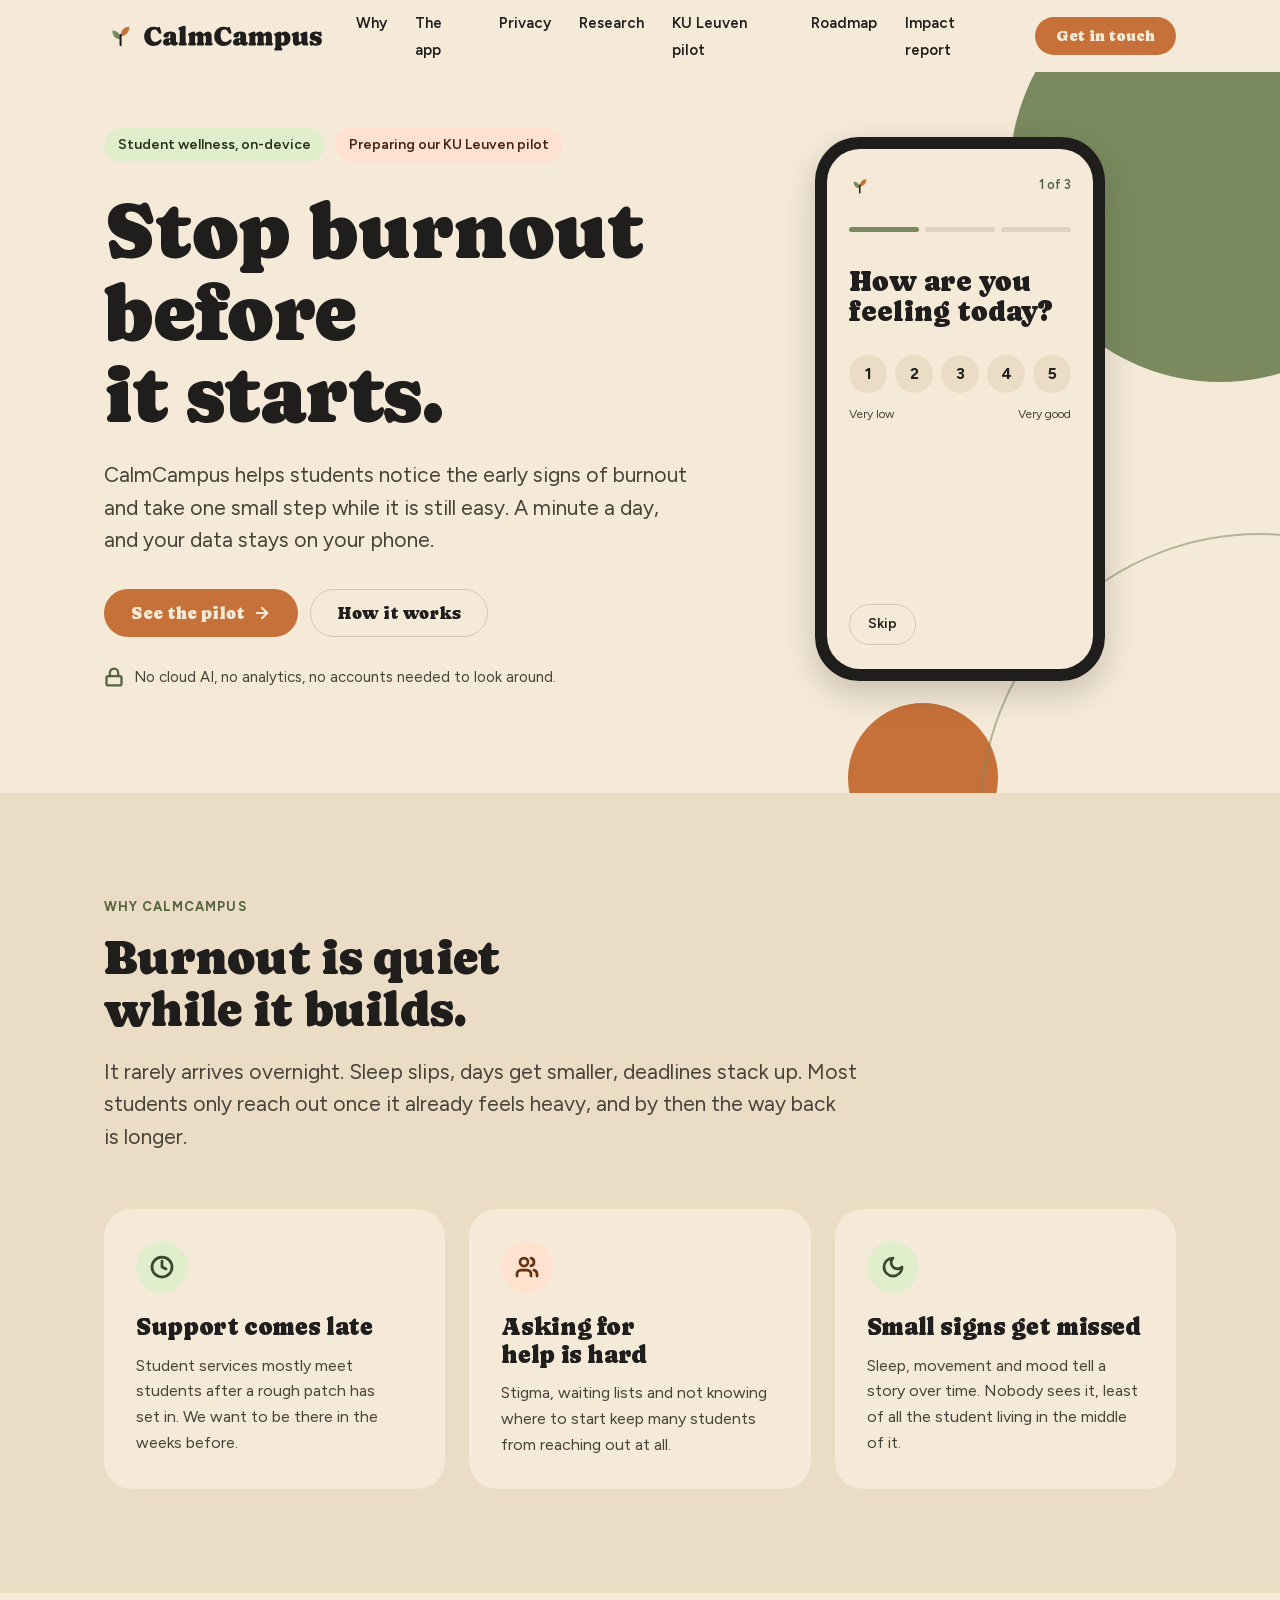
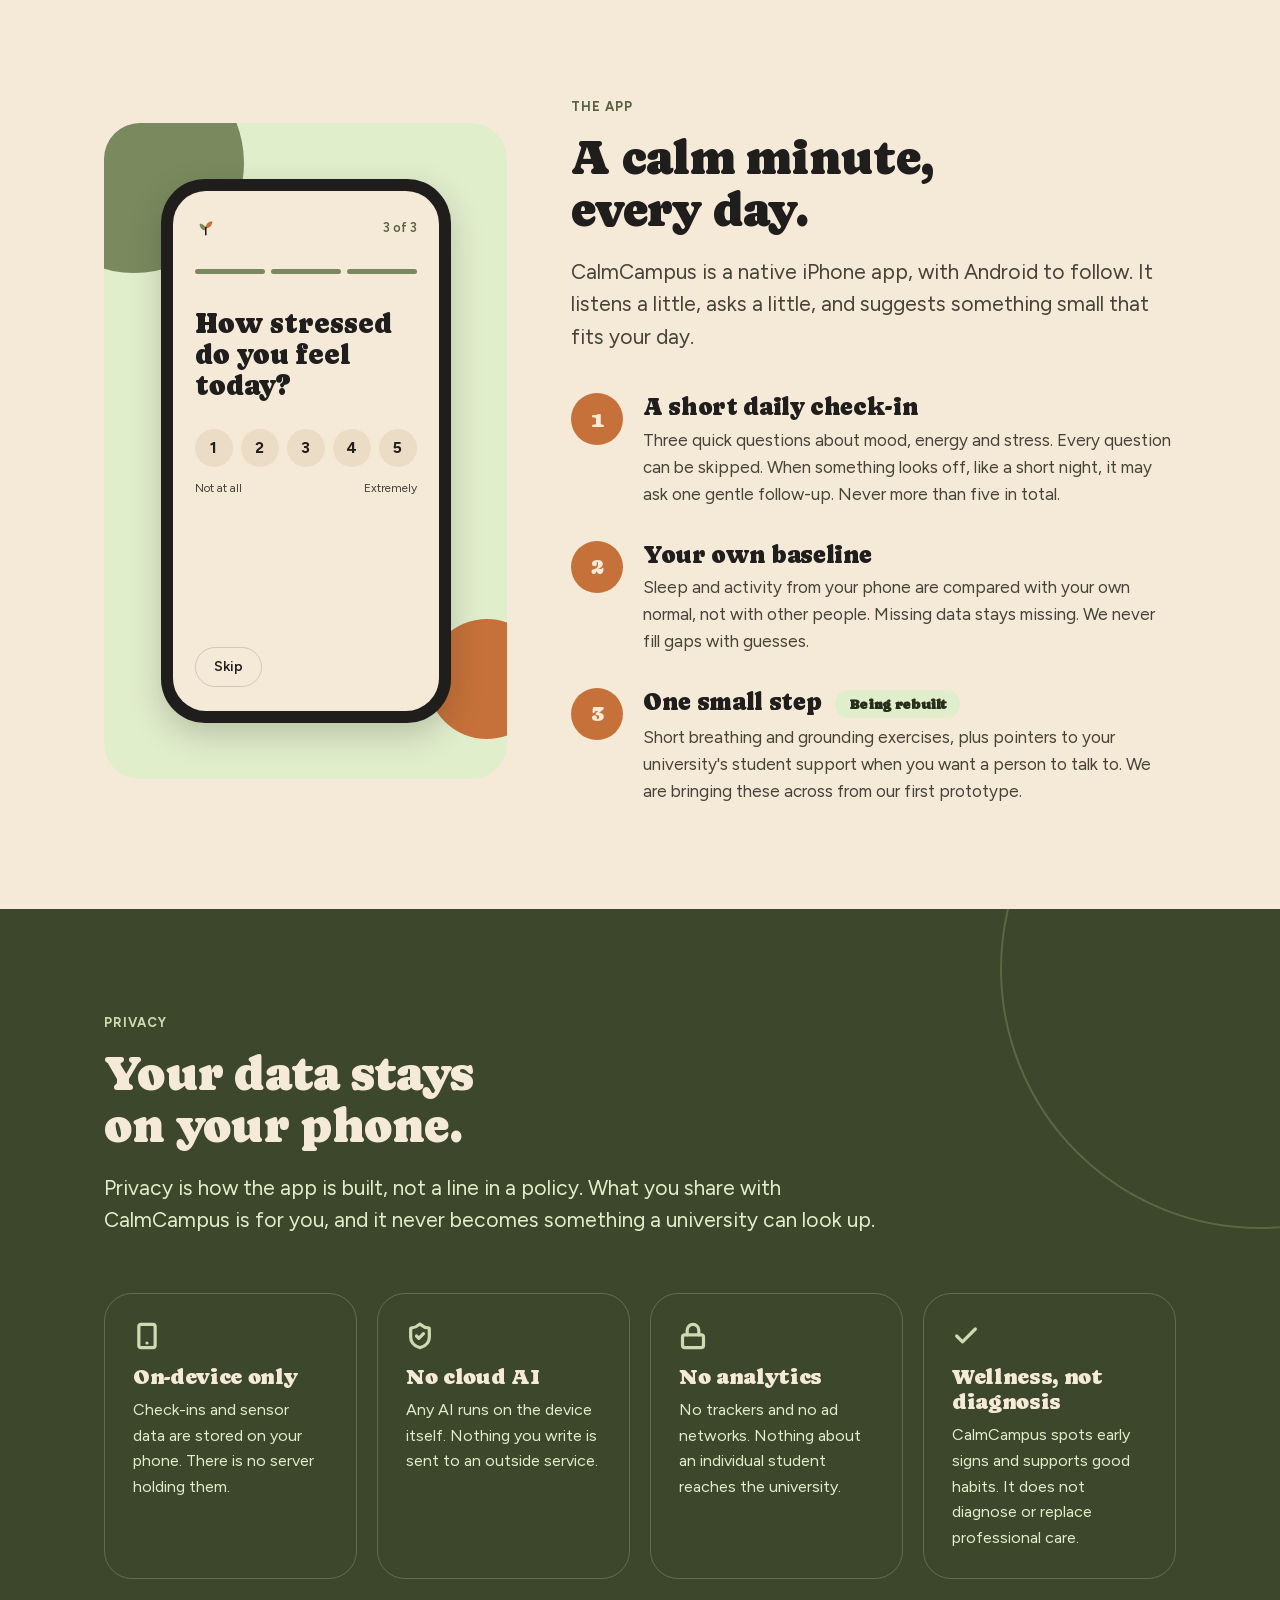
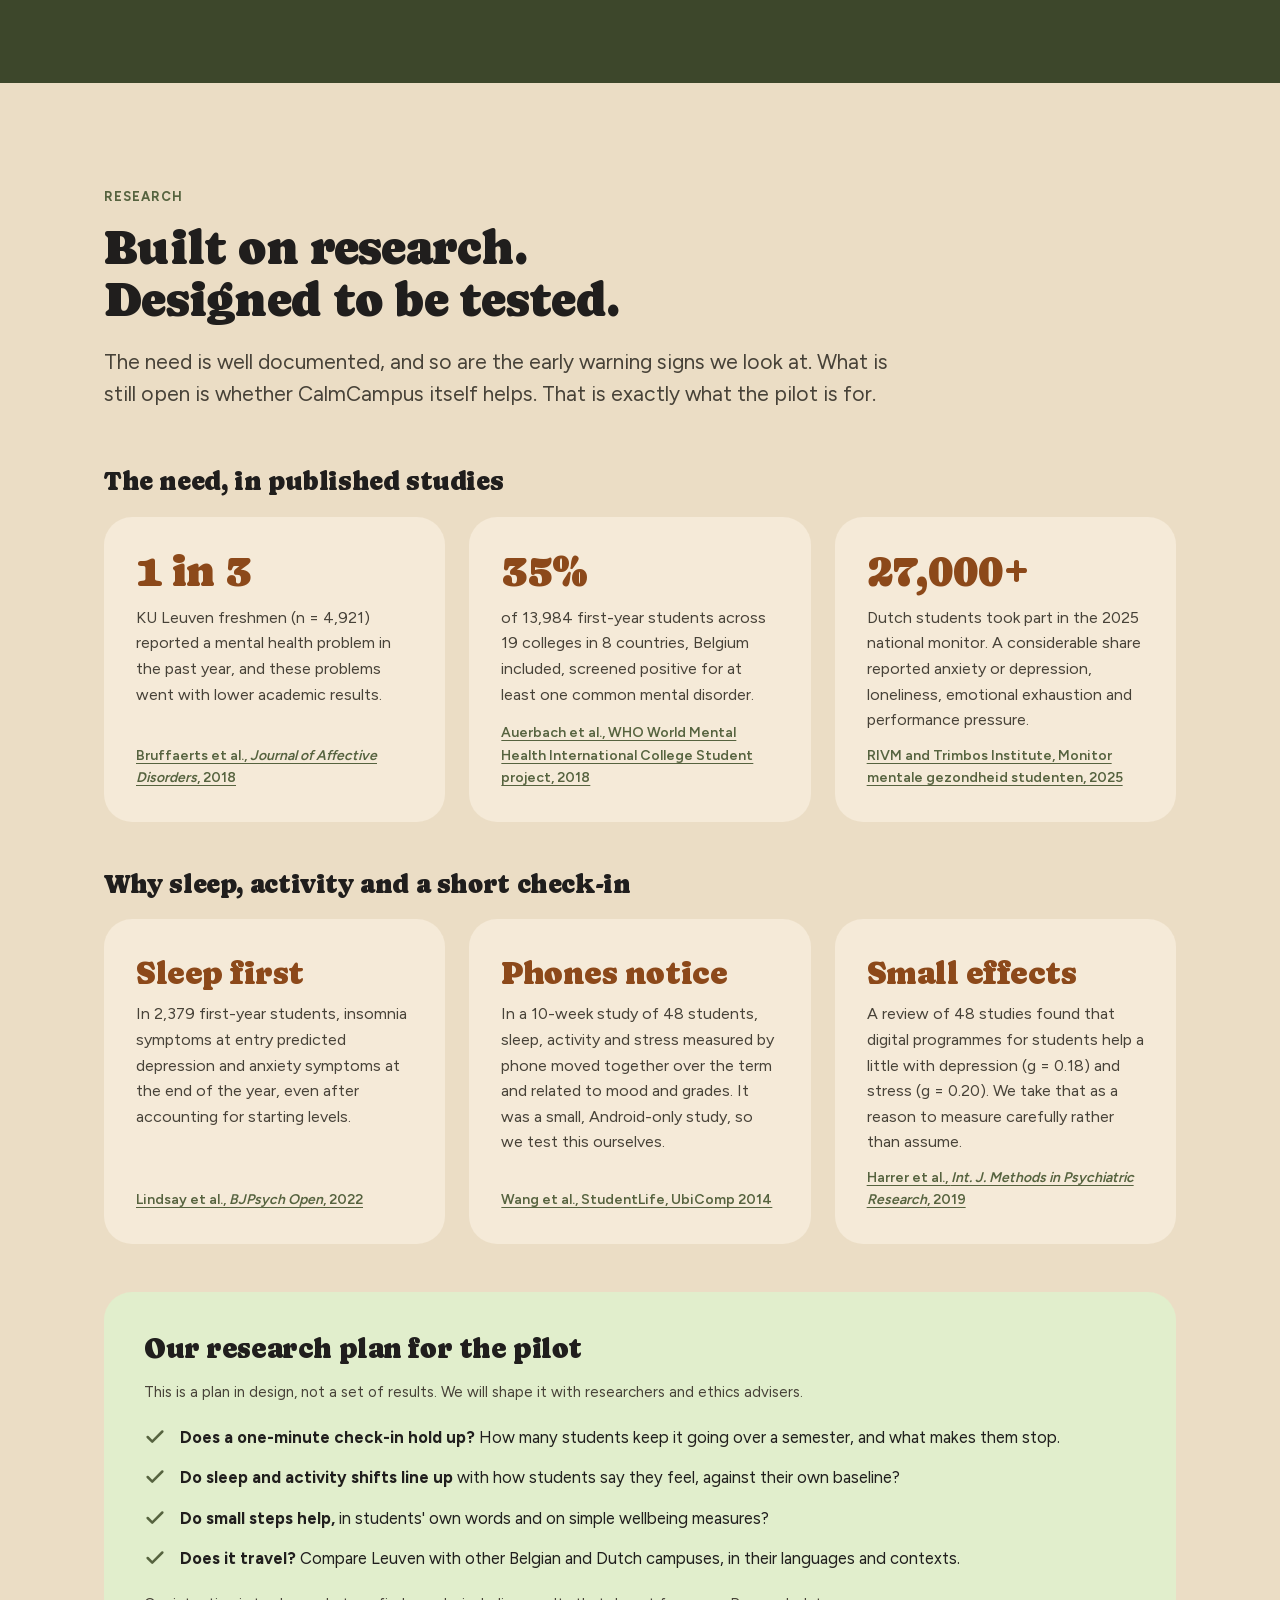
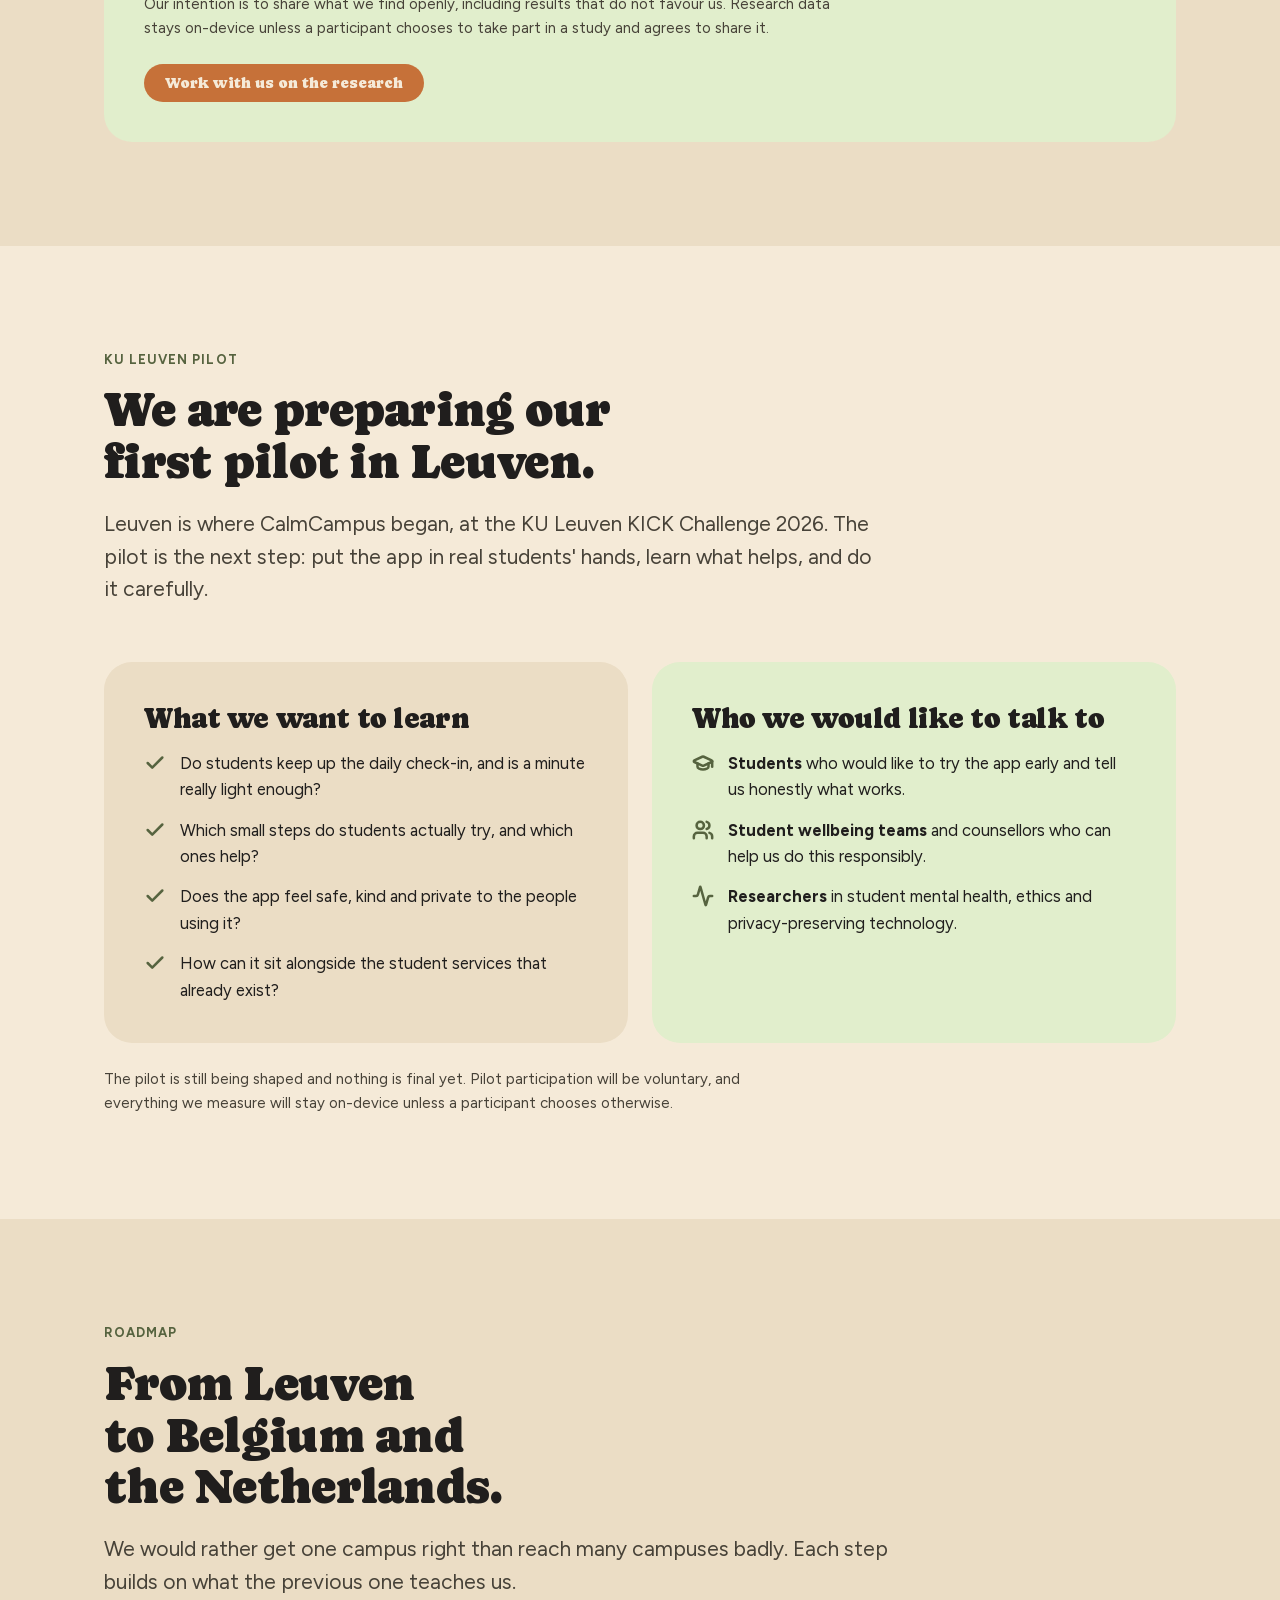
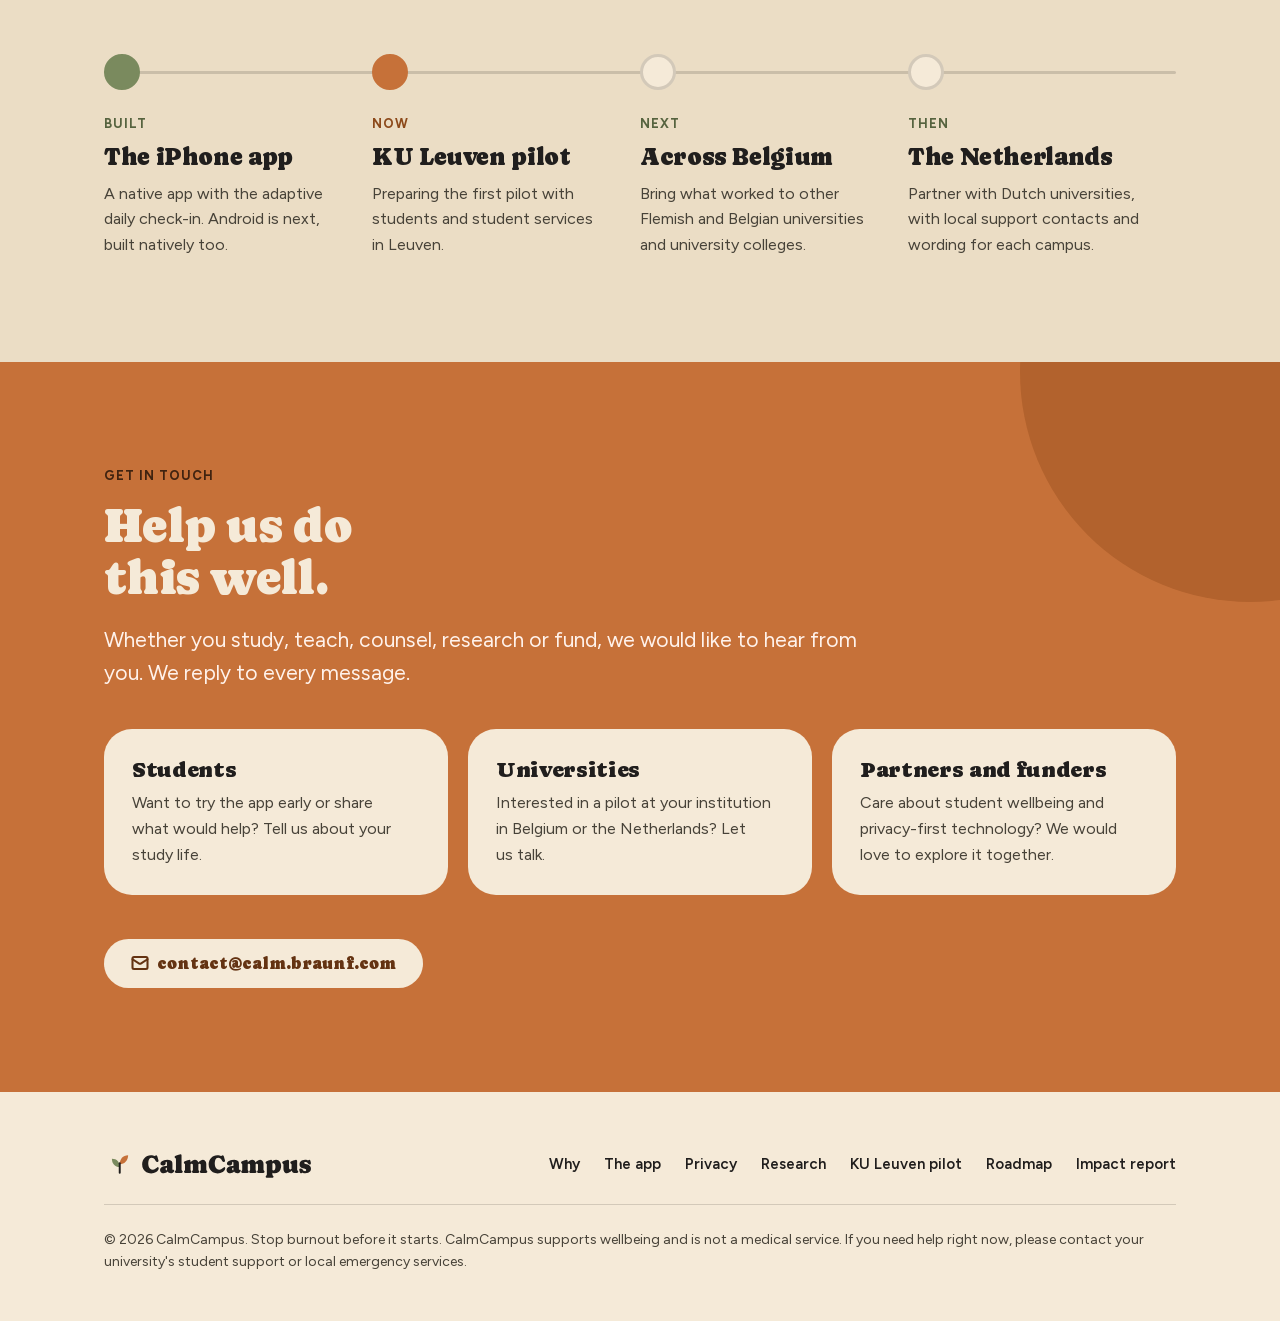
==== docs/index.html @ d216c21c "Adding research" ====
<!DOCTYPE html>
<html lang="en">
<head>
  <meta charset="UTF-8">
  <meta name="viewport" content="width=device-width, initial-scale=1.0">
  <title>CalmCampus — Stop burnout before it starts</title>
  <meta name="description" content="CalmCampus helps students notice early signs of burnout and take small steps before things pile up. All data stays on your phone. Preparing a pilot at KU Leuven, then Belgium and the Netherlands.">
  <meta name="theme-color" content="#f5ead8">
  <meta property="og:title" content="CalmCampus — Stop burnout before it starts">
  <meta property="og:description" content="A student wellness app where all data stays on-device. Preparing a pilot at KU Leuven.">
  <meta property="og:type" content="website">
  <link rel="icon" type="image/png" sizes="32x32" href="assets/brand/first-sprout-favicon-32.png">
  <link rel="icon" type="image/png" sizes="512x512" href="assets/brand/first-sprout-favicon-512.png">
  <link rel="apple-touch-icon" href="assets/brand/first-sprout-app-icon-180.png">
  <link rel="preload" href="assets/fonts/caprasimo-latin.woff2" as="font" type="font/woff2" crossorigin>
  <link rel="stylesheet" href="site.css">
</head>
<body>

  <!-- Lucide icons (stroke 2.75, per brand guide) -->
  <svg width="0" height="0" style="position:absolute" aria-hidden="true">
    <defs>
      <symbol id="i-moon" viewBox="0 0 24 24"><path d="M12 3a6 6 0 0 0 9 9 9 9 0 1 1-9-9Z"/></symbol>
      <symbol id="i-activity" viewBox="0 0 24 24"><path d="M22 12h-2.48a2 2 0 0 0-1.93 1.46l-2.35 8.36a.25.25 0 0 1-.48 0L9.24 2.18a.25.25 0 0 0-.48 0l-2.35 8.36A2 2 0 0 1 4.49 12H2"/></symbol>
      <symbol id="i-lock" viewBox="0 0 24 24"><rect width="18" height="11" x="3" y="11" rx="2" ry="2"/><path d="M7 11V7a5 5 0 0 1 10 0v4"/></symbol>
      <symbol id="i-phone" viewBox="0 0 24 24"><rect width="14" height="20" x="5" y="2" rx="2" ry="2"/><path d="M12 18h.01"/></symbol>
      <symbol id="i-shield" viewBox="0 0 24 24"><path d="M20 13c0 5-3.5 7.5-7.66 8.95a1 1 0 0 1-.67-.01C7.5 20.5 4 18 4 13V6a1 1 0 0 1 1-1c2 0 4.5-1.2 6.24-2.72a1.17 1.17 0 0 1 1.52 0C14.51 3.81 17 5 19 5a1 1 0 0 1 1 1z"/><path d="m9 12 2 2 4-4"/></symbol>
      <symbol id="i-users" viewBox="0 0 24 24"><path d="M16 21v-2a4 4 0 0 0-4-4H6a4 4 0 0 0-4 4v2"/><circle cx="9" cy="7" r="4"/><path d="M22 21v-2a4 4 0 0 0-3-3.87"/><path d="M16 3.13a4 4 0 0 1 0 7.75"/></symbol>
      <symbol id="i-cap" viewBox="0 0 24 24"><path d="M21.42 10.922a1 1 0 0 0-.019-1.838L12.83 5.18a2 2 0 0 0-1.66 0L2.6 9.08a1 1 0 0 0 0 1.832l8.57 3.908a2 2 0 0 0 1.66 0z"/><path d="M22 10v6"/><path d="M6 12.5V16a6 3 0 0 0 12 0v-3.5"/></symbol>
      <symbol id="i-wind" viewBox="0 0 24 24"><path d="M12.8 19.6A2 2 0 1 0 14 16H2"/><path d="M17.5 8a2.5 2.5 0 1 1 2 4H2"/><path d="M9.8 4.4A2 2 0 1 1 11 8H2"/></symbol>
      <symbol id="i-check" viewBox="0 0 24 24"><path d="M20 6 9 17l-5-5"/></symbol>
      <symbol id="i-arrow" viewBox="0 0 24 24"><path d="M5 12h14"/><path d="m12 5 7 7-7 7"/></symbol>
      <symbol id="i-mail" viewBox="0 0 24 24"><rect width="20" height="16" x="2" y="4" rx="2"/><path d="m22 7-8.97 5.7a1.94 1.94 0 0 1-2.06 0L2 7"/></symbol>
      <symbol id="i-clock" viewBox="0 0 24 24"><circle cx="12" cy="12" r="10"/><path d="M12 6v6l4 2"/></symbol>
    </defs>
  </svg>

  <!-- ── Nav ─────────────────────────────────────────────────────────────── -->
  <header class="nav">
    <div class="wrap nav-inner">
      <a href="#" class="nav-logo" aria-label="CalmCampus home">
        <img src="assets/brand/first-sprout-horizontal-color.svg" alt="CalmCampus" width="222" height="34">
      </a>
      <ul class="nav-links">
        <li><a href="#why">Why</a></li>
        <li><a href="#app">The app</a></li>
        <li><a href="#privacy">Privacy</a></li>
        <li><a href="#research">Research</a></li>
        <li><a href="#pilot">KU Leuven pilot</a></li>
        <li><a href="#roadmap">Roadmap</a></li>
        <li><a href="report.html">Impact report</a></li>
      </ul>
      <a href="#contact" class="btn btn-primary btn-sm">Get in touch</a>
    </div>
  </header>

  <main>
  <!-- ── Hero ────────────────────────────────────────────────────────────── -->
  <section class="hero">
    <div class="circle circle-sage c1" aria-hidden="true"></div>
    <div class="circle circle-terra c2" aria-hidden="true"></div>
    <div class="circle circle-ring c3" aria-hidden="true"></div>
    <div class="wrap hero-grid">
      <div>
        <div class="hero-tags">
          <span class="tag tag-sage">Student wellness, on-device</span>
          <span class="tag tag-terra">Preparing our KU Leuven pilot</span>
        </div>
        <h1>Stop burnout before it starts.</h1>
        <p class="lead">CalmCampus helps students notice the early signs of burnout and take one small step while it is still easy. A minute a day, and your data stays on your phone.</p>
        <div class="hero-ctas">
          <a href="#pilot" class="btn btn-primary">See the pilot <svg class="ico" aria-hidden="true"><use href="#i-arrow"/></svg></a>
          <a href="#app" class="btn btn-secondary">How it works</a>
        </div>
        <p class="hero-note">
          <svg class="ico" aria-hidden="true"><use href="#i-lock"/></svg>
          No cloud AI, no analytics, no accounts needed to look around.
        </p>
      </div>

      <div class="hero-visual">
        <div class="phone" role="img" aria-label="The CalmCampus daily check-in asking: How are you feeling today?">
          <div class="phone-screen">
            <div class="phone-top">
              <img src="assets/brand/first-sprout-mark-color.svg" alt="" width="22" height="22">
              <span class="phone-step">1 of 3</span>
            </div>
            <div class="phone-progress"><i></i><i></i><i></i></div>
            <div class="phone-q">How are you feeling today?</div>
            <div class="phone-scale"><span>1</span><span>2</span><span>3</span><span>4</span><span>5</span></div>
            <div class="phone-labels"><span>Very low</span><span>Very good</span></div>
            <div class="phone-skip">Skip</div>
          </div>
        </div>
      </div>
    </div>
  </section>

  <!-- ── Why ─────────────────────────────────────────────────────────────── -->
  <section class="section section-sand" id="why">
    <div class="wrap">
      <div class="section-head">
        <div class="label">Why CalmCampus</div>
        <h2>Burnout is quiet while it builds.</h2>
        <p class="lead">It rarely arrives overnight. Sleep slips, days get smaller, deadlines stack up. Most students only reach out once it already feels heavy, and by then the way back is longer.</p>
      </div>
      <div class="cards">
        <div class="card">
          <div class="icon"><svg class="ico" aria-hidden="true"><use href="#i-clock"/></svg></div>
          <h3>Support comes late</h3>
          <p>Student services mostly meet students after a rough patch has set in. We want to be there in the weeks before.</p>
        </div>
        <div class="card">
          <div class="icon terra"><svg class="ico" aria-hidden="true"><use href="#i-users"/></svg></div>
          <h3>Asking for help is hard</h3>
          <p>Stigma, waiting lists and not knowing where to start keep many students from reaching out at all.</p>
        </div>
        <div class="card">
          <div class="icon"><svg class="ico" aria-hidden="true"><use href="#i-moon"/></svg></div>
          <h3>Small signs get missed</h3>
          <p>Sleep, movement and mood tell a story over time. Nobody sees it, least of all the student living in the middle of it.</p>
        </div>
      </div>
    </div>
  </section>

  <!-- ── App ─────────────────────────────────────────────────────────────── -->
  <section class="section" id="app">
    <div class="wrap product-grid">
      <div class="product-stage" aria-hidden="true">
        <div class="circle circle-sage c1"></div>
        <div class="circle circle-terra c2"></div>
        <div class="phone">
          <div class="phone-screen">
            <div class="phone-top">
              <img src="assets/brand/first-sprout-mark-color.svg" alt="" width="22" height="22">
              <span class="phone-step">3 of 3</span>
            </div>
            <div class="phone-progress"><i style="background:var(--sage)"></i><i style="background:var(--sage)"></i><i style="background:var(--sage)"></i></div>
            <div class="phone-q">How stressed do you feel today?</div>
            <div class="phone-scale"><span>1</span><span>2</span><span>3</span><span>4</span><span>5</span></div>
            <div class="phone-labels"><span>Not at all</span><span>Extremely</span></div>
            <div class="phone-skip">Skip</div>
          </div>
        </div>
      </div>

      <div>
        <div class="label">The app</div>
        <h2 style="margin-bottom:20px">A calm minute, every day.</h2>
        <p class="lead" style="margin-bottom:40px">CalmCampus is a native iPhone app, with Android to follow. It listens a little, asks a little, and suggests something small that fits your day.</p>
        <ol class="steps">
          <li>
            <div>
              <h3>A short daily check-in</h3>
              <p>Three quick questions about mood, energy and stress. Every question can be skipped. When something looks off, like a short night, it may ask one gentle follow-up. Never more than five in total.</p>
            </div>
          </li>
          <li>
            <div>
              <h3>Your own baseline</h3>
              <p>Sleep and activity from your phone are compared with your own normal, not with other people. Missing data stays missing. We never fill gaps with guesses.</p>
            </div>
          </li>
          <li>
            <div>
              <h3>One small step <span class="tag tag-sage badge-soon">Being rebuilt</span></h3>
              <p>Short breathing and grounding exercises, plus pointers to your university's student support when you want a person to talk to. We are bringing these across from our first prototype.</p>
            </div>
          </li>
        </ol>
      </div>
    </div>
  </section>

  <!-- ── Privacy ─────────────────────────────────────────────────────────── -->
  <section class="section section-dark" id="privacy">
    <div class="circle circle-ring c1" aria-hidden="true"></div>
    <div class="wrap">
      <div class="section-head">
        <div class="label">Privacy</div>
        <h2>Your data stays on your phone.</h2>
        <p class="lead">Privacy is how the app is built, not a line in a policy. What you share with CalmCampus is for you, and it never becomes something a university can look up.</p>
      </div>
      <div class="privacy-grid">
        <div class="privacy-item">
          <svg class="ico" aria-hidden="true"><use href="#i-phone"/></svg>
          <h3>On-device only</h3>
          <p>Check-ins and sensor data are stored on your phone. There is no server holding them.</p>
        </div>
        <div class="privacy-item">
          <svg class="ico" aria-hidden="true"><use href="#i-shield"/></svg>
          <h3>No cloud AI</h3>
          <p>Any AI runs on the device itself. Nothing you write is sent to an outside service.</p>
        </div>
        <div class="privacy-item">
          <svg class="ico" aria-hidden="true"><use href="#i-lock"/></svg>
          <h3>No analytics</h3>
          <p>No trackers and no ad networks. Nothing about an individual student reaches the university.</p>
        </div>
        <div class="privacy-item">
          <svg class="ico" aria-hidden="true"><use href="#i-check"/></svg>
          <h3>Wellness, not diagnosis</h3>
          <p>CalmCampus spots early signs and supports good habits. It does not diagnose or replace professional care.</p>
        </div>
      </div>
    </div>
  </section>

  <!-- ── Research ────────────────────────────────────────────────────────── -->
  <section class="section section-sand" id="research">
    <div class="wrap">
      <div class="section-head">
        <div class="label">Research</div>
        <h2>Built on research. Designed to be tested.</h2>
        <p class="lead">The need is well documented, and so are the early warning signs we look at. What is still open is whether CalmCampus itself helps. That is exactly what the pilot is for.</p>
      </div>

      <h3 class="sub">The need, in published studies</h3>
      <div class="evidence">
        <article class="ev">
          <div class="ev-stat">1 in 3</div>
          <p>KU Leuven freshmen (n&nbsp;=&nbsp;4,921) reported a mental health problem in the past year, and these problems went with lower academic results.</p>
          <a class="ev-cite" href="https://doi.org/10.1016/j.jad.2017.07.044">Bruffaerts et al., <em>Journal of Affective Disorders</em>, 2018</a>
        </article>
        <article class="ev">
          <div class="ev-stat">35%</div>
          <p>of 13,984 first-year students across 19 colleges in 8 countries, Belgium included, screened positive for at least one common mental disorder.</p>
          <a class="ev-cite" href="https://cris.tau.ac.il/en/publications/who-world-mental-health-surveys-international-college-student-pro/">Auerbach et al., WHO World Mental Health International College Student project, 2018</a>
        </article>
        <article class="ev">
          <div class="ev-stat">27,000+</div>
          <p>Dutch students took part in the 2025 national monitor. A considerable share reported anxiety or depression, loneliness, emotional exhaustion and performance pressure.</p>
          <a class="ev-cite" href="https://www.rivm.nl/publicaties/monitor-mentale-gezondheid-en-middelengebruik-studenten-hbo-en-wo-2025">RIVM and Trimbos Institute, Monitor mentale gezondheid studenten, 2025</a>
        </article>
      </div>

      <h3 class="sub">Why sleep, activity and a short check-in</h3>
      <div class="evidence">
        <article class="ev">
          <div class="ev-stat ev-word">Sleep first</div>
          <p>In 2,379 first-year students, insomnia symptoms at entry predicted depression and anxiety symptoms at the end of the year, even after accounting for starting levels.</p>
          <a class="ev-cite" href="https://doi.org/10.1192/bjo.2022.48">Lindsay et al., <em>BJPsych Open</em>, 2022</a>
        </article>
        <article class="ev">
          <div class="ev-stat ev-word">Phones notice</div>
          <p>In a 10-week study of 48 students, sleep, activity and stress measured by phone moved together over the term and related to mood and grades. It was a small, Android-only study, so we test this ourselves.</p>
          <a class="ev-cite" href="https://www.cs.columbia.edu/~xia/publication/ubicomp14-studentlife">Wang et al., StudentLife, UbiComp 2014</a>
        </article>
        <article class="ev">
          <div class="ev-stat ev-word">Small effects</div>
          <p>A review of 48 studies found that digital programmes for students help a little with depression (g&nbsp;=&nbsp;0.18) and stress (g&nbsp;=&nbsp;0.20). We take that as a reason to measure carefully rather than assume.</p>
          <a class="ev-cite" href="https://doi.org/10.1002/mpr.1759">Harrer et al., <em>Int. J. Methods in Psychiatric Research</em>, 2019</a>
        </article>
      </div>

      <div class="panel research-plan">
        <h3>Our research plan for the pilot</h3>
        <p class="plan-note">This is a plan in design, not a set of results. We will shape it with researchers and ethics advisers.</p>
        <ul>
          <li><svg class="ico" aria-hidden="true"><use href="#i-check"/></svg><span><strong>Does a one-minute check-in hold up?</strong> How many students keep it going over a semester, and what makes them stop.</span></li>
          <li><svg class="ico" aria-hidden="true"><use href="#i-check"/></svg><span><strong>Do sleep and activity shifts line up</strong> with how students say they feel, against their own baseline?</span></li>
          <li><svg class="ico" aria-hidden="true"><use href="#i-check"/></svg><span><strong>Do small steps help,</strong> in students' own words and on simple wellbeing measures?</span></li>
          <li><svg class="ico" aria-hidden="true"><use href="#i-check"/></svg><span><strong>Does it travel?</strong> Compare Leuven with other Belgian and Dutch campuses, in their languages and contexts.</span></li>
        </ul>
        <p class="plan-note">Our intention is to share what we find openly, including results that do not favour us. Research data stays on-device unless a participant chooses to take part in a study and agrees to share it.</p>
        <a href="#contact" class="btn btn-primary btn-sm">Work with us on the research</a>
      </div>
    </div>
  </section>

  <!-- ── Pilot ───────────────────────────────────────────────────────────── -->
  <section class="section" id="pilot">
    <div class="wrap">
      <div class="section-head">
        <div class="label">KU Leuven pilot</div>
        <h2>We are preparing our first pilot in Leuven.</h2>
        <p class="lead">Leuven is where CalmCampus began, at the KU Leuven KICK Challenge 2026. The pilot is the next step: put the app in real students' hands, learn what helps, and do it carefully.</p>
      </div>
      <div class="pilot-grid">
        <div class="panel">
          <h3>What we want to learn</h3>
          <ul>
            <li><svg class="ico" aria-hidden="true"><use href="#i-check"/></svg><span>Do students keep up the daily check-in, and is a minute really light enough?</span></li>
            <li><svg class="ico" aria-hidden="true"><use href="#i-check"/></svg><span>Which small steps do students actually try, and which ones help?</span></li>
            <li><svg class="ico" aria-hidden="true"><use href="#i-check"/></svg><span>Does the app feel safe, kind and private to the people using it?</span></li>
            <li><svg class="ico" aria-hidden="true"><use href="#i-check"/></svg><span>How can it sit alongside the student services that already exist?</span></li>
          </ul>
        </div>
        <div class="panel panel-sage">
          <h3>Who we would like to talk to</h3>
          <ul>
            <li><svg class="ico" aria-hidden="true"><use href="#i-cap"/></svg><span><strong>Students</strong> who would like to try the app early and tell us honestly what works.</span></li>
            <li><svg class="ico" aria-hidden="true"><use href="#i-users"/></svg><span><strong>Student wellbeing teams</strong> and counsellors who can help us do this responsibly.</span></li>
            <li><svg class="ico" aria-hidden="true"><use href="#i-activity"/></svg><span><strong>Researchers</strong> in student mental health, ethics and privacy-preserving technology.</span></li>
          </ul>
        </div>
      </div>
      <p class="pilot-foot">The pilot is still being shaped and nothing is final yet. Pilot participation will be voluntary, and everything we measure will stay on-device unless a participant chooses otherwise.</p>
    </div>
  </section>

  <!-- ── Roadmap ─────────────────────────────────────────────────────────── -->
  <section class="section section-sand" id="roadmap">
    <div class="wrap">
      <div class="section-head">
        <div class="label">Roadmap</div>
        <h2>From Leuven to Belgium and the Netherlands.</h2>
        <p class="lead">We would rather get one campus right than reach many campuses badly. Each step builds on what the previous one teaches us.</p>
      </div>
      <div class="road">
        <div class="stop done">
          <div class="stop-dot"></div>
          <div class="stop-when">Built</div>
          <h3>The iPhone app</h3>
          <p>A native app with the adaptive daily check-in. Android is next, built natively too.</p>
        </div>
        <div class="stop now">
          <div class="stop-dot"></div>
          <div class="stop-when">Now</div>
          <h3>KU Leuven pilot</h3>
          <p>Preparing the first pilot with students and student services in Leuven.</p>
        </div>
        <div class="stop">
          <div class="stop-dot"></div>
          <div class="stop-when">Next</div>
          <h3>Across Belgium</h3>
          <p>Bring what worked to other Flemish and Belgian universities and university colleges.</p>
        </div>
        <div class="stop">
          <div class="stop-dot"></div>
          <div class="stop-when">Then</div>
          <h3>The Netherlands</h3>
          <p>Partner with Dutch universities, with local support contacts and wording for each campus.</p>
        </div>
      </div>
    </div>
  </section>

  <!-- ── Contact ─────────────────────────────────────────────────────────── -->
  <section class="section contact" id="contact">
    <div class="circle c1" aria-hidden="true"></div>
    <div class="wrap">
      <div class="label">Get in touch</div>
      <h2>Help us do this well.</h2>
      <p class="lead">Whether you study, teach, counsel, research or fund, we would like to hear from you. We reply to every message.</p>
      <div class="contact-cards">
        <div class="contact-card">
          <h3>Students</h3>
          <p>Want to try the app early or share what would help? Tell us about your study life.</p>
        </div>
        <div class="contact-card">
          <h3>Universities</h3>
          <p>Interested in a pilot at your institution in Belgium or the Netherlands? Let us talk.</p>
        </div>
        <div class="contact-card">
          <h3>Partners and funders</h3>
          <p>Care about student wellbeing and privacy-first technology? We would love to explore it together.</p>
        </div>
      </div>
      <a href="mailto:contact@calm.braunf.com" class="btn btn-cream">
        <svg class="ico" aria-hidden="true"><use href="#i-mail"/></svg> contact@calm.braunf.com
      </a>
    </div>
  </section>
  </main>

  <!-- ── Footer ──────────────────────────────────────────────────────────── -->
  <footer class="footer">
    <div class="wrap footer-inner">
      <img src="assets/brand/first-sprout-horizontal-color.svg" alt="CalmCampus" width="222" height="34">
      <nav class="footer-links" aria-label="Footer">
        <a href="#why">Why</a>
        <a href="#app">The app</a>
        <a href="#privacy">Privacy</a>
        <a href="#research">Research</a>
        <a href="#pilot">KU Leuven pilot</a>
        <a href="#roadmap">Roadmap</a>
        <a href="report.html">Impact report</a>
      </nav>
      <p class="footer-copy">© 2026 CalmCampus. Stop burnout before it starts. CalmCampus supports wellbeing and is not a medical service. If you need help right now, please contact your university's student support or local emergency services.</p>
    </div>
  </footer>

</body>
</html>
---- docs/site.css ----
/* CalmCampus site — built from the brand pack ("Warm ground, two leaves").
   Cream is the page, ink is the text, terracotta acts, sage soothes.
   Headings: Caprasimo (never paragraphs, never caps). Everything else: Figtree. */

@font-face {
  font-family: "Caprasimo"; font-style: normal; font-weight: 400; font-display: swap;
  src: url("assets/fonts/caprasimo-latin.woff2") format("woff2");
}
@font-face {
  font-family: "Figtree"; font-style: normal; font-weight: 400 700; font-display: swap;
  src: url("assets/fonts/figtree-latin.woff2") format("woff2");
}

:root {
  --cream: #f5ead8;
  --sand: #ebddc5;
  --ink: #201e1d;
  --terracotta: #c67139;
  --sage: #7a8a5e;

  --cream-100: #f9f4ed;
  --terracotta-100: #fff2eb;
  --terracotta-200: #ffe1d0;
  --terracotta-600: #b2622d;
  --terracotta-700: #8c491a;
  --terracotta-800: #643312;
  --sage-100: #f0fae1;
  --sage-200: #e1eecc;
  --sage-300: #ccdbb2;
  --sage-700: #56633f;
  --sage-800: #3d472b;
  --sage-900: #272e1b;
  --neutral-300: #dcd3c4;
  --neutral-800: #474238;

  --divider: color-mix(in srgb, var(--ink) 16%, transparent);
  --shadow-lg: 0 12px 32px color-mix(in srgb, #2e2b25 22%, transparent);

  --font-heading: "Caprasimo", Georgia, "Times New Roman", serif;
  --font-body: "Figtree", system-ui, -apple-system, "Segoe UI", Arial, sans-serif;
}

*, *::before, *::after { box-sizing: border-box; margin: 0; padding: 0; }
html { scroll-behavior: smooth; scroll-padding-top: 88px; }
body {
  background: var(--cream); color: var(--ink);
  font-family: var(--font-body); font-size: 17px; line-height: 1.6;
  -webkit-font-smoothing: antialiased; overflow-x: hidden;
}
img, svg { display: block; max-width: 100%; }
a { color: var(--terracotta-700); text-underline-offset: 3px; }
a:hover { color: var(--terracotta-800); }
:focus-visible { outline: 2px solid var(--terracotta); outline-offset: 3px; border-radius: 8px; }
::selection { background: color-mix(in srgb, var(--terracotta) 30%, transparent); }

h1, h2, h3, h4 {
  font-family: var(--font-heading); font-weight: 400;
  line-height: 1.08; letter-spacing: -0.015em; text-wrap: balance;
}
h1 { font-size: clamp(44px, 6.4vw, 80px); line-height: 1.02; }
h2 { font-size: clamp(32px, 4.2vw, 48px); }
h3 { font-size: 24px; line-height: 1.15; }
p { text-wrap: pretty; }

.wrap { max-width: 1120px; margin: 0 auto; padding: 0 24px; }
.label {
  font-size: 13px; font-weight: 700; letter-spacing: 0.08em; text-transform: uppercase;
  color: var(--sage-700); margin-bottom: 14px;
}
.lead { font-size: clamp(18px, 2vw, 21px); line-height: 1.55; color: var(--neutral-800); max-width: 56ch; }
.sr { position: absolute; width: 1px; height: 1px; overflow: hidden; clip: rect(0 0 0 0); white-space: nowrap; }

/* ── Buttons & tags (fully rounded) ───────────────────────────────────────── */
.btn {
  display: inline-flex; align-items: center; gap: 8px; cursor: pointer; text-decoration: none;
  font-family: var(--font-heading); font-size: 17px; line-height: 1.2;
  padding: 13px 26px; border-radius: 999px; border: 1px solid transparent;
  transition: background .15s, color .15s, border-color .15s;
}
.btn svg { width: 18px; height: 18px; }
.btn-primary { background: var(--terracotta); color: var(--cream); }
.btn-primary:hover { background: var(--terracotta-600); color: var(--cream); }
.btn-secondary { border-color: var(--divider); color: var(--ink); }
.btn-secondary:hover { background: color-mix(in srgb, var(--ink) 7%, transparent); color: var(--ink); }
.btn-sm { font-size: 15px; padding: 9px 20px; white-space: nowrap; }

.tag {
  display: inline-flex; align-items: center; gap: 8px;
  font-size: 14px; font-weight: 600; padding: 6px 14px; border-radius: 999px;
}
.tag-sage { background: var(--sage-200); color: var(--sage-900); }
.tag-terra { background: var(--terracotta-200); color: #402310; }

/* ── Nav ──────────────────────────────────────────────────────────────────── */
.nav {
  position: sticky; top: 0; z-index: 50;
  background: color-mix(in srgb, var(--cream) 90%, transparent);
  backdrop-filter: blur(14px); -webkit-backdrop-filter: blur(14px);
}
.nav-inner { display: flex; align-items: center; gap: 32px; height: 72px; }
.nav-logo img { height: 34px; width: auto; }
.nav-links { display: flex; gap: 28px; list-style: none; margin-left: auto; }
.nav-links a { color: var(--ink); text-decoration: none; font-size: 15px; font-weight: 600; }
.nav-links a:hover { color: var(--terracotta-700); }

/* ── Hero ─────────────────────────────────────────────────────────────────── */
.hero { position: relative; padding: 56px 0 104px; overflow: hidden; }
.hero-grid { position: relative; z-index: 1; display: grid; grid-template-columns: 1.15fr 0.85fr; gap: 56px; align-items: center; }
.hero-tags { display: flex; flex-wrap: wrap; gap: 10px; margin-bottom: 28px; }
.hero h1 { margin-bottom: 24px; max-width: 13ch; }
.hero .lead { margin-bottom: 32px; }
.hero-ctas { display: flex; flex-wrap: wrap; gap: 12px; }
.hero-note { margin-top: 28px; font-size: 15px; color: var(--neutral-800); display: flex; align-items: center; gap: 10px; }
.hero-note svg { width: 20px; height: 20px; color: var(--sage-700); flex: none; }

/* Decorative circles: bleed off the edge, stay clear of text */
.circle { position: absolute; border-radius: 50%; pointer-events: none; }
.circle-sage { background: var(--sage); }
.circle-terra { background: var(--terracotta); }
.circle-ring { border: 2px solid var(--sage); opacity: .55; }
.hero .c1 { width: 420px; height: 420px; right: -150px; top: -110px; }
.hero .c2 { width: 150px; height: 150px; right: 22%; bottom: -60px; }
.hero .c3 { width: 560px; height: 560px; right: -260px; bottom: -300px; }

/* ── Phone mock (real check-in wording) ───────────────────────────────────── */
.phone {
  width: 290px; margin: 0 auto; padding: 12px; border-radius: 44px;
  background: var(--ink); box-shadow: var(--shadow-lg);
}
.phone-screen {
  background: var(--cream); border-radius: 33px; padding: 26px 22px 24px;
  min-height: 520px; display: flex; flex-direction: column;
}
.phone-top { display: flex; align-items: center; justify-content: space-between; margin-bottom: 30px; }
.phone-top img { height: 22px; width: auto; }
.phone-step { font-size: 13px; font-weight: 600; color: var(--sage-700); }
.phone-progress { display: flex; gap: 6px; margin-bottom: 34px; }
.phone-progress i { flex: 1; height: 5px; border-radius: 99px; background: var(--neutral-300); }
.phone-progress i:first-child { background: var(--sage); }
.phone-q { font-family: var(--font-heading); font-size: 28px; line-height: 1.1; margin-bottom: 28px; }
.phone-scale { display: flex; gap: 8px; }
.phone-scale span {
  flex: 1; aspect-ratio: 1; border-radius: 50%; background: var(--sand);
  display: grid; place-items: center; font-weight: 700; font-size: 16px;
}
.phone-labels { display: flex; justify-content: space-between; margin-top: 12px; font-size: 12px; color: var(--neutral-800); }
.phone-skip { margin-top: auto; align-self: flex-start; font-size: 14px; font-weight: 600; padding: 8px 18px; border-radius: 999px; border: 1px solid var(--divider); }

/* ── Sections ─────────────────────────────────────────────────────────────── */
.section { padding: 104px 0; position: relative; }
.section-head { margin-bottom: 56px; }
.section-head h2 { max-width: 18ch; margin-bottom: 20px; }
.section-sand { background: var(--sand); }
.section-dark { background: var(--sage-800); color: var(--cream); overflow: hidden; }
.section-dark .label { color: var(--sage-300); }
.section-dark .lead { color: var(--sage-200); }

.cards { display: grid; grid-template-columns: repeat(auto-fit, minmax(260px, 1fr)); gap: 24px; }
.card { background: var(--sand); border-radius: 28px; padding: 32px; display: flex; flex-direction: column; gap: 12px; }
.section-sand .card { background: var(--cream); }
.card p { font-size: 16px; color: var(--neutral-800); }
.icon {
  width: 52px; height: 52px; border-radius: 50%; display: grid; place-items: center;
  background: var(--sage-200); color: var(--sage-800); margin-bottom: 8px;
}
.icon.terra { background: var(--terracotta-200); color: var(--terracotta-800); }
.icon svg { width: 24px; height: 24px; }
.ico { fill: none; stroke: currentColor; stroke-width: 2.75; stroke-linecap: round; stroke-linejoin: round; }

/* Product */
.product-grid { display: grid; grid-template-columns: 0.8fr 1.2fr; gap: 64px; align-items: center; }
.product-stage { background: var(--sage-200); border-radius: 36px; padding: 56px 24px; position: relative; overflow: hidden; }
.product-stage .circle { z-index: 0; }
.product-stage .phone { position: relative; z-index: 1; }
.product-stage .c1 { width: 220px; height: 220px; left: -80px; top: -70px; }
.product-stage .c2 { width: 120px; height: 120px; right: -40px; bottom: 40px; }
.steps { list-style: none; display: flex; flex-direction: column; gap: 32px; counter-reset: s; }
.steps li { display: grid; grid-template-columns: 52px 1fr; gap: 20px; }
.steps li::before {
  counter-increment: s; content: counter(s);
  width: 52px; height: 52px; border-radius: 50%; display: grid; place-items: center;
  background: var(--terracotta); color: var(--cream); font-family: var(--font-heading); font-size: 22px;
}
.steps h3 { margin-bottom: 6px; }
.steps p { color: var(--neutral-800); }
.badge-soon { display: inline-block; margin-left: 8px; vertical-align: middle; }

/* Privacy */
.privacy-grid { display: grid; grid-template-columns: repeat(auto-fit, minmax(240px, 1fr)); gap: 20px; margin-top: 8px; }
.privacy-item { border: 1px solid color-mix(in srgb, var(--cream) 22%, transparent); border-radius: 28px; padding: 28px; }
.privacy-item .ico { width: 28px; height: 28px; color: var(--sage-300); margin-bottom: 14px; }
.privacy-item h3 { font-size: 22px; margin-bottom: 8px; }
.privacy-item p { font-size: 16px; color: var(--sage-200); }
.section-dark .circle-ring { border-color: var(--sage); opacity: .5; }
.section-dark .c1 { width: 520px; height: 520px; right: -240px; top: -200px; }

/* Pilot */
.pilot-grid { display: grid; grid-template-columns: 1fr 1fr; gap: 24px; }
.panel { background: var(--sand); border-radius: 28px; padding: 40px; }
.panel h3 { margin-bottom: 16px; font-size: 28px; }
.panel ul { list-style: none; display: flex; flex-direction: column; gap: 14px; }
.panel li { display: grid; grid-template-columns: 24px 1fr; gap: 12px; font-size: 16.5px; }
.panel li svg { width: 22px; height: 22px; color: var(--sage-700); margin-top: 2px; }
.panel-sage { background: var(--sage-200); }
.pilot-foot { margin-top: 24px; font-size: 15px; color: var(--neutral-800); max-width: 70ch; }

/* Roadmap */
.road { display: grid; grid-template-columns: repeat(4, 1fr); gap: 0; position: relative; }
.road::before { content: ""; position: absolute; left: 0; right: 0; top: 17px; height: 3px; background: var(--divider); border-radius: 3px; }
.stop { position: relative; padding: 0 24px 0 0; }
.stop-dot { width: 36px; height: 36px; border-radius: 50%; background: var(--cream); border: 3px solid var(--divider); margin-bottom: 24px; position: relative; }
.stop.now .stop-dot { background: var(--terracotta); border-color: var(--terracotta); }
.stop.done .stop-dot { background: var(--sage); border-color: var(--sage); }
.stop-when { font-size: 13px; font-weight: 700; letter-spacing: .08em; text-transform: uppercase; color: var(--sage-700); margin-bottom: 8px; }
.stop.now .stop-when { color: var(--terracotta-700); }
.stop h3 { font-size: 24px; margin-bottom: 10px; }
.stop p { font-size: 16px; color: var(--neutral-800); }
.markets { display: flex; flex-wrap: wrap; gap: 8px; margin-top: 14px; }
.markets .tag { font-size: 13px; padding: 4px 12px; background: var(--sand); color: var(--ink); }

/* Contact */
.contact { background: var(--terracotta); color: var(--cream); overflow: hidden; }
.contact h2 { color: var(--cream); max-width: 16ch; margin-bottom: 20px; }
.contact .lead { color: var(--terracotta-100); margin-bottom: 40px; }
.contact .label { color: #402310; }
.contact-cards { display: grid; grid-template-columns: repeat(auto-fit, minmax(240px, 1fr)); gap: 20px; margin-bottom: 44px; position: relative; z-index: 1; }
.contact-card { background: var(--cream); color: var(--ink); border-radius: 28px; padding: 28px; }
.contact-card h3 { font-size: 22px; margin-bottom: 8px; }
.contact-card p { font-size: 16px; color: var(--neutral-800); }
.contact .wrap { position: relative; z-index: 1; }
.contact .c1 { width: 460px; height: 460px; right: -200px; top: -220px; background: var(--terracotta-600); }
.btn-cream { background: var(--cream); color: var(--terracotta-800); }
.btn-cream:hover { background: var(--cream-100); color: var(--terracotta-800); }

/* Footer */
.footer { padding: 56px 0 48px; }
.footer-inner { display: flex; flex-wrap: wrap; gap: 24px 48px; align-items: center; justify-content: space-between; }
.footer img { height: 32px; width: auto; }
.footer-links { display: flex; flex-wrap: wrap; gap: 8px 24px; }
.footer-links a { color: var(--ink); font-size: 15px; font-weight: 600; text-decoration: none; }
.footer-links a:hover { color: var(--terracotta-700); }
.footer-copy { width: 100%; font-size: 14px; color: var(--neutral-800); border-top: 1px solid var(--divider); padding-top: 24px; }

/* ── Responsive ───────────────────────────────────────────────────────────── */
@media (max-width: 920px) {
  .hero-grid, .product-grid, .pilot-grid { grid-template-columns: 1fr; }
  .hero { padding-bottom: 80px; }
  .hero-visual { order: 2; }
  .hero .c1 { width: 300px; height: 300px; right: -140px; top: -120px; }
  .road { grid-template-columns: 1fr; gap: 36px; padding-left: 8px; }
  .road::before { left: 25px; right: auto; top: 0; bottom: 0; width: 3px; height: auto; }
  .stop { display: grid; grid-template-columns: 36px 1fr; column-gap: 20px; padding: 0; }
  .stop-dot { margin: 0; grid-row: 1 / span 4; }
  .section { padding: 72px 0; }
}
@media (max-width: 640px) {
  body { font-size: 16px; }
  .wrap { padding: 0 20px; }
  .nav-links { display: none; }
  .nav .btn { margin-left: auto; }
  .panel { padding: 28px; }
  .card { padding: 26px; }
}
@media (prefers-reduced-motion: reduce) { html { scroll-behavior: auto; } }

/* Research */
.sub { font-size: 26px; margin: 8px 0 20px; }
.evidence { display: grid; grid-template-columns: repeat(auto-fit, minmax(280px, 1fr)); gap: 24px; margin-bottom: 48px; }
.ev { background: var(--cream); border-radius: 28px; padding: 32px; display: flex; flex-direction: column; gap: 12px; }
.ev-stat { font-family: var(--font-heading); font-size: 44px; line-height: 1; color: var(--terracotta-700); letter-spacing: -0.015em; }
.ev p { font-size: 16px; color: var(--neutral-800); flex: 1; }
.ev-cite { font-size: 14px; font-weight: 600; color: var(--sage-700); }
.ev-cite:hover { color: var(--sage-900); }
.research-plan { background: var(--sage-200); padding: 40px; }
.research-plan ul { margin: 20px 0; }
.plan-note { font-size: 15px; color: var(--neutral-800); max-width: 70ch; margin-bottom: 4px; }
.research-plan .btn { margin-top: 20px; }
@media (max-width: 640px) { .research-plan { padding: 28px; } .ev { padding: 26px; } }
.ev-word { font-size: 32px; padding-top: 6px; }
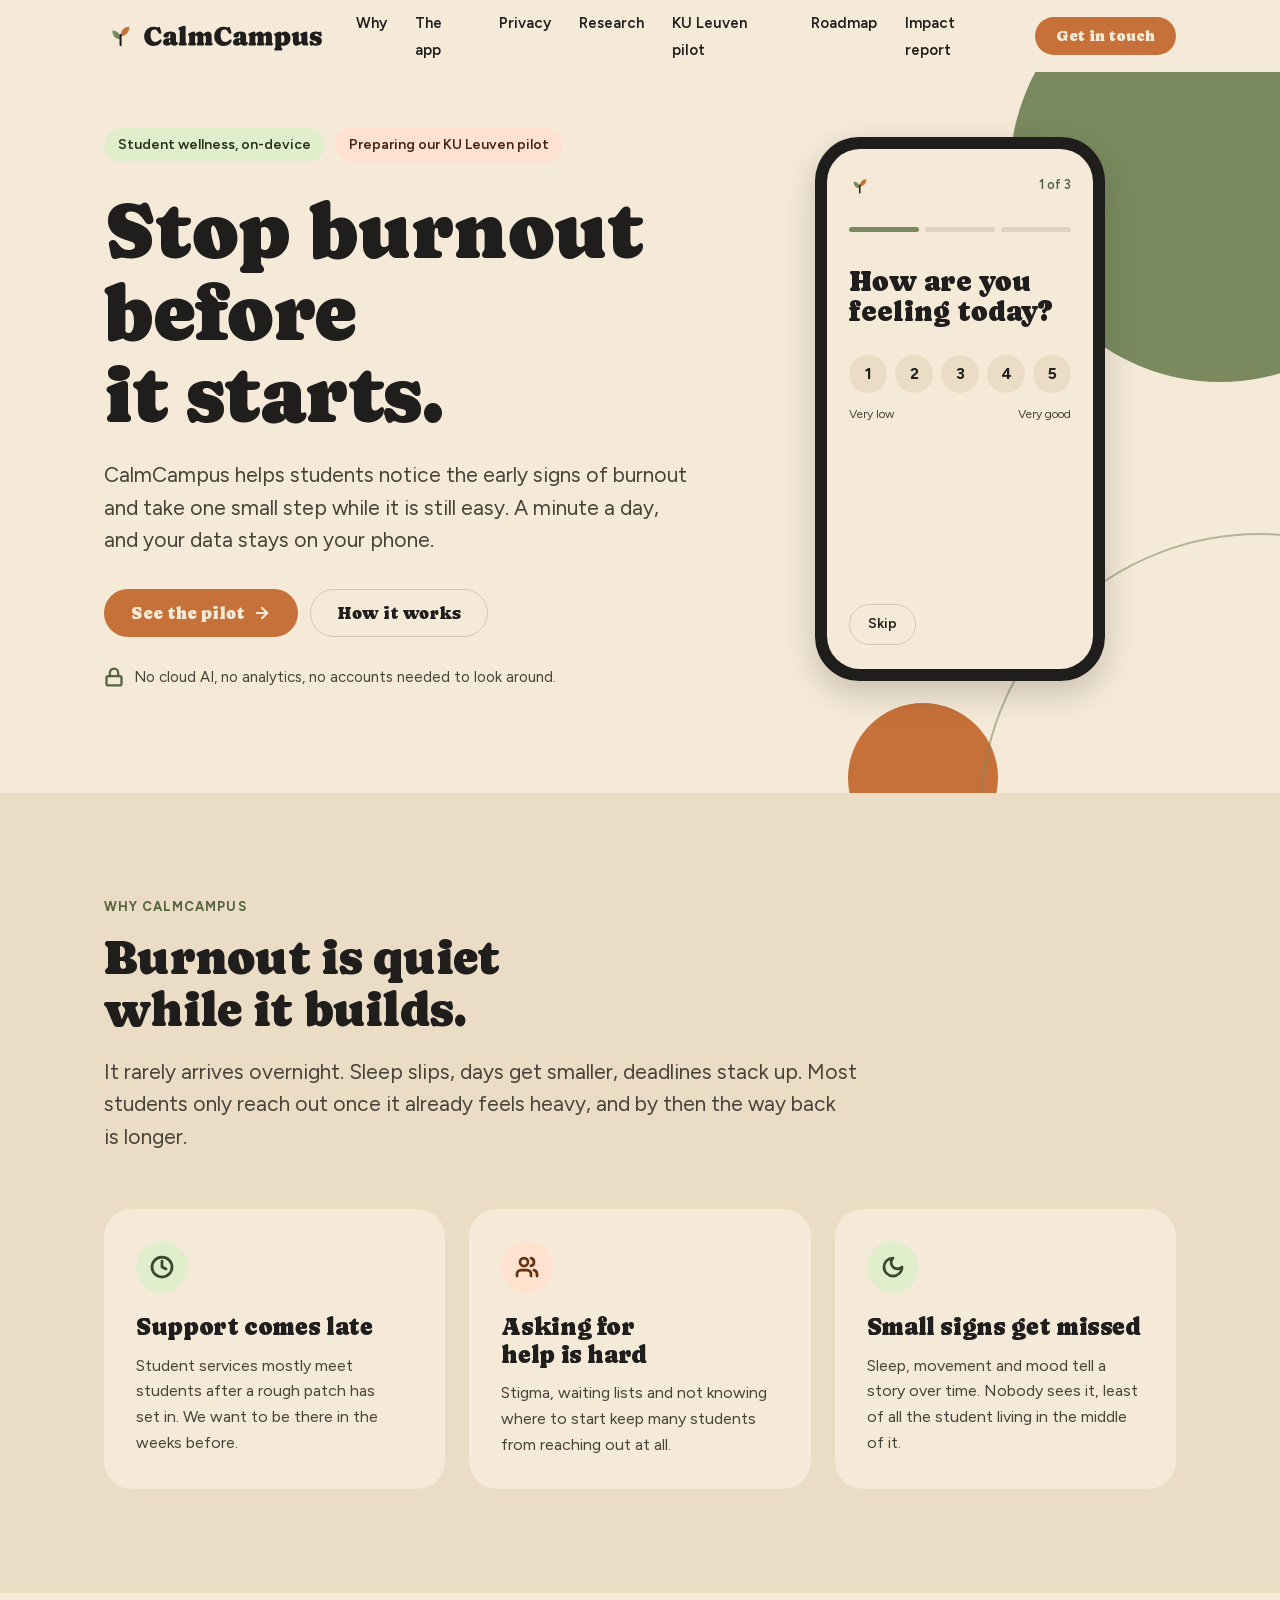
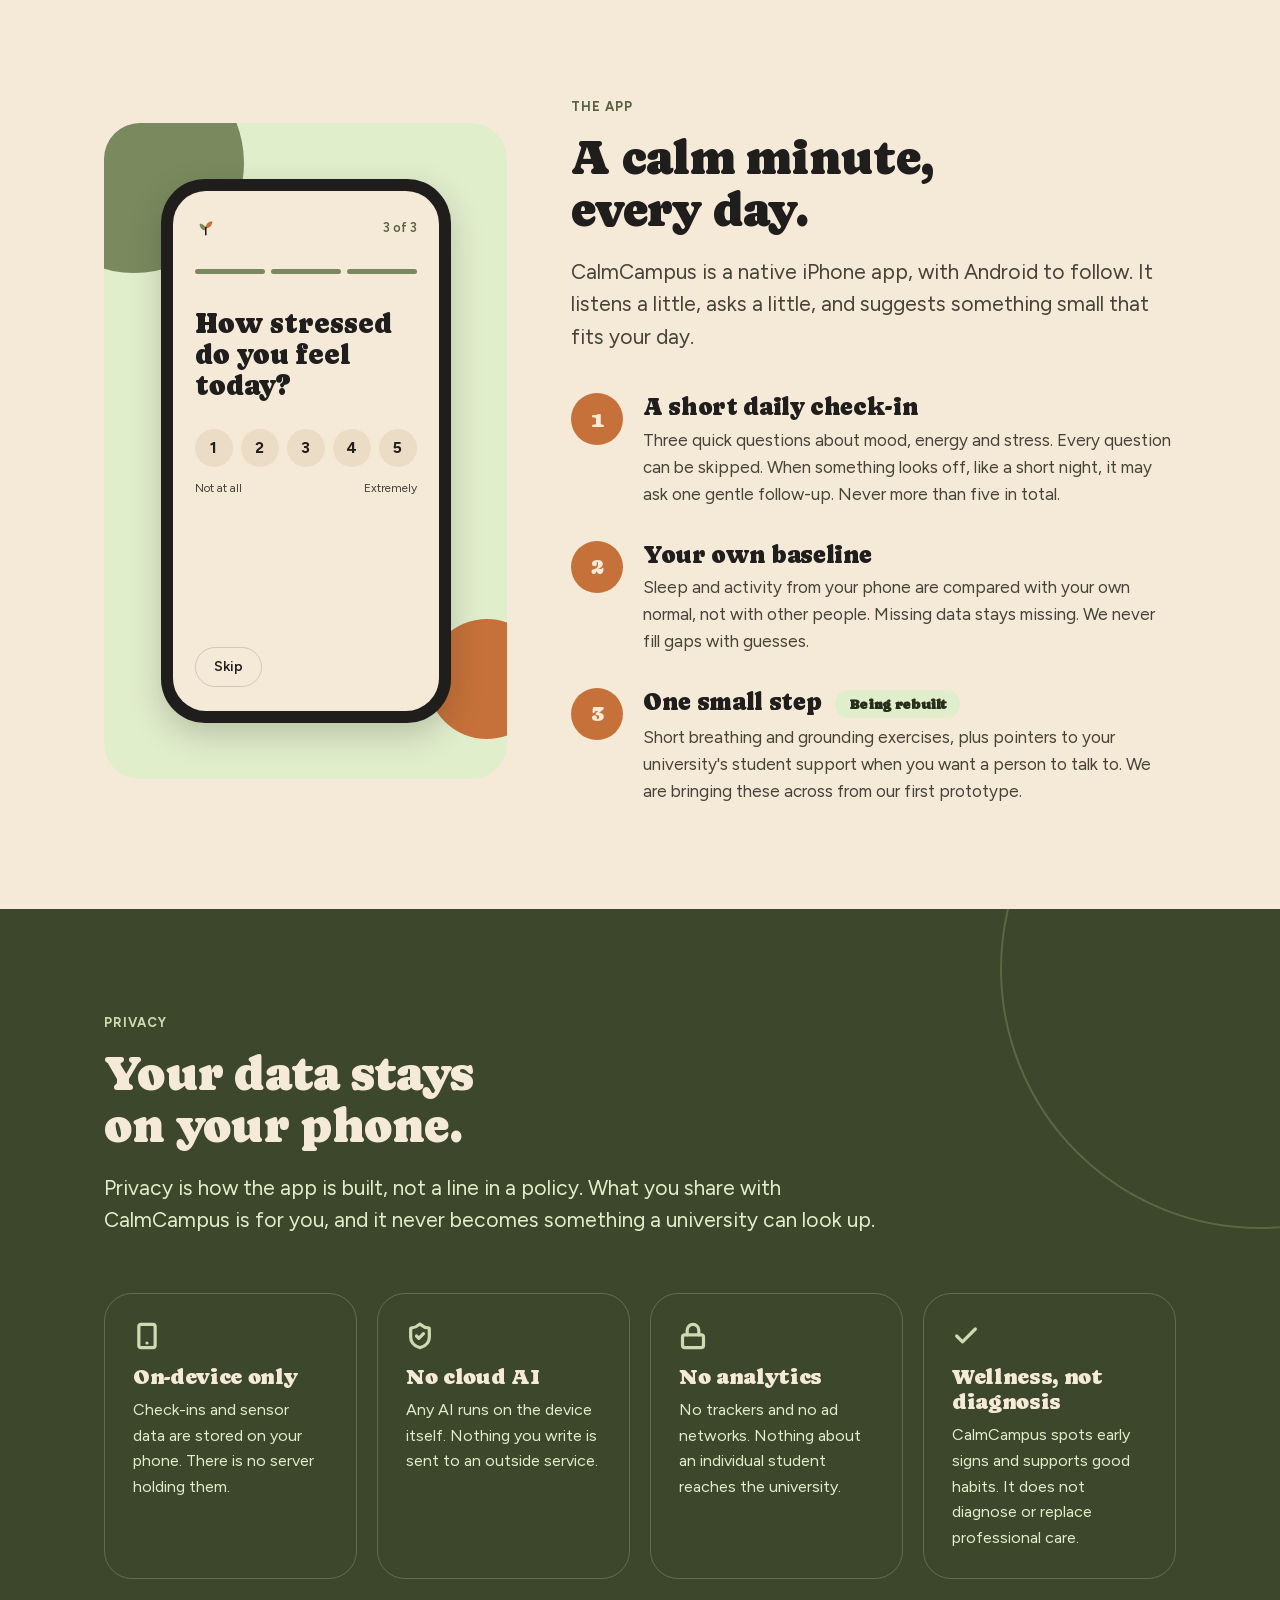
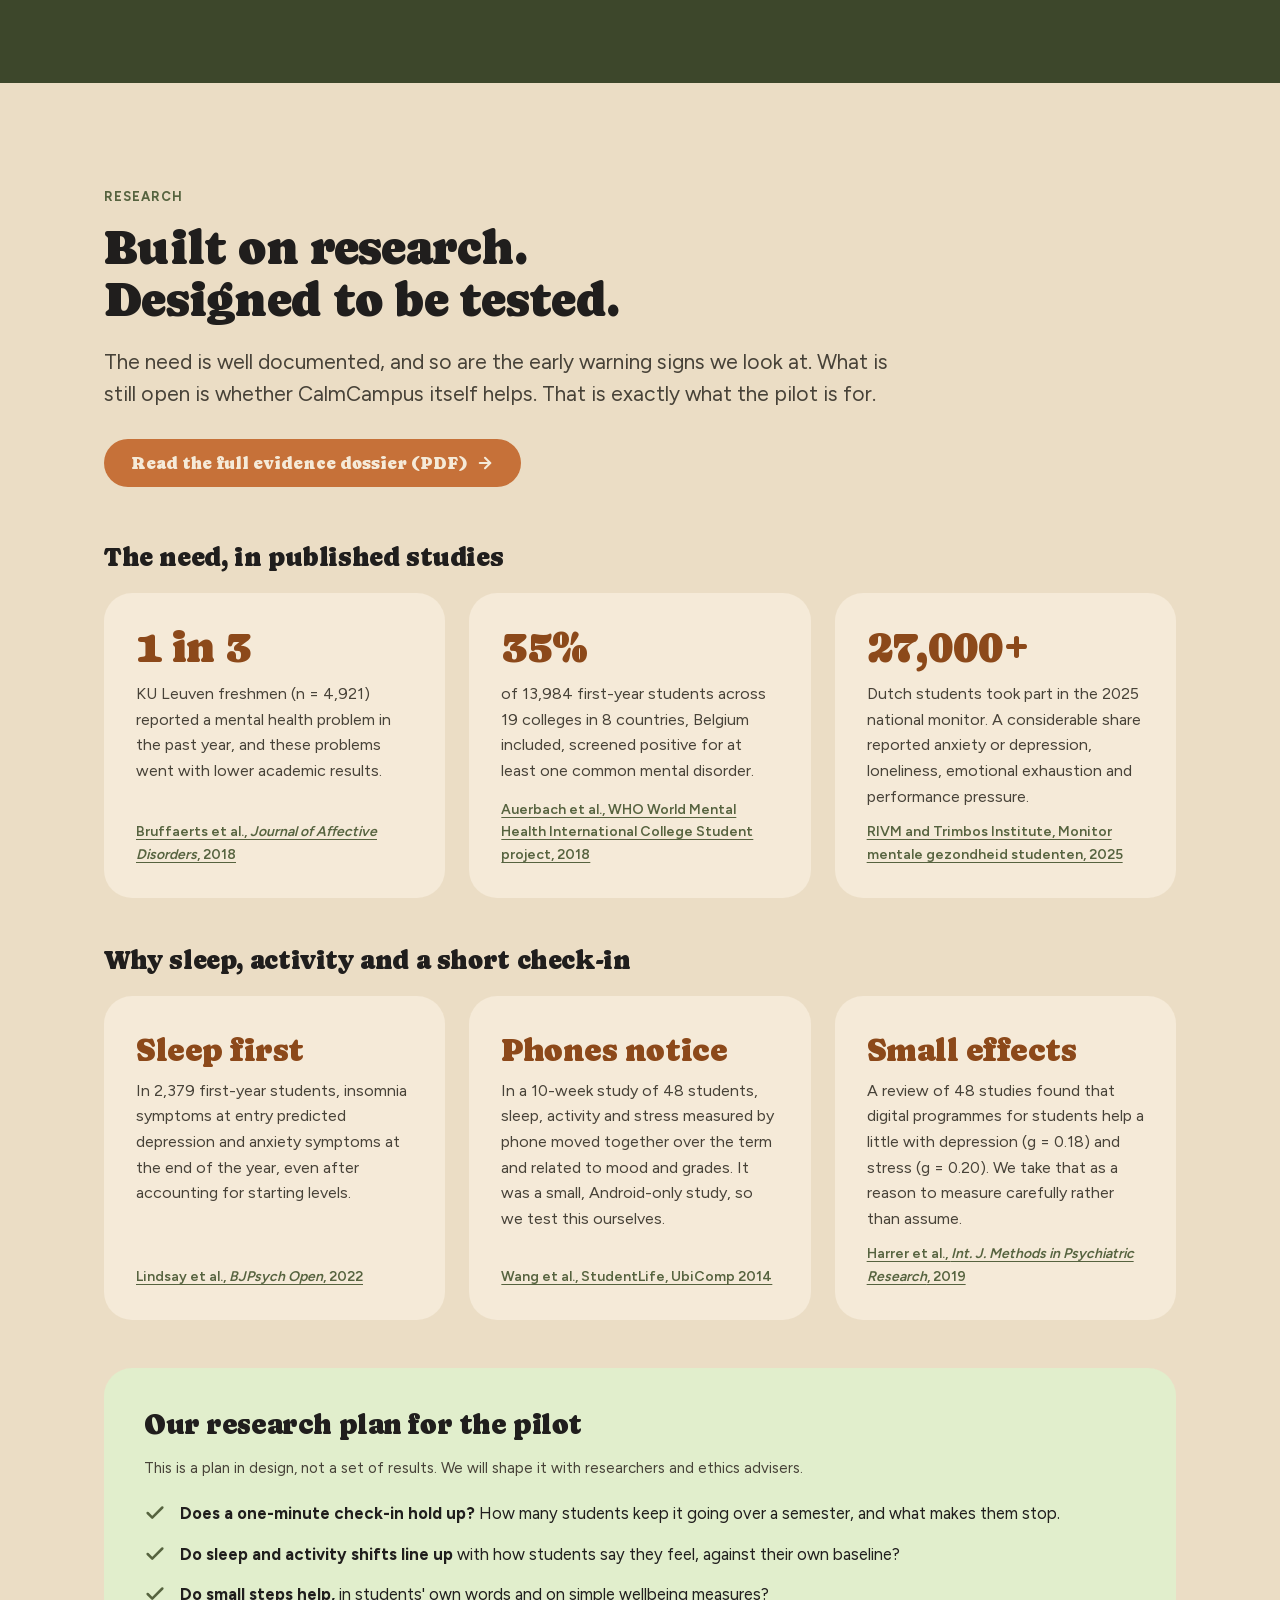
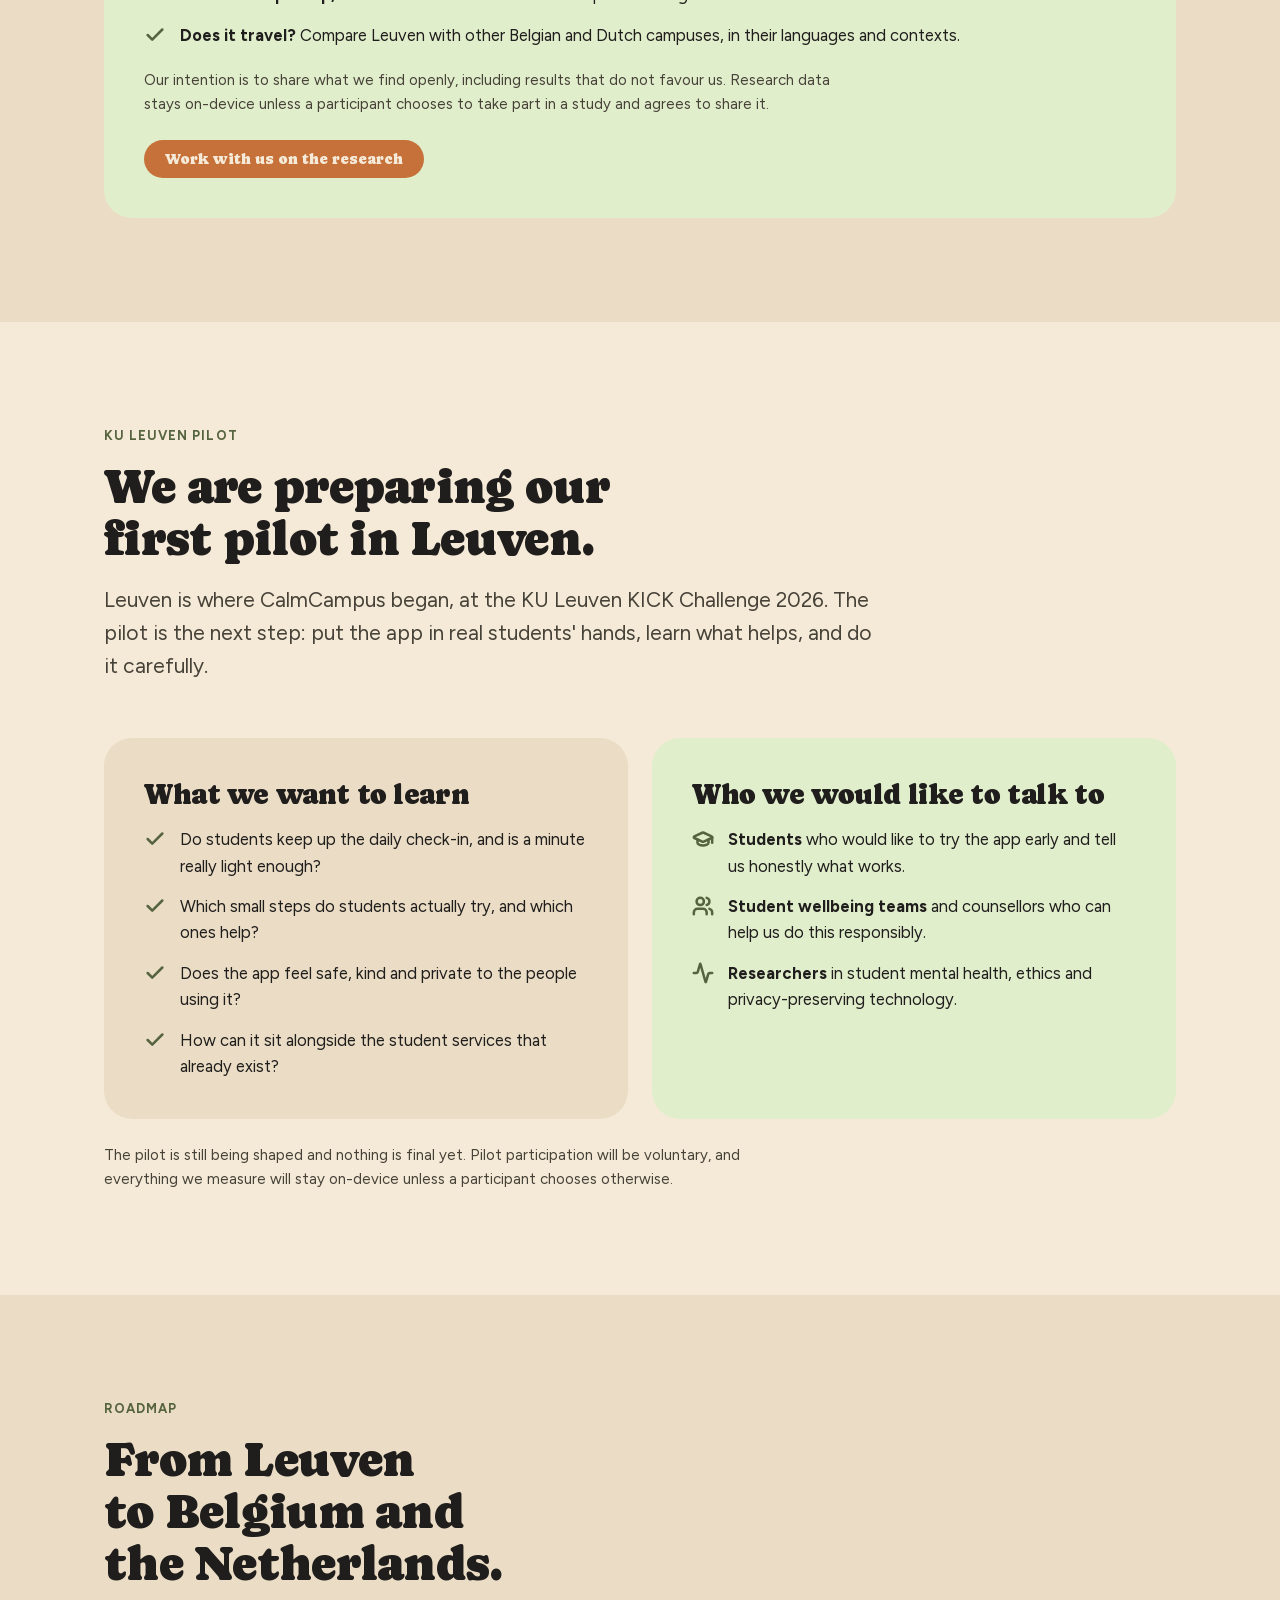
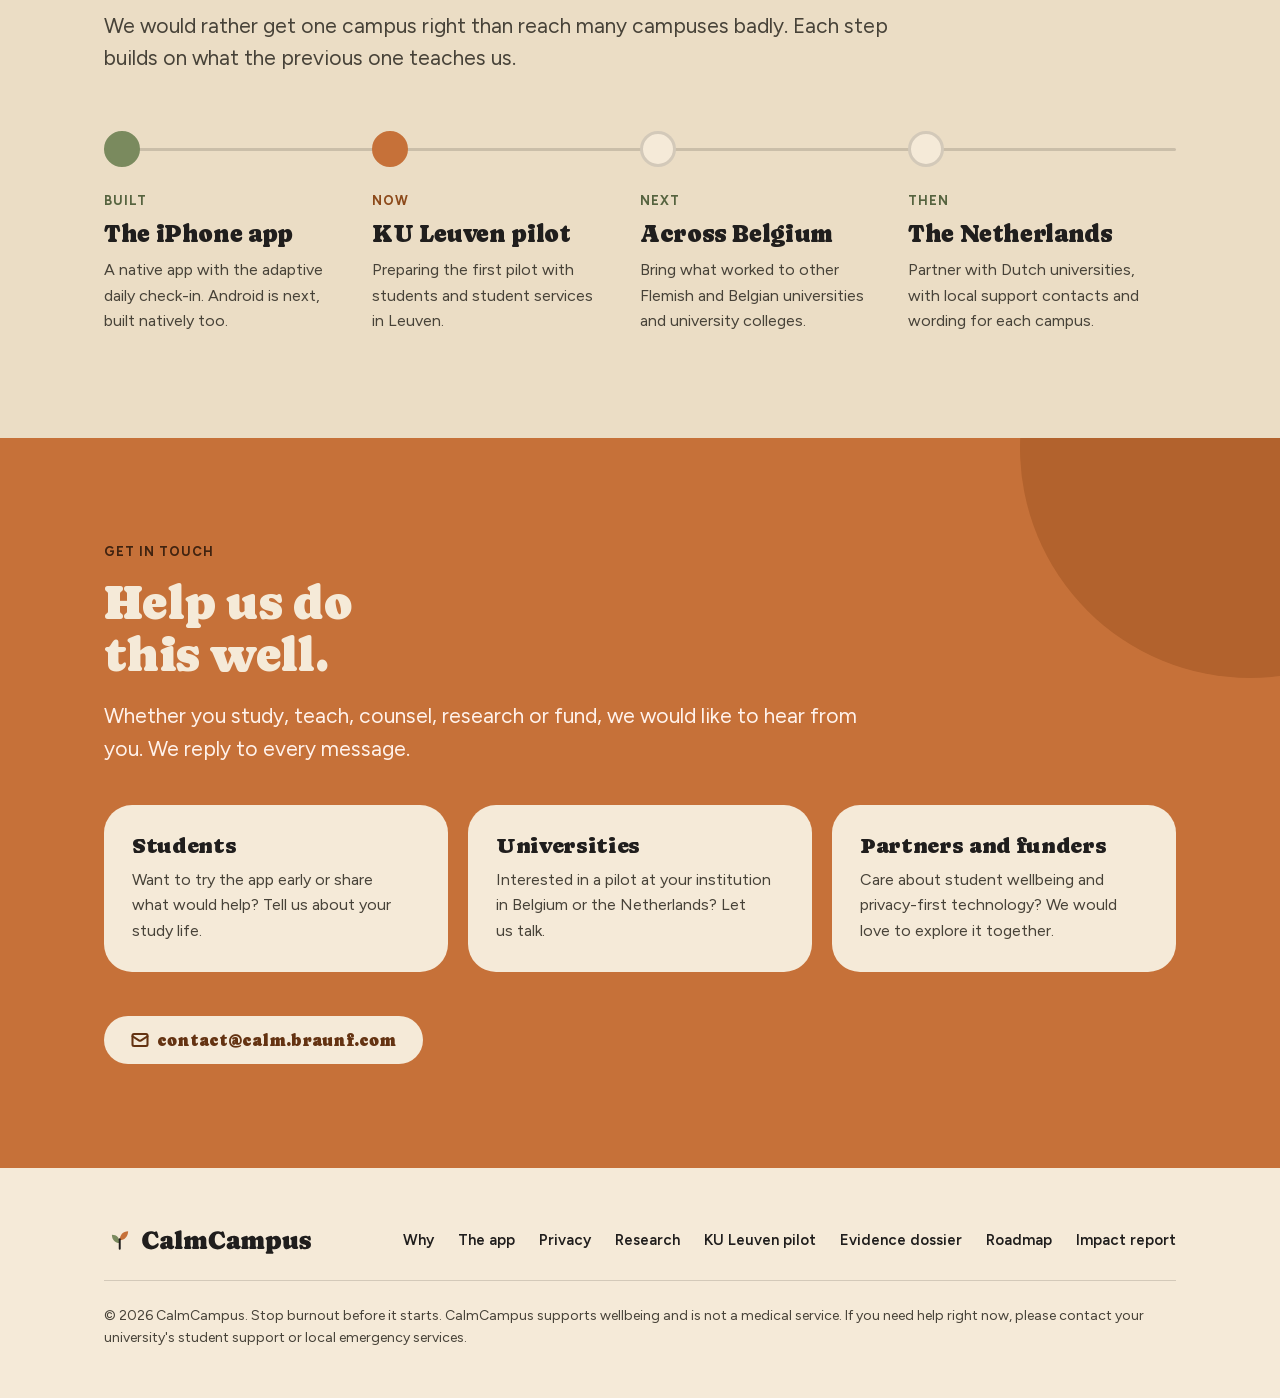
==== commit 6680ba60: "Adding a link" ====
--- a/docs/index.html
+++ b/docs/index.html
@@ -214,6 +214,7 @@
         <div class="label">Research</div>
         <h2>Built on research. Designed to be tested.</h2>
         <p class="lead">The need is well documented, and so are the early warning signs we look at. What is still open is whether CalmCampus itself helps. That is exactly what the pilot is for.</p>
+        <a href="https://drive.google.com/file/d/11W1376g6ukxu3DXFEEhovYAsqswsSqjd/view?usp=sharing" class="btn btn-primary dossier-btn" target="_blank" rel="noopener">Read the full evidence dossier (PDF) <svg class="ico" aria-hidden="true"><use href="#i-arrow"/></svg></a>
       </div>
 
       <h3 class="sub">The need, in published studies</h3>
@@ -375,6 +376,7 @@
         <a href="#privacy">Privacy</a>
         <a href="#research">Research</a>
         <a href="#pilot">KU Leuven pilot</a>
+        <a href="https://drive.google.com/file/d/11W1376g6ukxu3DXFEEhovYAsqswsSqjd/view?usp=sharing" target="_blank" rel="noopener">Evidence dossier</a>
         <a href="#roadmap">Roadmap</a>
         <a href="report.html">Impact report</a>
       </nav>
--- a/docs/site.css
+++ b/docs/site.css
@@ -277,3 +277,4 @@
 .research-plan .btn { margin-top: 20px; }
 @media (max-width: 640px) { .research-plan { padding: 28px; } .ev { padding: 26px; } }
 .ev-word { font-size: 32px; padding-top: 6px; }
+.dossier-btn { margin-top: 28px; }
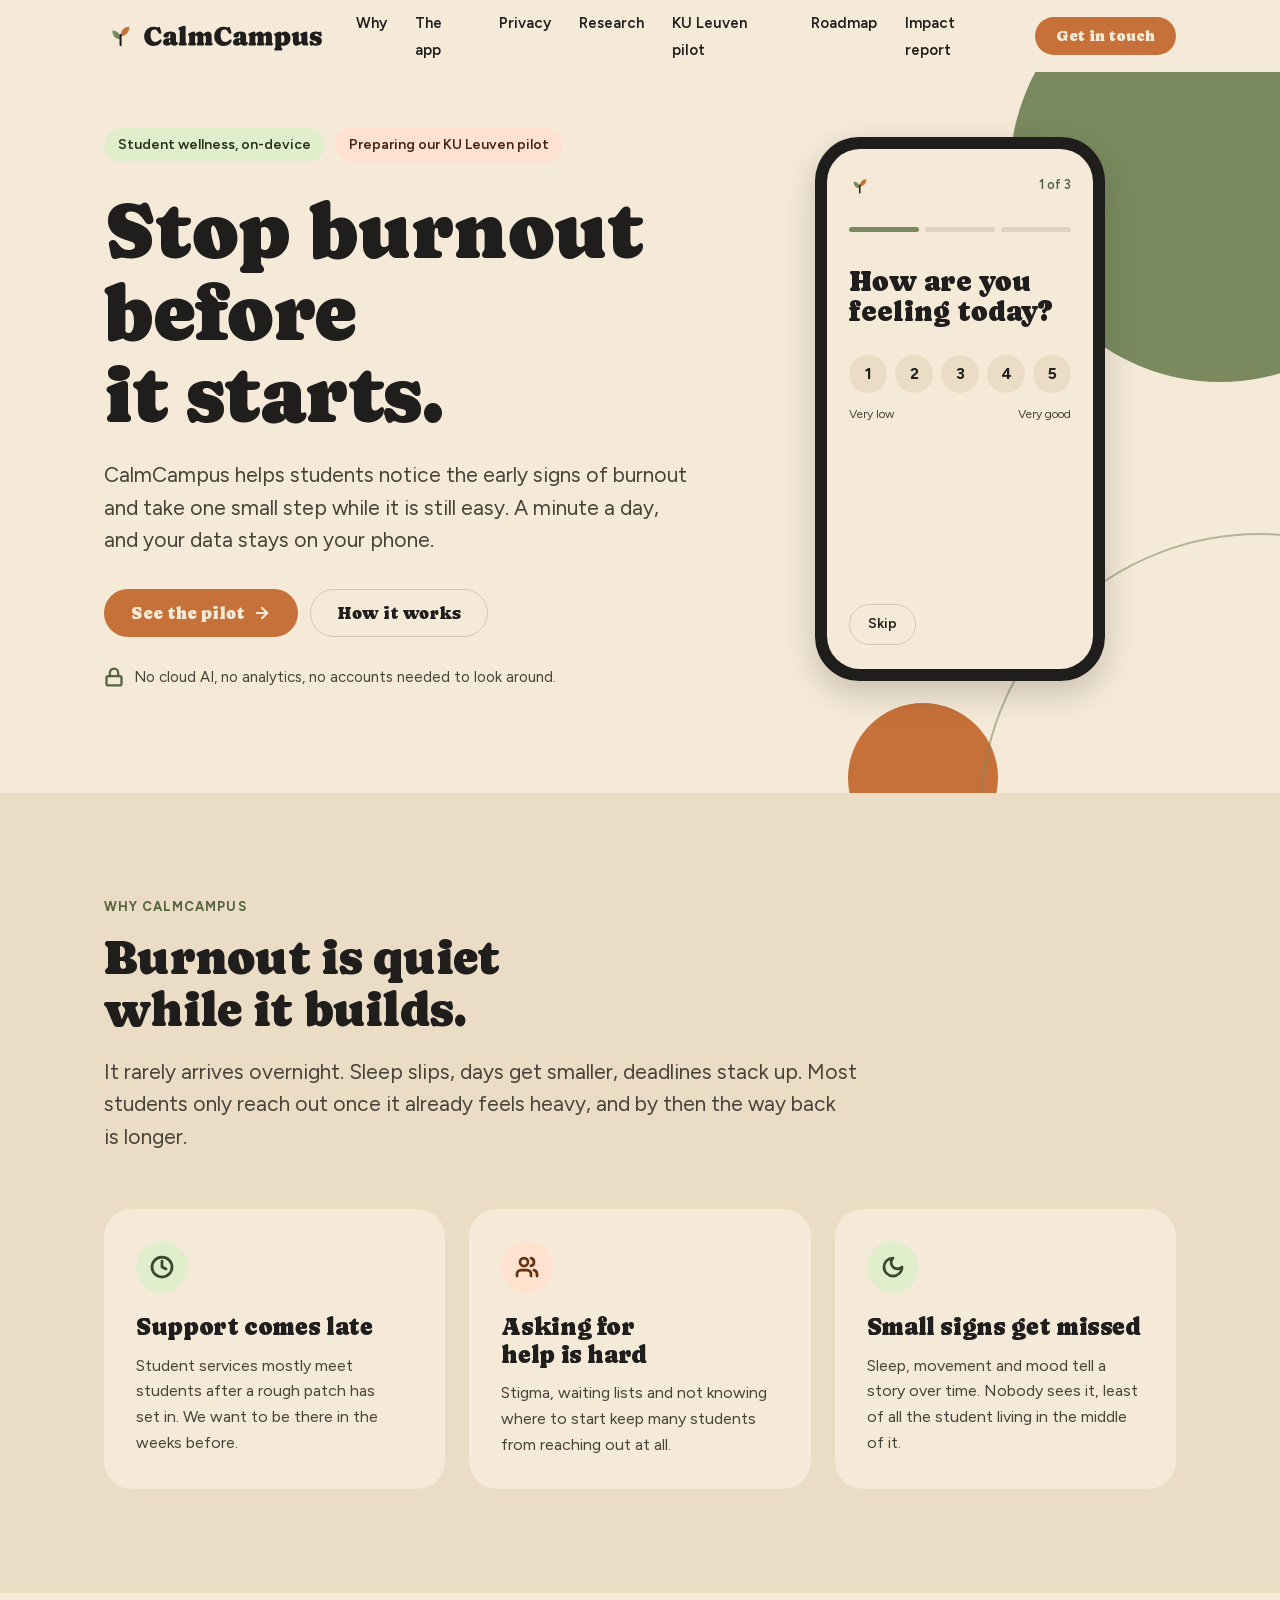
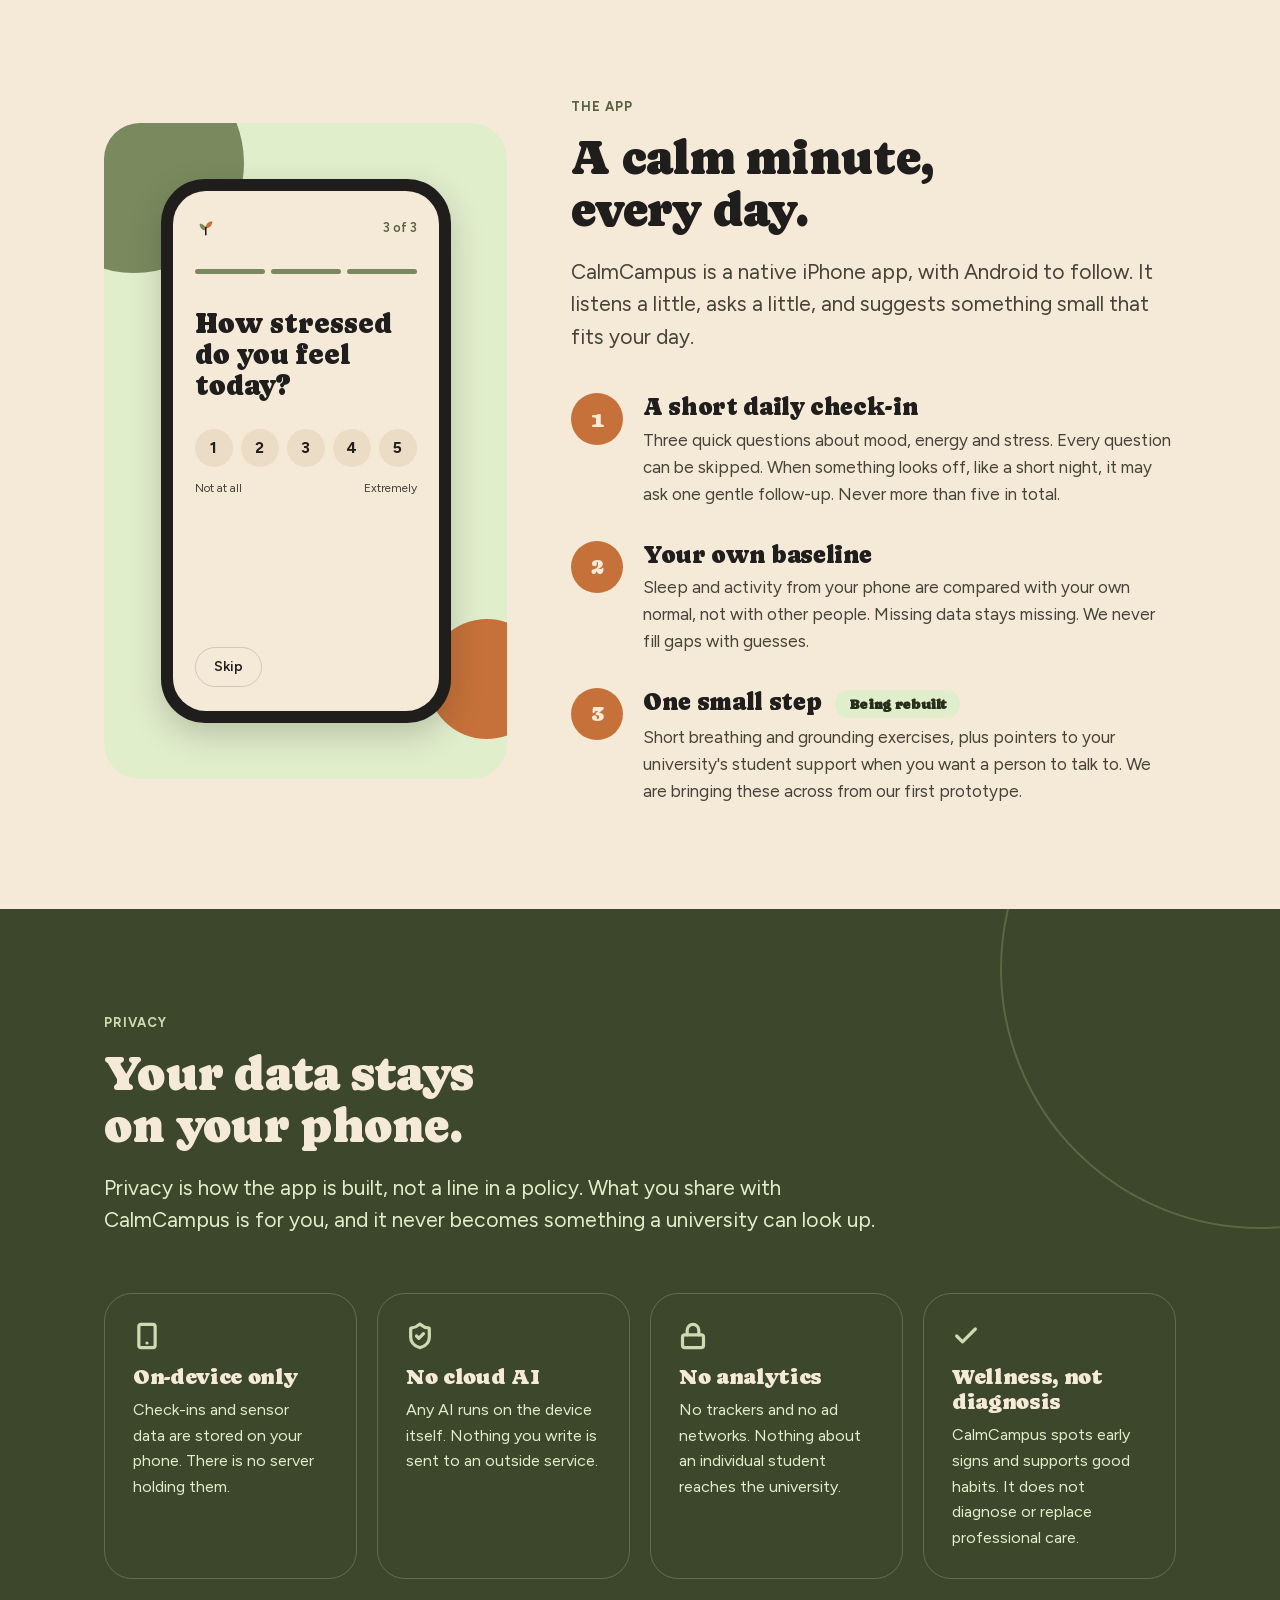
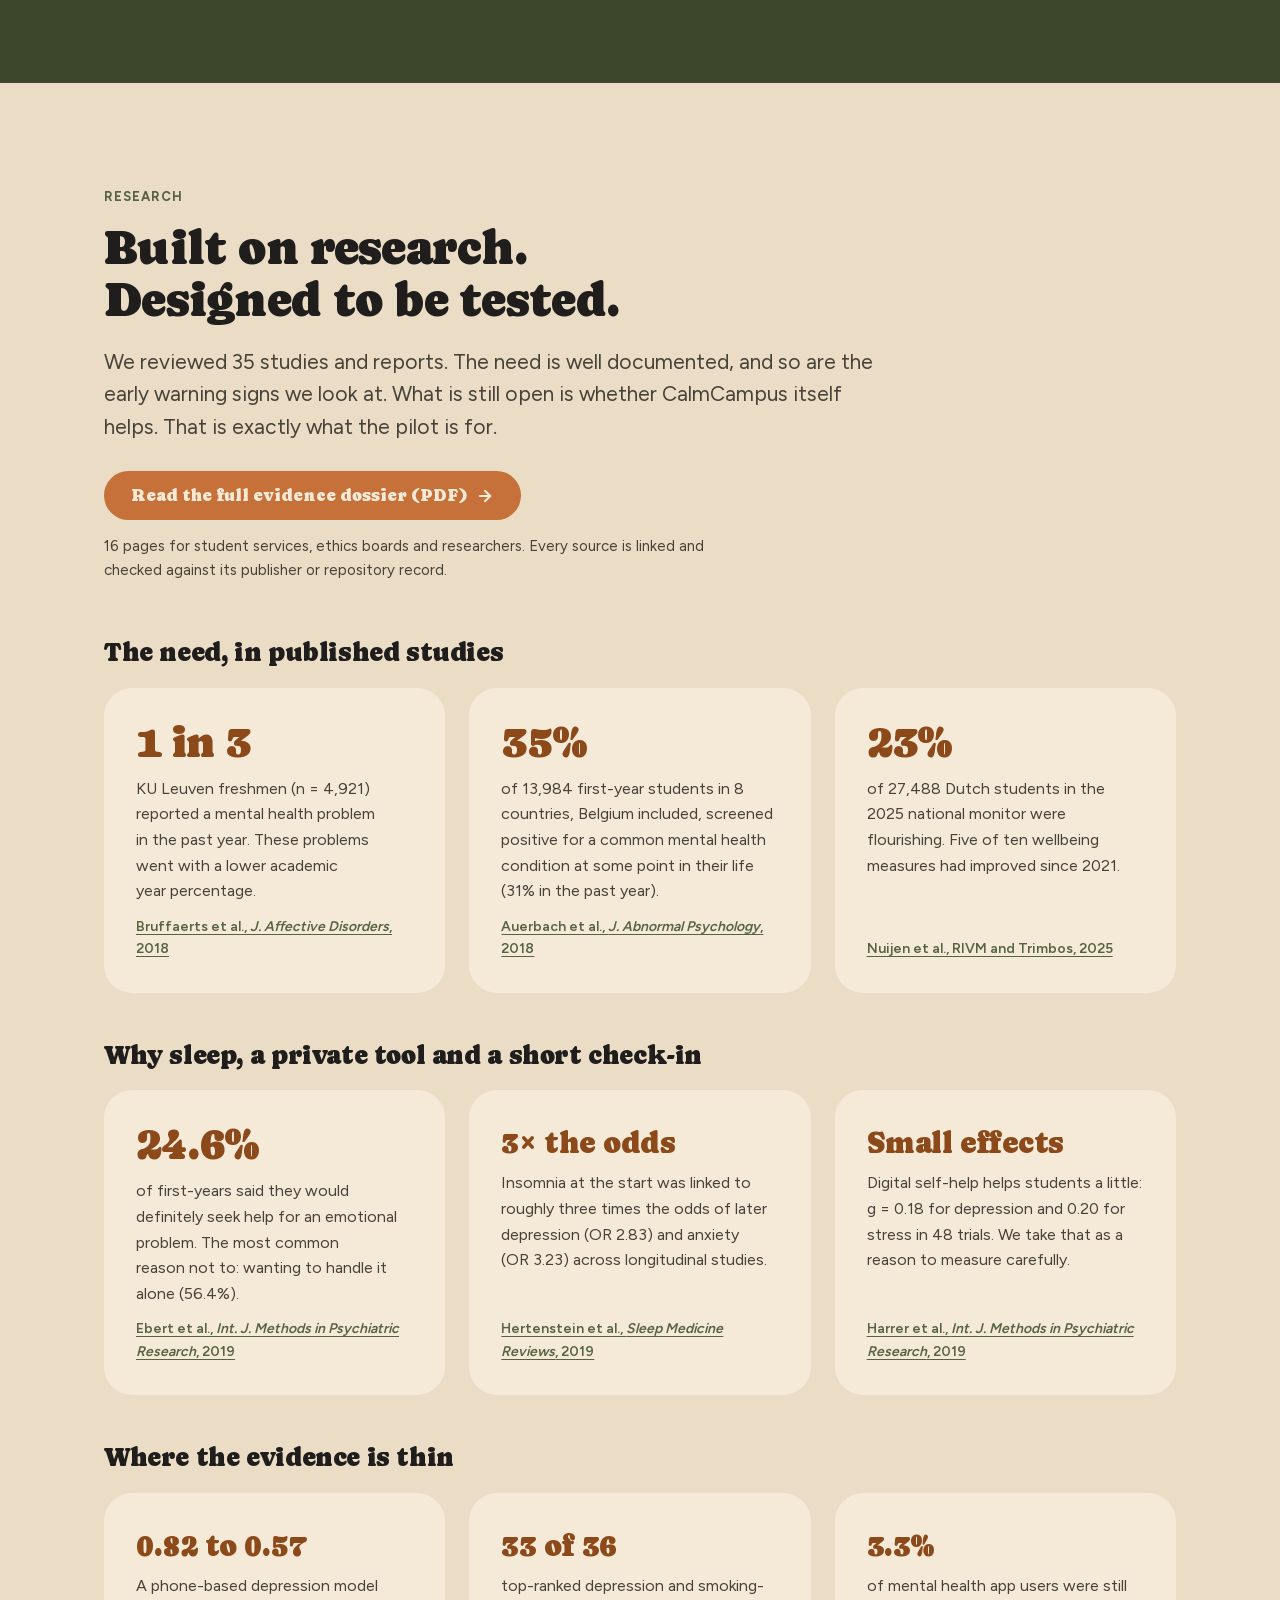
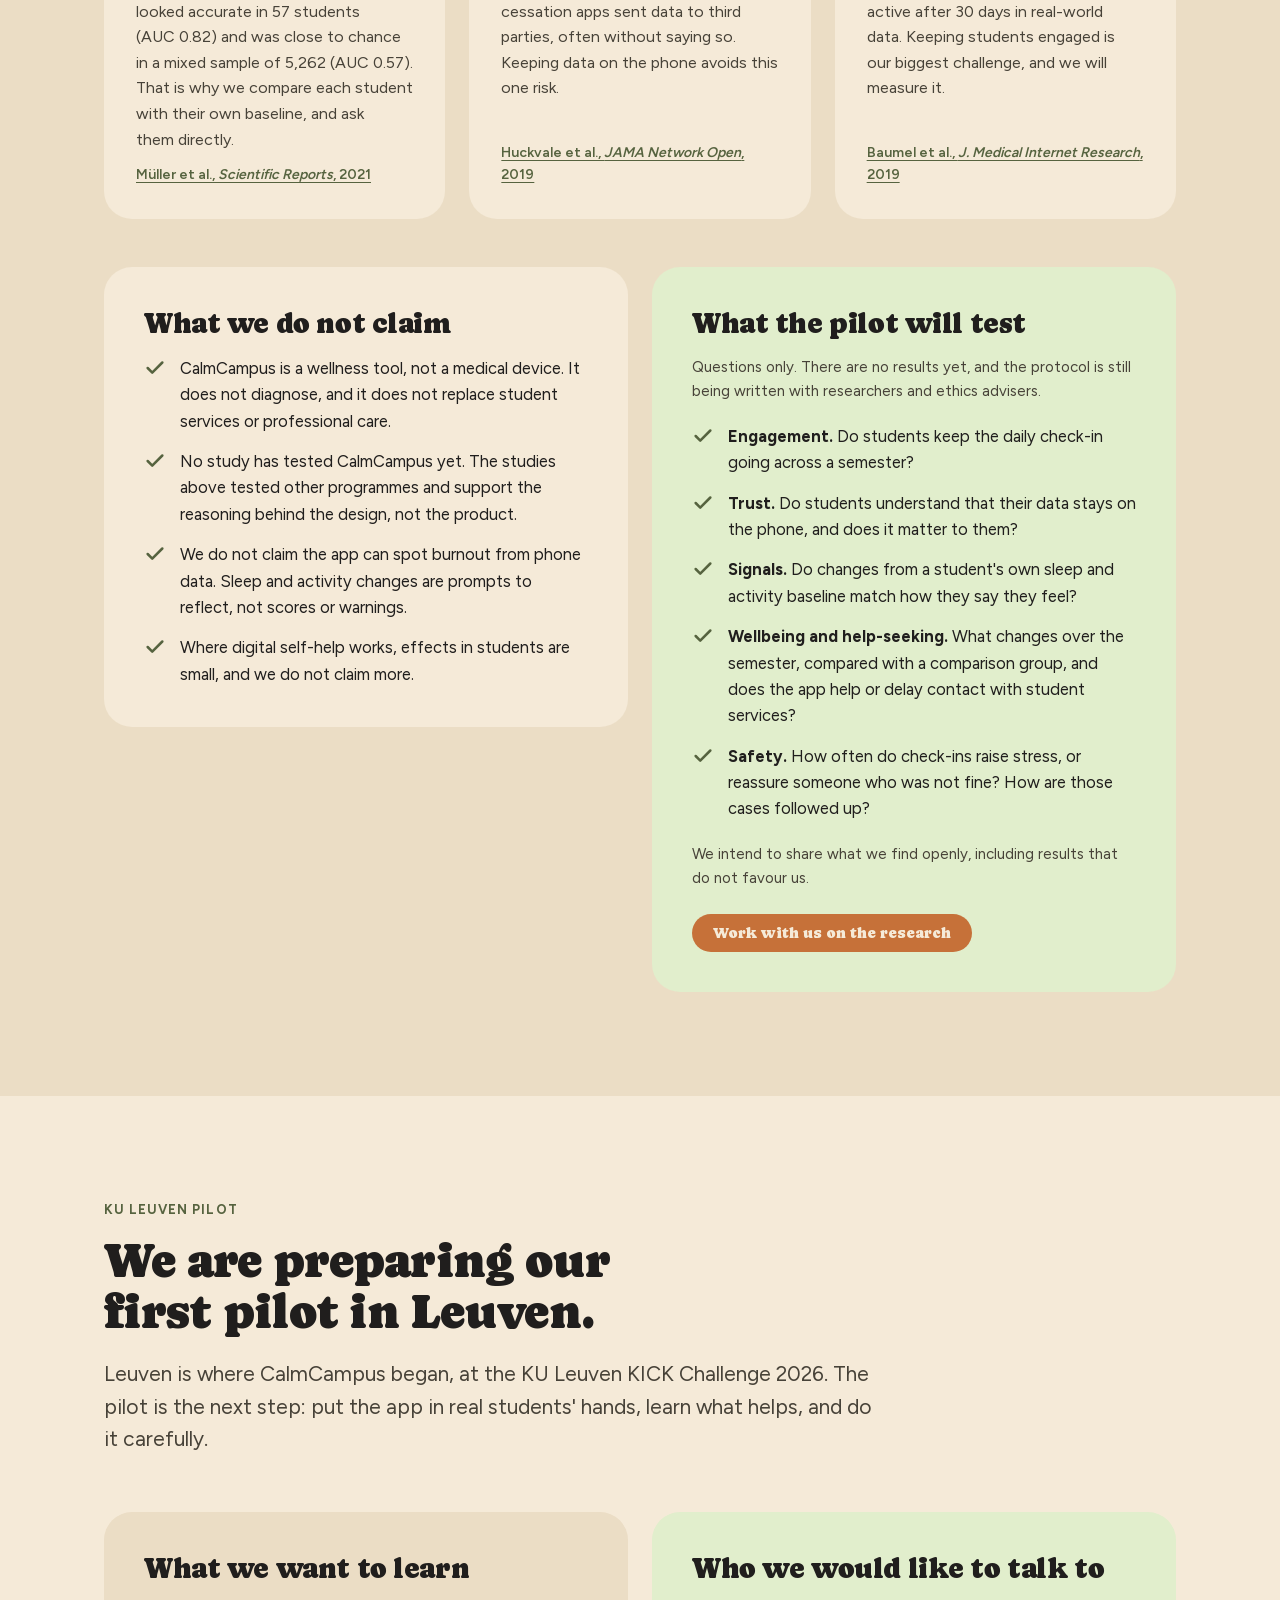
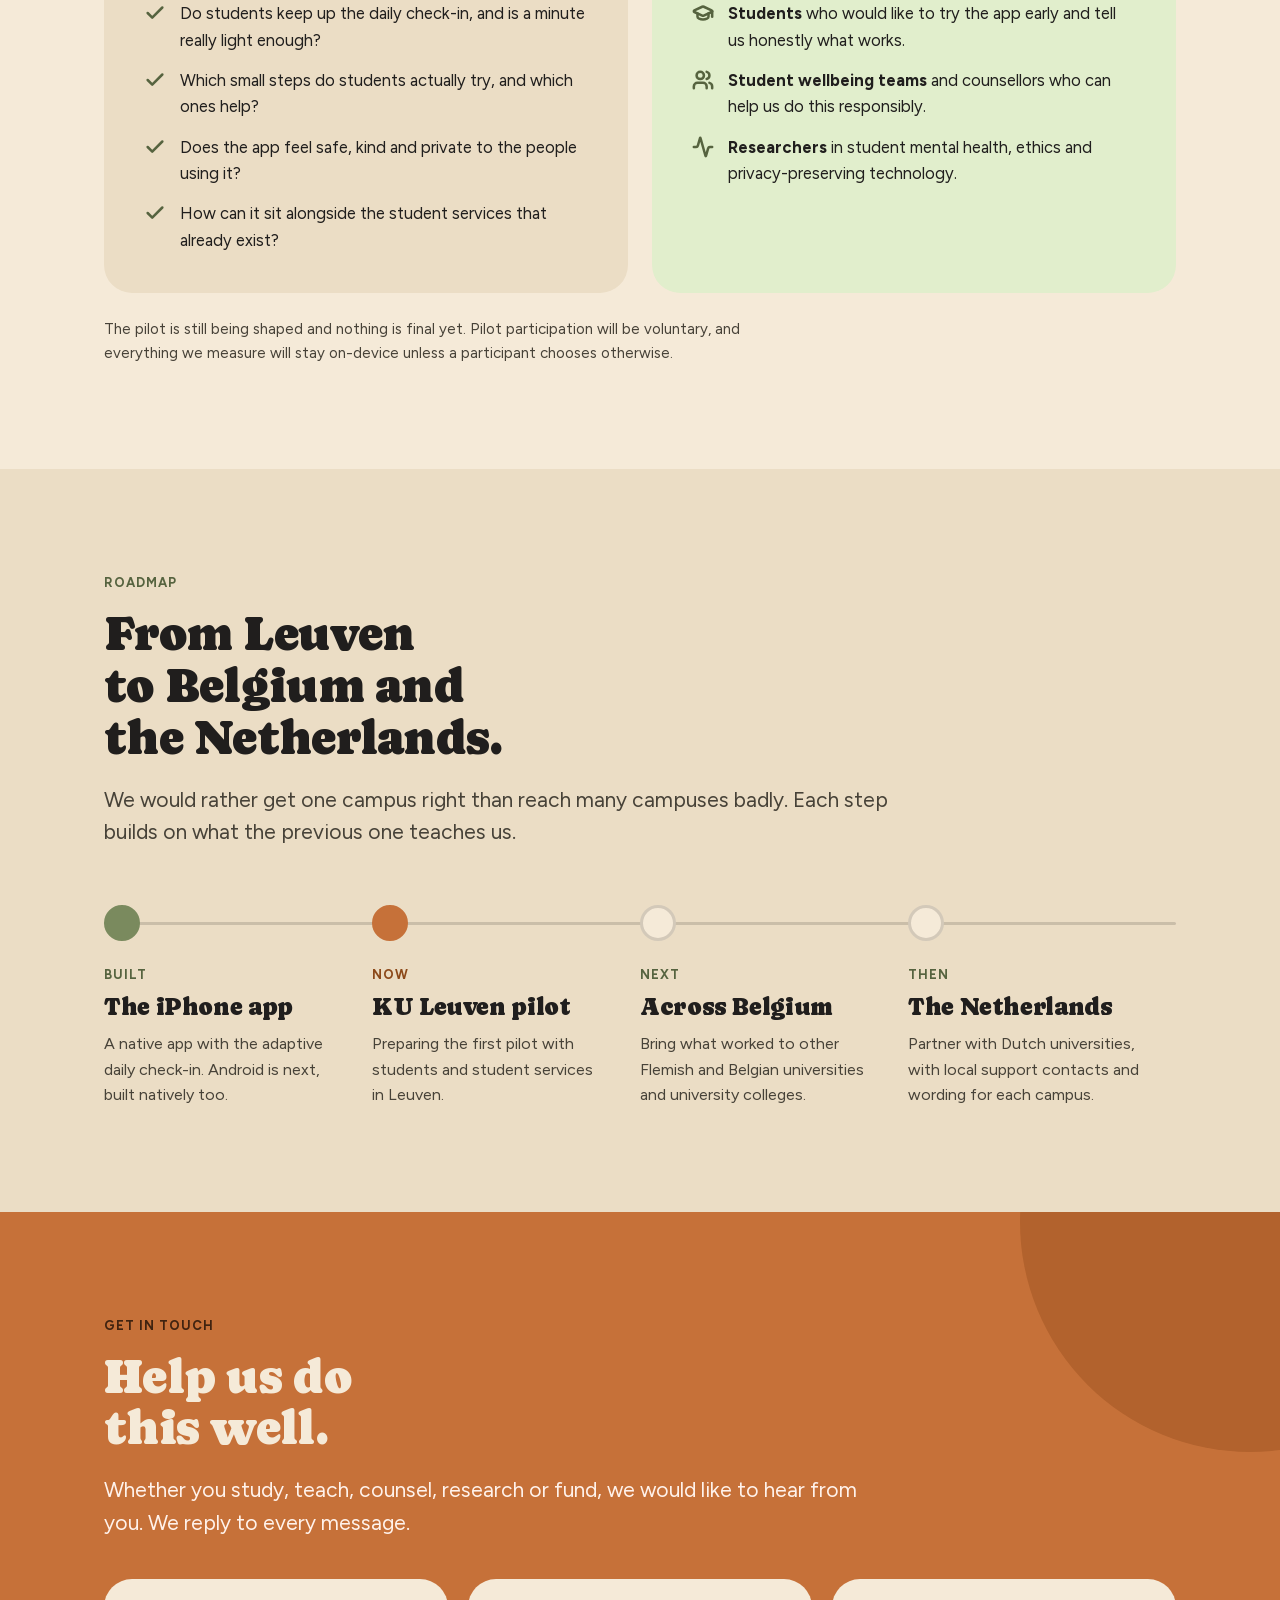
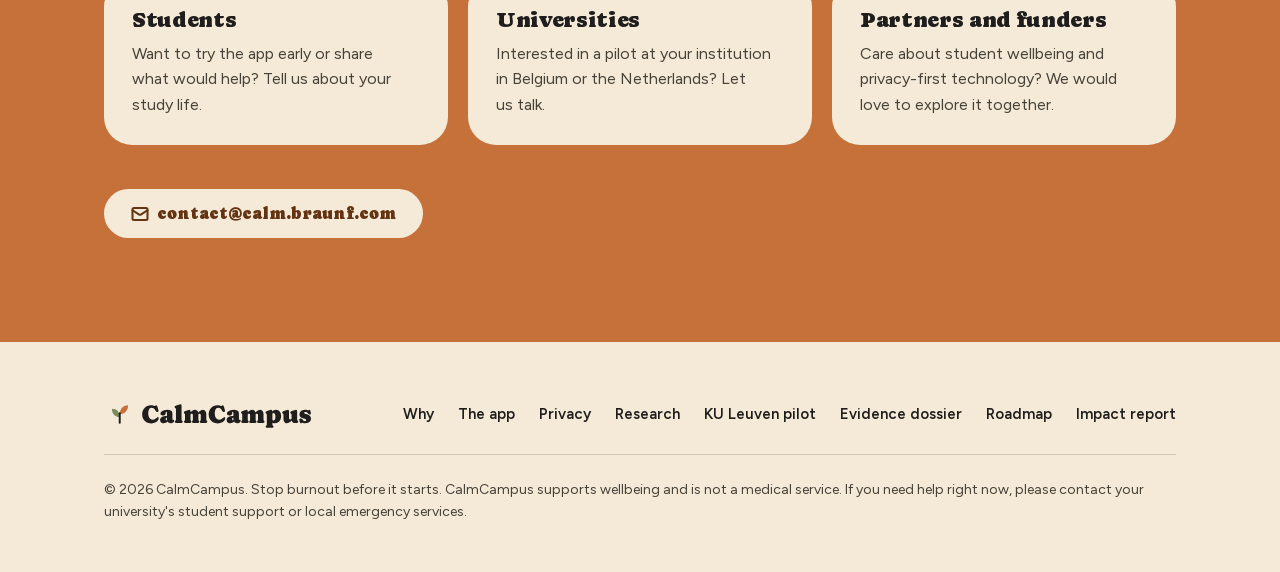
==== commit a5591cd8: "Different referencing" ====
--- a/docs/index.html
+++ b/docs/index.html
@@ -213,59 +213,91 @@
       <div class="section-head">
         <div class="label">Research</div>
         <h2>Built on research. Designed to be tested.</h2>
-        <p class="lead">The need is well documented, and so are the early warning signs we look at. What is still open is whether CalmCampus itself helps. That is exactly what the pilot is for.</p>
-        <a href="https://drive.google.com/file/d/11W1376g6ukxu3DXFEEhovYAsqswsSqjd/view?usp=sharing" class="btn btn-primary dossier-btn" target="_blank" rel="noopener">Read the full evidence dossier (PDF) <svg class="ico" aria-hidden="true"><use href="#i-arrow"/></svg></a>
+        <p class="lead">We reviewed 35 studies and reports. The need is well documented, and so are the early warning signs we look at. What is still open is whether CalmCampus itself helps. That is exactly what the pilot is for.</p>
+        <a href="CalmCampus-Evidence-Dossier.pdf" class="btn btn-primary dossier-btn" target="_blank" rel="noopener">Read the full evidence dossier (PDF) <svg class="ico" aria-hidden="true"><use href="#i-arrow"/></svg></a>
+        <p class="dossier-meta">16 pages for student services, ethics boards and researchers. Every source is linked and checked against its publisher or repository record.</p>
       </div>
 
       <h3 class="sub">The need, in published studies</h3>
       <div class="evidence">
         <article class="ev">
           <div class="ev-stat">1 in 3</div>
-          <p>KU Leuven freshmen (n&nbsp;=&nbsp;4,921) reported a mental health problem in the past year, and these problems went with lower academic results.</p>
-          <a class="ev-cite" href="https://doi.org/10.1016/j.jad.2017.07.044">Bruffaerts et al., <em>Journal of Affective Disorders</em>, 2018</a>
+          <p>KU Leuven freshmen (n&nbsp;=&nbsp;4,921) reported a mental health problem in the past year. These problems went with a lower academic year percentage.</p>
+          <a class="ev-cite" href="https://doi.org/10.1016/j.jad.2017.07.044" target="_blank" rel="noopener">Bruffaerts et al., <em>J. Affective Disorders</em>, 2018</a>
         </article>
         <article class="ev">
           <div class="ev-stat">35%</div>
-          <p>of 13,984 first-year students across 19 colleges in 8 countries, Belgium included, screened positive for at least one common mental disorder.</p>
-          <a class="ev-cite" href="https://cris.tau.ac.il/en/publications/who-world-mental-health-surveys-international-college-student-pro/">Auerbach et al., WHO World Mental Health International College Student project, 2018</a>
-        </article>
-        <article class="ev">
-          <div class="ev-stat">27,000+</div>
-          <p>Dutch students took part in the 2025 national monitor. A considerable share reported anxiety or depression, loneliness, emotional exhaustion and performance pressure.</p>
-          <a class="ev-cite" href="https://www.rivm.nl/publicaties/monitor-mentale-gezondheid-en-middelengebruik-studenten-hbo-en-wo-2025">RIVM and Trimbos Institute, Monitor mentale gezondheid studenten, 2025</a>
-        </article>
-      </div>
-
-      <h3 class="sub">Why sleep, activity and a short check-in</h3>
+          <p>of 13,984 first-year students in 8 countries, Belgium included, screened positive for a common mental health condition at some point in their life (31% in the past year).</p>
+          <a class="ev-cite" href="https://doi.org/10.1037/abn0000362" target="_blank" rel="noopener">Auerbach et al., <em>J. Abnormal Psychology</em>, 2018</a>
+        </article>
+        <article class="ev">
+          <div class="ev-stat">23%</div>
+          <p>of 27,488 Dutch students in the 2025 national monitor were flourishing. Five of ten wellbeing measures had improved since 2021.</p>
+          <a class="ev-cite" href="https://doi.org/10.21945/RIVM-2025-0106" target="_blank" rel="noopener">Nuijen et al., RIVM and Trimbos, 2025</a>
+        </article>
+      </div>
+
+      <h3 class="sub">Why sleep, a private tool and a short check-in</h3>
       <div class="evidence">
         <article class="ev">
-          <div class="ev-stat ev-word">Sleep first</div>
-          <p>In 2,379 first-year students, insomnia symptoms at entry predicted depression and anxiety symptoms at the end of the year, even after accounting for starting levels.</p>
-          <a class="ev-cite" href="https://doi.org/10.1192/bjo.2022.48">Lindsay et al., <em>BJPsych Open</em>, 2022</a>
-        </article>
-        <article class="ev">
-          <div class="ev-stat ev-word">Phones notice</div>
-          <p>In a 10-week study of 48 students, sleep, activity and stress measured by phone moved together over the term and related to mood and grades. It was a small, Android-only study, so we test this ourselves.</p>
-          <a class="ev-cite" href="https://www.cs.columbia.edu/~xia/publication/ubicomp14-studentlife">Wang et al., StudentLife, UbiComp 2014</a>
+          <div class="ev-stat">24.6%</div>
+          <p>of first-years said they would definitely seek help for an emotional problem. The most common reason not to: wanting to handle it alone (56.4%).</p>
+          <a class="ev-cite" href="https://doi.org/10.1002/mpr.1782" target="_blank" rel="noopener">Ebert et al., <em>Int. J. Methods in Psychiatric Research</em>, 2019</a>
+        </article>
+        <article class="ev">
+          <div class="ev-stat ev-word">3&times; the odds</div>
+          <p>Insomnia at the start was linked to roughly three times the odds of later depression (OR&nbsp;2.83) and anxiety (OR&nbsp;3.23) across longitudinal studies.</p>
+          <a class="ev-cite" href="https://doi.org/10.1016/j.smrv.2018.10.006" target="_blank" rel="noopener">Hertenstein et al., <em>Sleep Medicine Reviews</em>, 2019</a>
         </article>
         <article class="ev">
           <div class="ev-stat ev-word">Small effects</div>
-          <p>A review of 48 studies found that digital programmes for students help a little with depression (g&nbsp;=&nbsp;0.18) and stress (g&nbsp;=&nbsp;0.20). We take that as a reason to measure carefully rather than assume.</p>
-          <a class="ev-cite" href="https://doi.org/10.1002/mpr.1759">Harrer et al., <em>Int. J. Methods in Psychiatric Research</em>, 2019</a>
-        </article>
-      </div>
-
-      <div class="panel research-plan">
-        <h3>Our research plan for the pilot</h3>
-        <p class="plan-note">This is a plan in design, not a set of results. We will shape it with researchers and ethics advisers.</p>
-        <ul>
-          <li><svg class="ico" aria-hidden="true"><use href="#i-check"/></svg><span><strong>Does a one-minute check-in hold up?</strong> How many students keep it going over a semester, and what makes them stop.</span></li>
-          <li><svg class="ico" aria-hidden="true"><use href="#i-check"/></svg><span><strong>Do sleep and activity shifts line up</strong> with how students say they feel, against their own baseline?</span></li>
-          <li><svg class="ico" aria-hidden="true"><use href="#i-check"/></svg><span><strong>Do small steps help,</strong> in students' own words and on simple wellbeing measures?</span></li>
-          <li><svg class="ico" aria-hidden="true"><use href="#i-check"/></svg><span><strong>Does it travel?</strong> Compare Leuven with other Belgian and Dutch campuses, in their languages and contexts.</span></li>
-        </ul>
-        <p class="plan-note">Our intention is to share what we find openly, including results that do not favour us. Research data stays on-device unless a participant chooses to take part in a study and agrees to share it.</p>
-        <a href="#contact" class="btn btn-primary btn-sm">Work with us on the research</a>
+          <p>Digital self-help helps students a little: g&nbsp;=&nbsp;0.18 for depression and 0.20 for stress in 48 trials. We take that as a reason to measure carefully.</p>
+          <a class="ev-cite" href="https://doi.org/10.1002/mpr.1759" target="_blank" rel="noopener">Harrer et al., <em>Int. J. Methods in Psychiatric Research</em>, 2019</a>
+        </article>
+      </div>
+
+      <h3 class="sub">Where the evidence is thin</h3>
+      <div class="evidence">
+        <article class="ev">
+          <div class="ev-stat ev-word">0.82 to 0.57</div>
+          <p>A phone-based depression model looked accurate in 57 students (AUC&nbsp;0.82) and was close to chance in a mixed sample of 5,262 (AUC&nbsp;0.57). That is why we compare each student with their own baseline, and ask them directly.</p>
+          <a class="ev-cite" href="https://doi.org/10.1038/s41598-021-93087-x" target="_blank" rel="noopener">M&uuml;ller et al., <em>Scientific Reports</em>, 2021</a>
+        </article>
+        <article class="ev">
+          <div class="ev-stat ev-word">33 of 36</div>
+          <p>top-ranked depression and smoking-cessation apps sent data to third parties, often without saying so. Keeping data on the phone avoids this one risk.</p>
+          <a class="ev-cite" href="https://doi.org/10.1001/jamanetworkopen.2019.2542" target="_blank" rel="noopener">Huckvale et al., <em>JAMA Network Open</em>, 2019</a>
+        </article>
+        <article class="ev">
+          <div class="ev-stat ev-word">3.3%</div>
+          <p>of mental health app users were still active after 30 days in real-world data. Keeping students engaged is our biggest challenge, and we will measure it.</p>
+          <a class="ev-cite" href="https://doi.org/10.2196/14567" target="_blank" rel="noopener">Baumel et al., <em>J. Medical Internet Research</em>, 2019</a>
+        </article>
+      </div>
+
+      <div class="pilot-grid claims">
+        <div class="panel">
+          <h3>What we do not claim</h3>
+          <ul>
+            <li><svg class="ico" aria-hidden="true"><use href="#i-check"/></svg><span>CalmCampus is a wellness tool, not a medical device. It does not diagnose, and it does not replace student services or professional care.</span></li>
+            <li><svg class="ico" aria-hidden="true"><use href="#i-check"/></svg><span>No study has tested CalmCampus yet. The studies above tested other programmes and support the reasoning behind the design, not the product.</span></li>
+            <li><svg class="ico" aria-hidden="true"><use href="#i-check"/></svg><span>We do not claim the app can spot burnout from phone data. Sleep and activity changes are prompts to reflect, not scores or warnings.</span></li>
+            <li><svg class="ico" aria-hidden="true"><use href="#i-check"/></svg><span>Where digital self-help works, effects in students are small, and we do not claim more.</span></li>
+          </ul>
+        </div>
+        <div class="panel research-plan">
+          <h3>What the pilot will test</h3>
+          <p class="plan-note">Questions only. There are no results yet, and the protocol is still being written with researchers and ethics advisers.</p>
+          <ul>
+            <li><svg class="ico" aria-hidden="true"><use href="#i-check"/></svg><span><strong>Engagement.</strong> Do students keep the daily check-in going across a semester?</span></li>
+            <li><svg class="ico" aria-hidden="true"><use href="#i-check"/></svg><span><strong>Trust.</strong> Do students understand that their data stays on the phone, and does it matter to them?</span></li>
+            <li><svg class="ico" aria-hidden="true"><use href="#i-check"/></svg><span><strong>Signals.</strong> Do changes from a student's own sleep and activity baseline match how they say they feel?</span></li>
+            <li><svg class="ico" aria-hidden="true"><use href="#i-check"/></svg><span><strong>Wellbeing and help-seeking.</strong> What changes over the semester, compared with a comparison group, and does the app help or delay contact with student services?</span></li>
+            <li><svg class="ico" aria-hidden="true"><use href="#i-check"/></svg><span><strong>Safety.</strong> How often do check-ins raise stress, or reassure someone who was not fine? How are those cases followed up?</span></li>
+          </ul>
+          <p class="plan-note">We intend to share what we find openly, including results that do not favour us.</p>
+          <a href="#contact" class="btn btn-primary btn-sm">Work with us on the research</a>
+        </div>
       </div>
     </div>
   </section>
@@ -376,7 +408,7 @@
         <a href="#privacy">Privacy</a>
         <a href="#research">Research</a>
         <a href="#pilot">KU Leuven pilot</a>
-        <a href="https://drive.google.com/file/d/11W1376g6ukxu3DXFEEhovYAsqswsSqjd/view?usp=sharing" target="_blank" rel="noopener">Evidence dossier</a>
+        <a href="CalmCampus-Evidence-Dossier.pdf" target="_blank" rel="noopener">Evidence dossier</a>
         <a href="#roadmap">Roadmap</a>
         <a href="report.html">Impact report</a>
       </nav>
--- a/docs/site.css
+++ b/docs/site.css
@@ -278,3 +278,8 @@
 @media (max-width: 640px) { .research-plan { padding: 28px; } .ev { padding: 26px; } }
 .ev-word { font-size: 32px; padding-top: 6px; }
 .dossier-btn { margin-top: 28px; }
+.dossier-meta { margin-top: 14px; font-size: 15px; color: var(--neutral-800); max-width: 60ch; }
+.claims { margin-top: 8px; align-items: start; }
+.claims .panel { background: var(--cream); }
+.claims .research-plan { background: var(--sage-200); }
+.ev-word { font-size: 30px; }
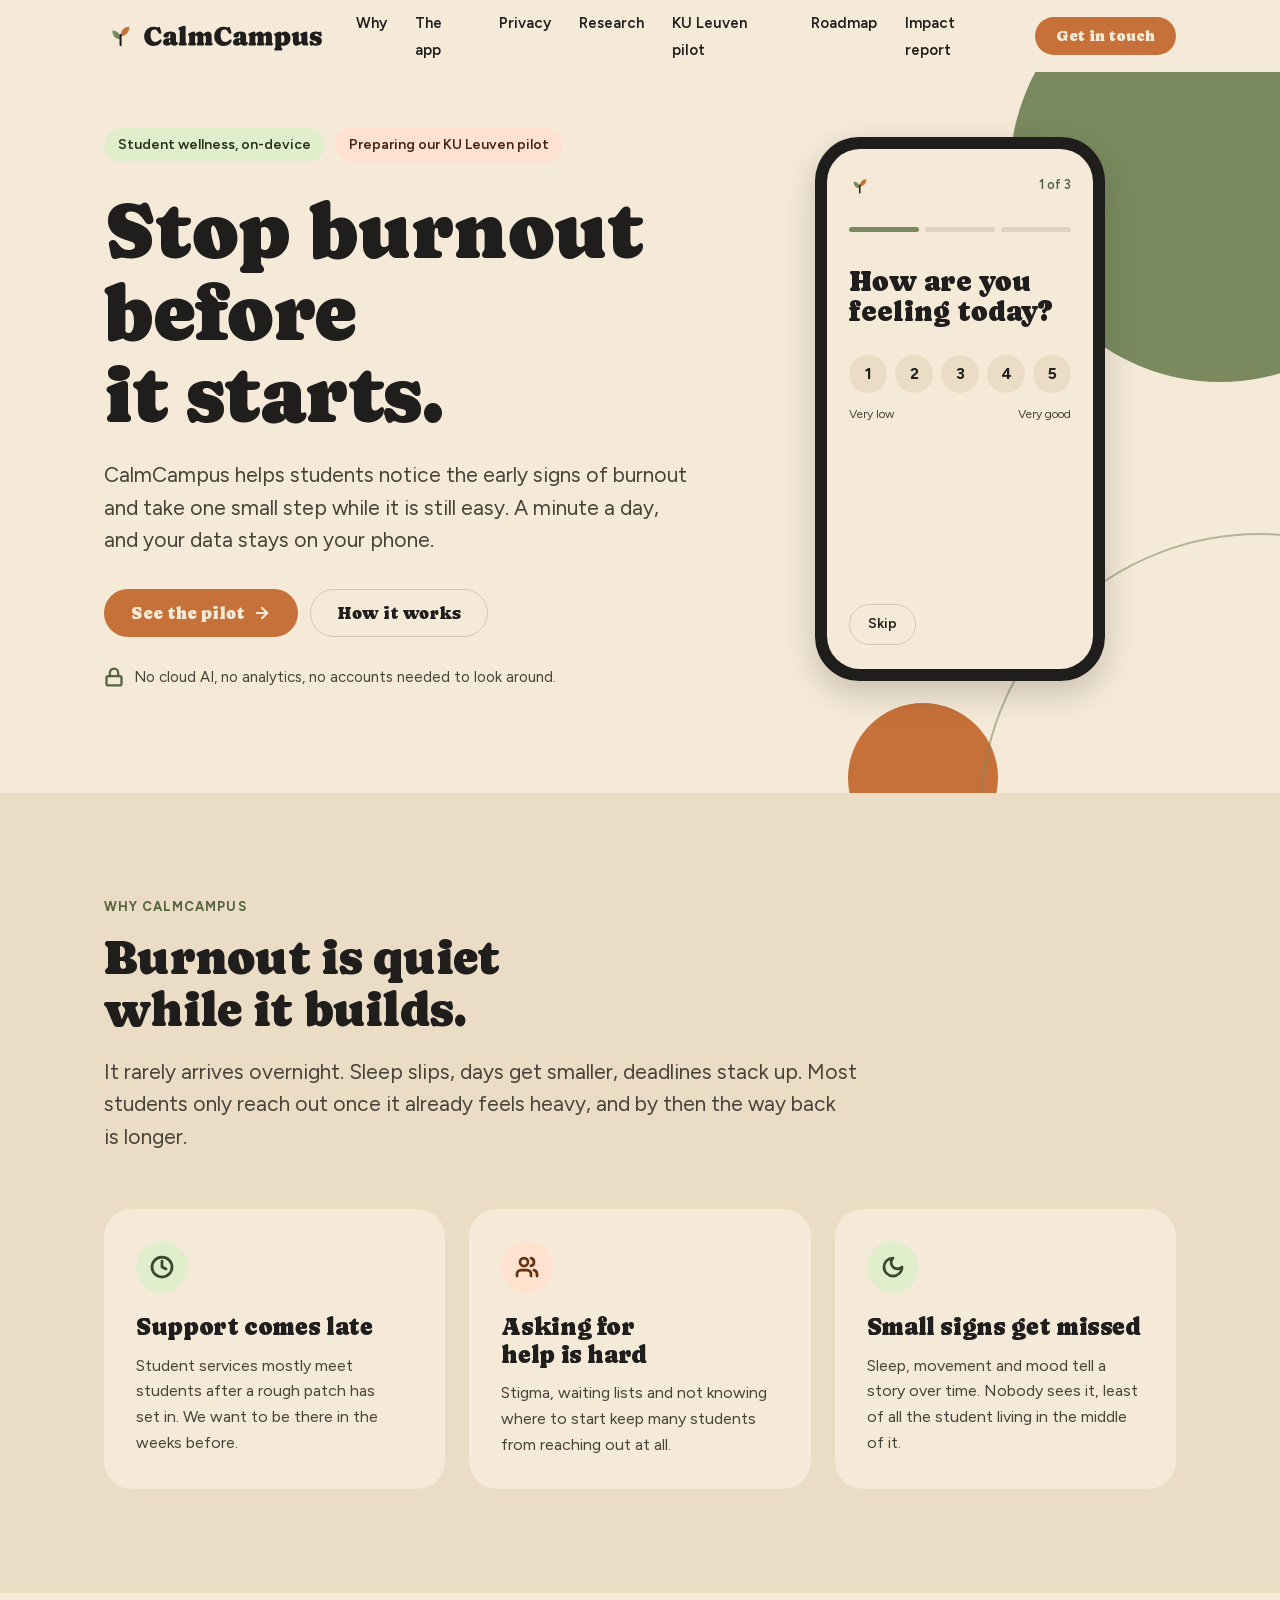
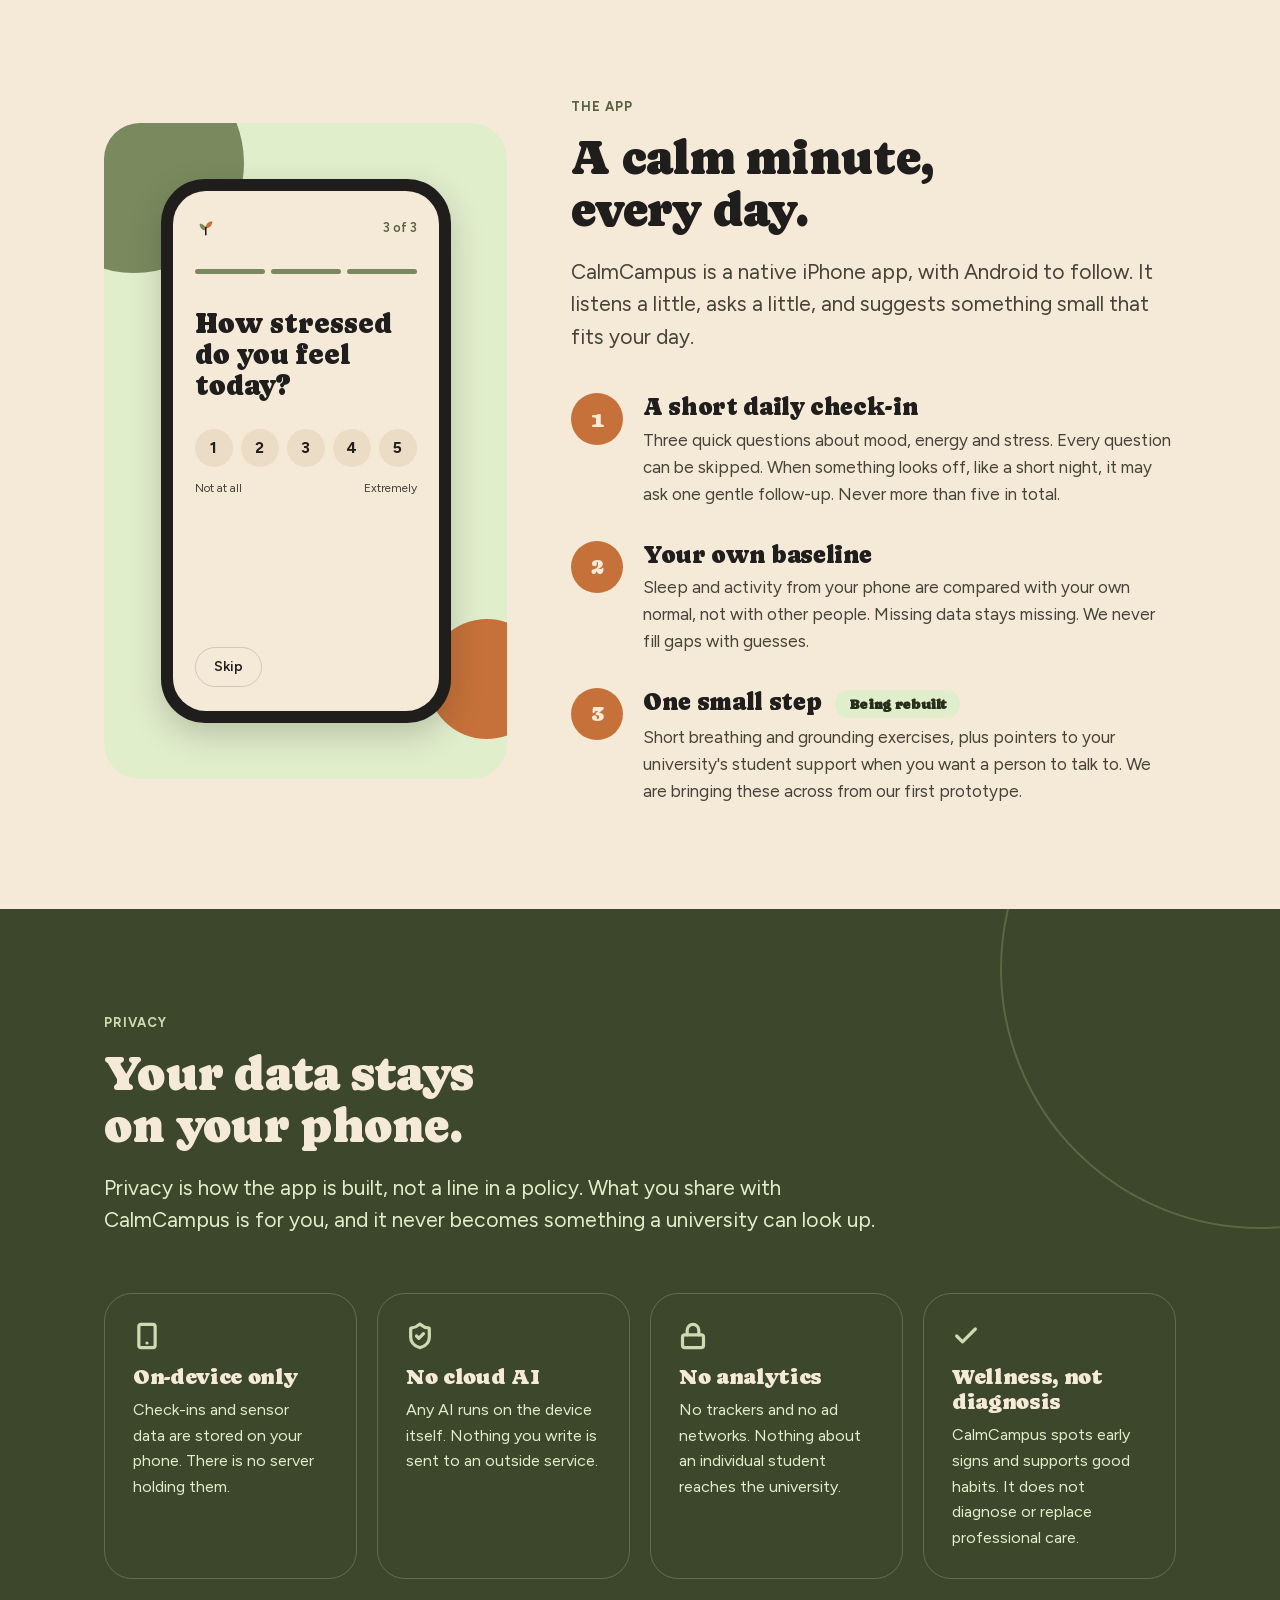
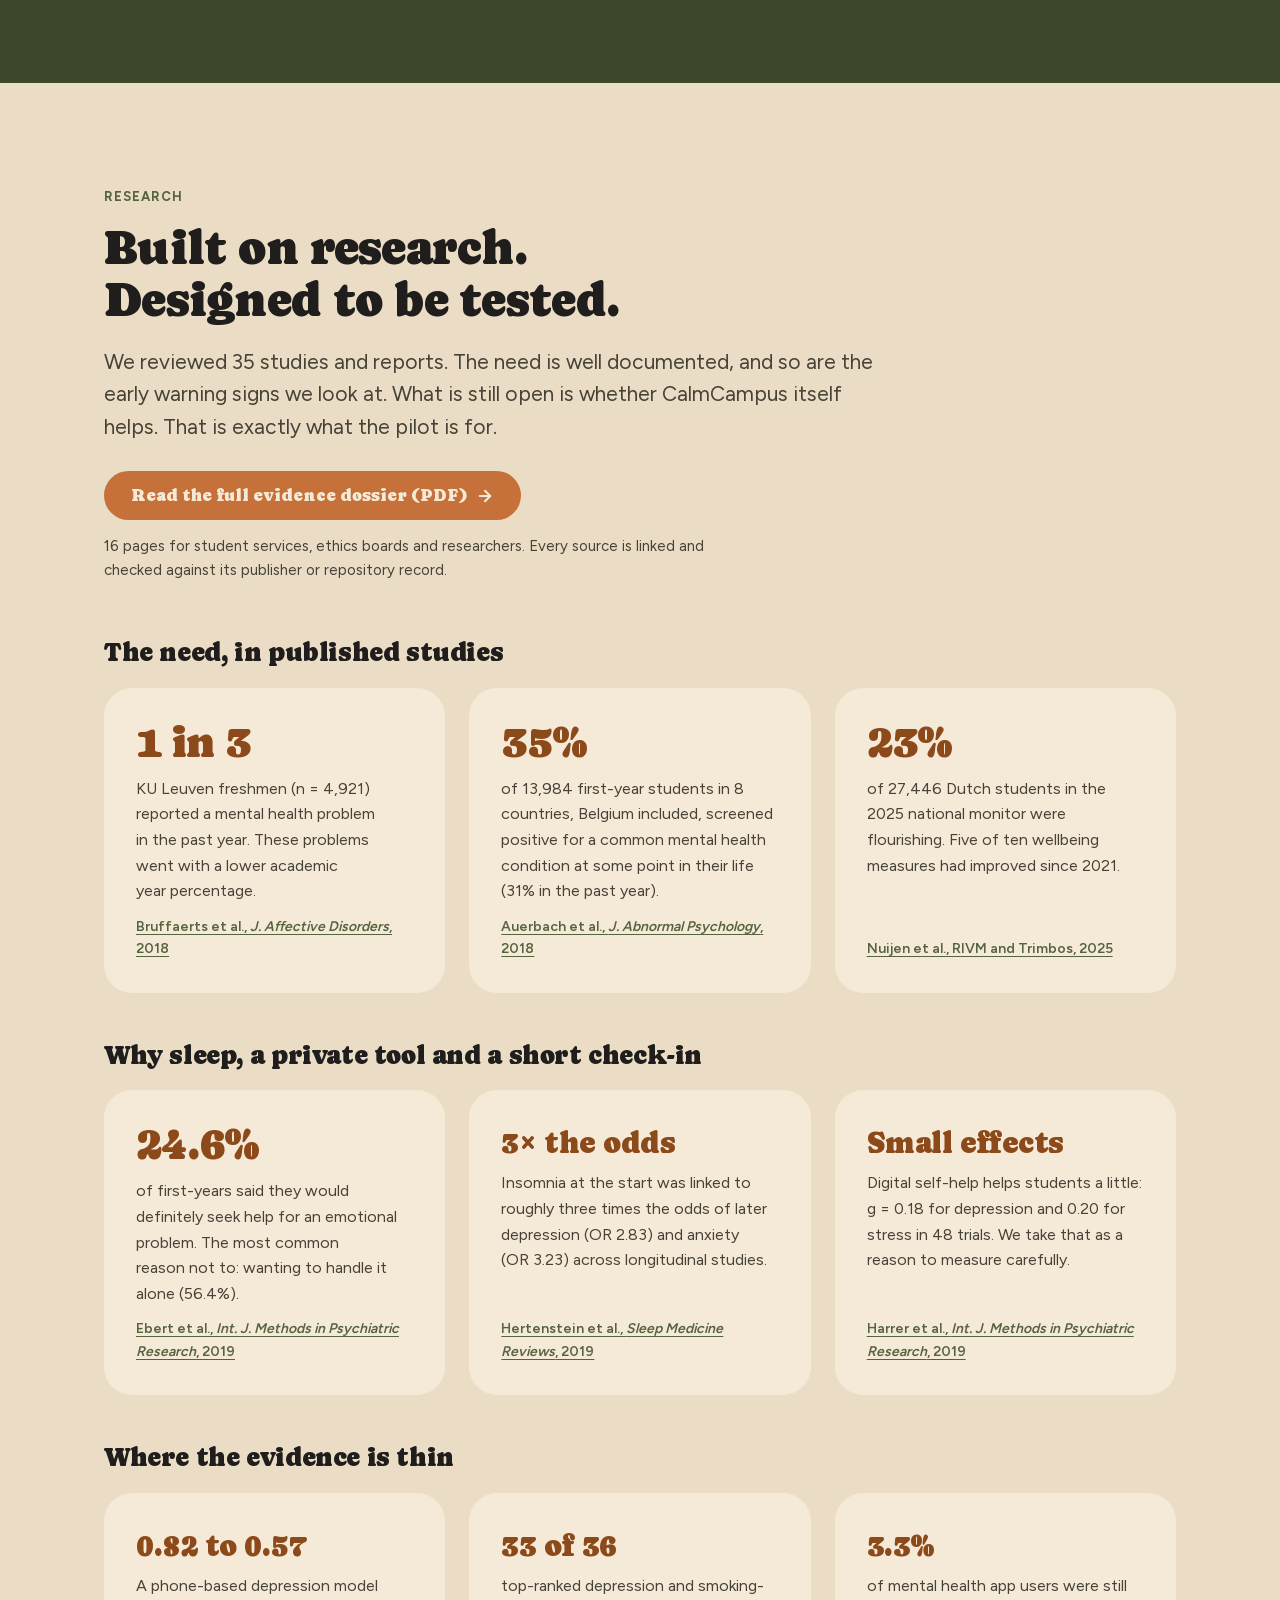
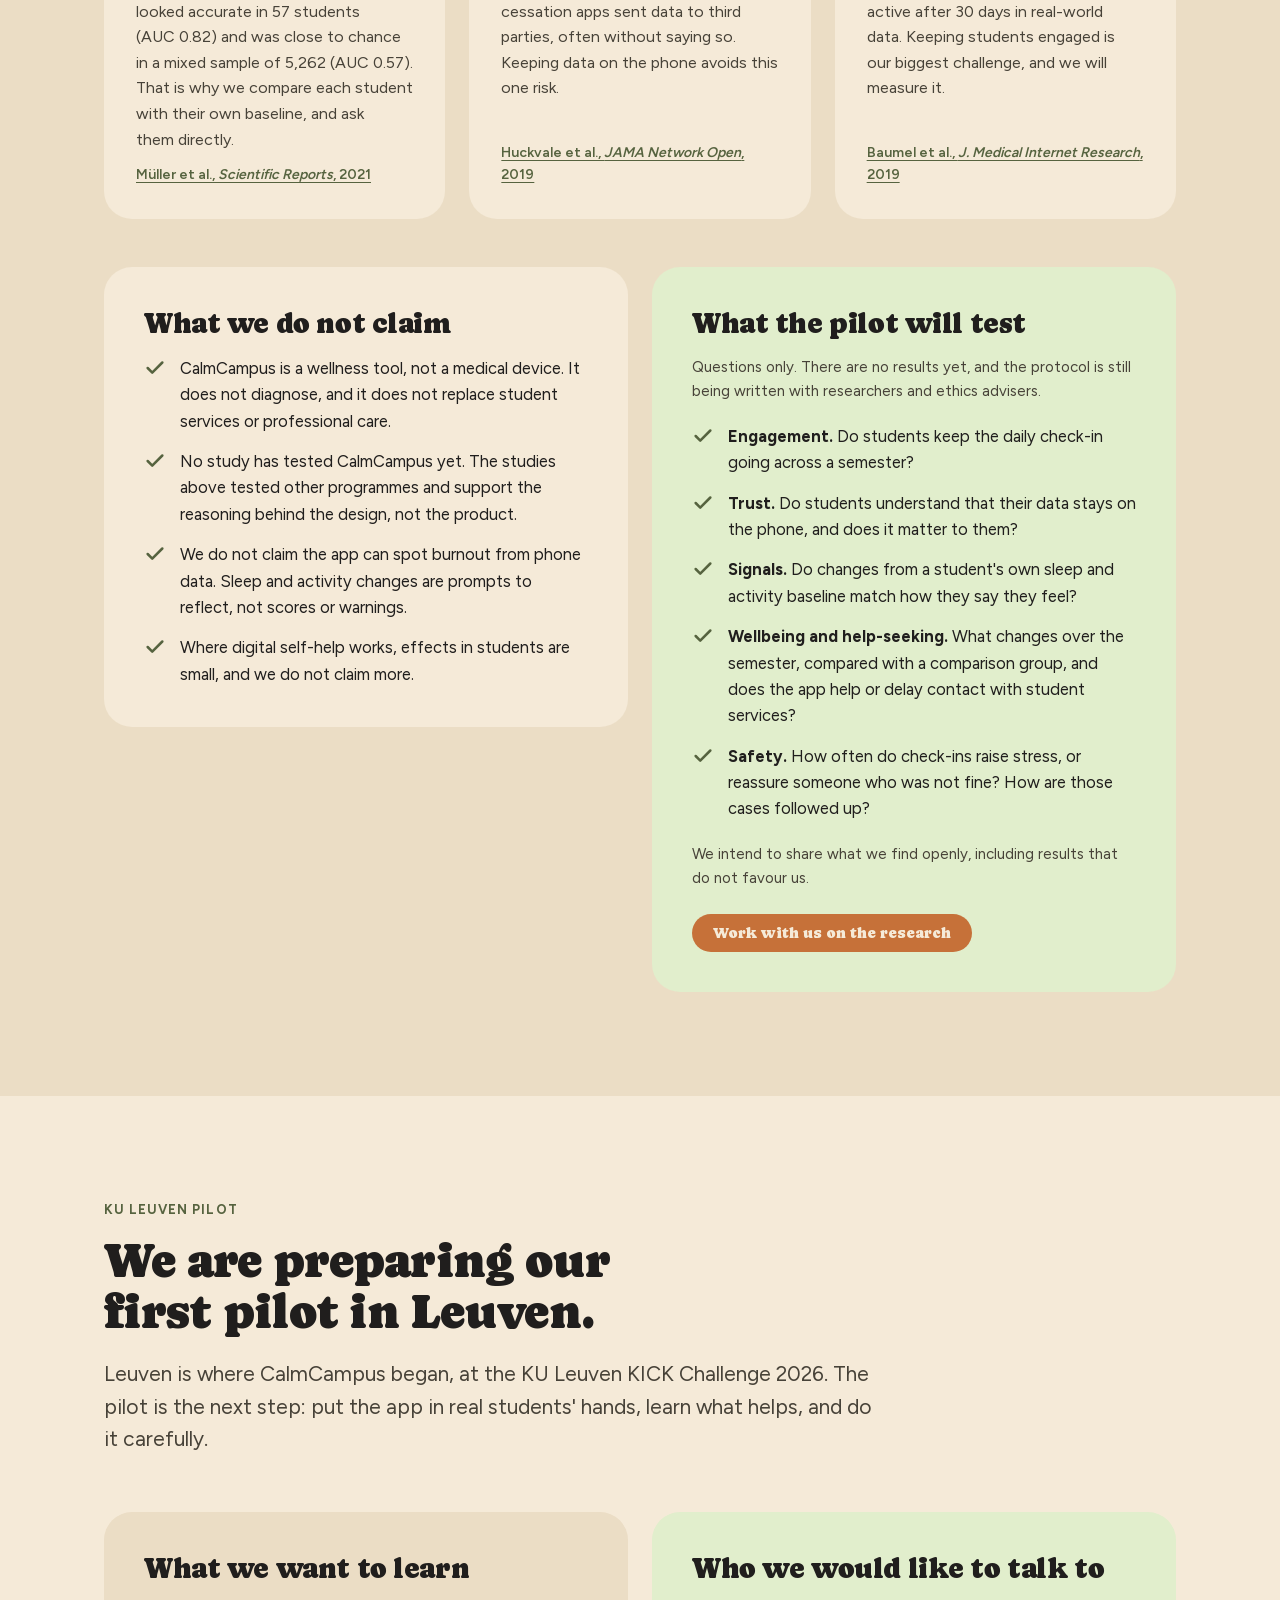
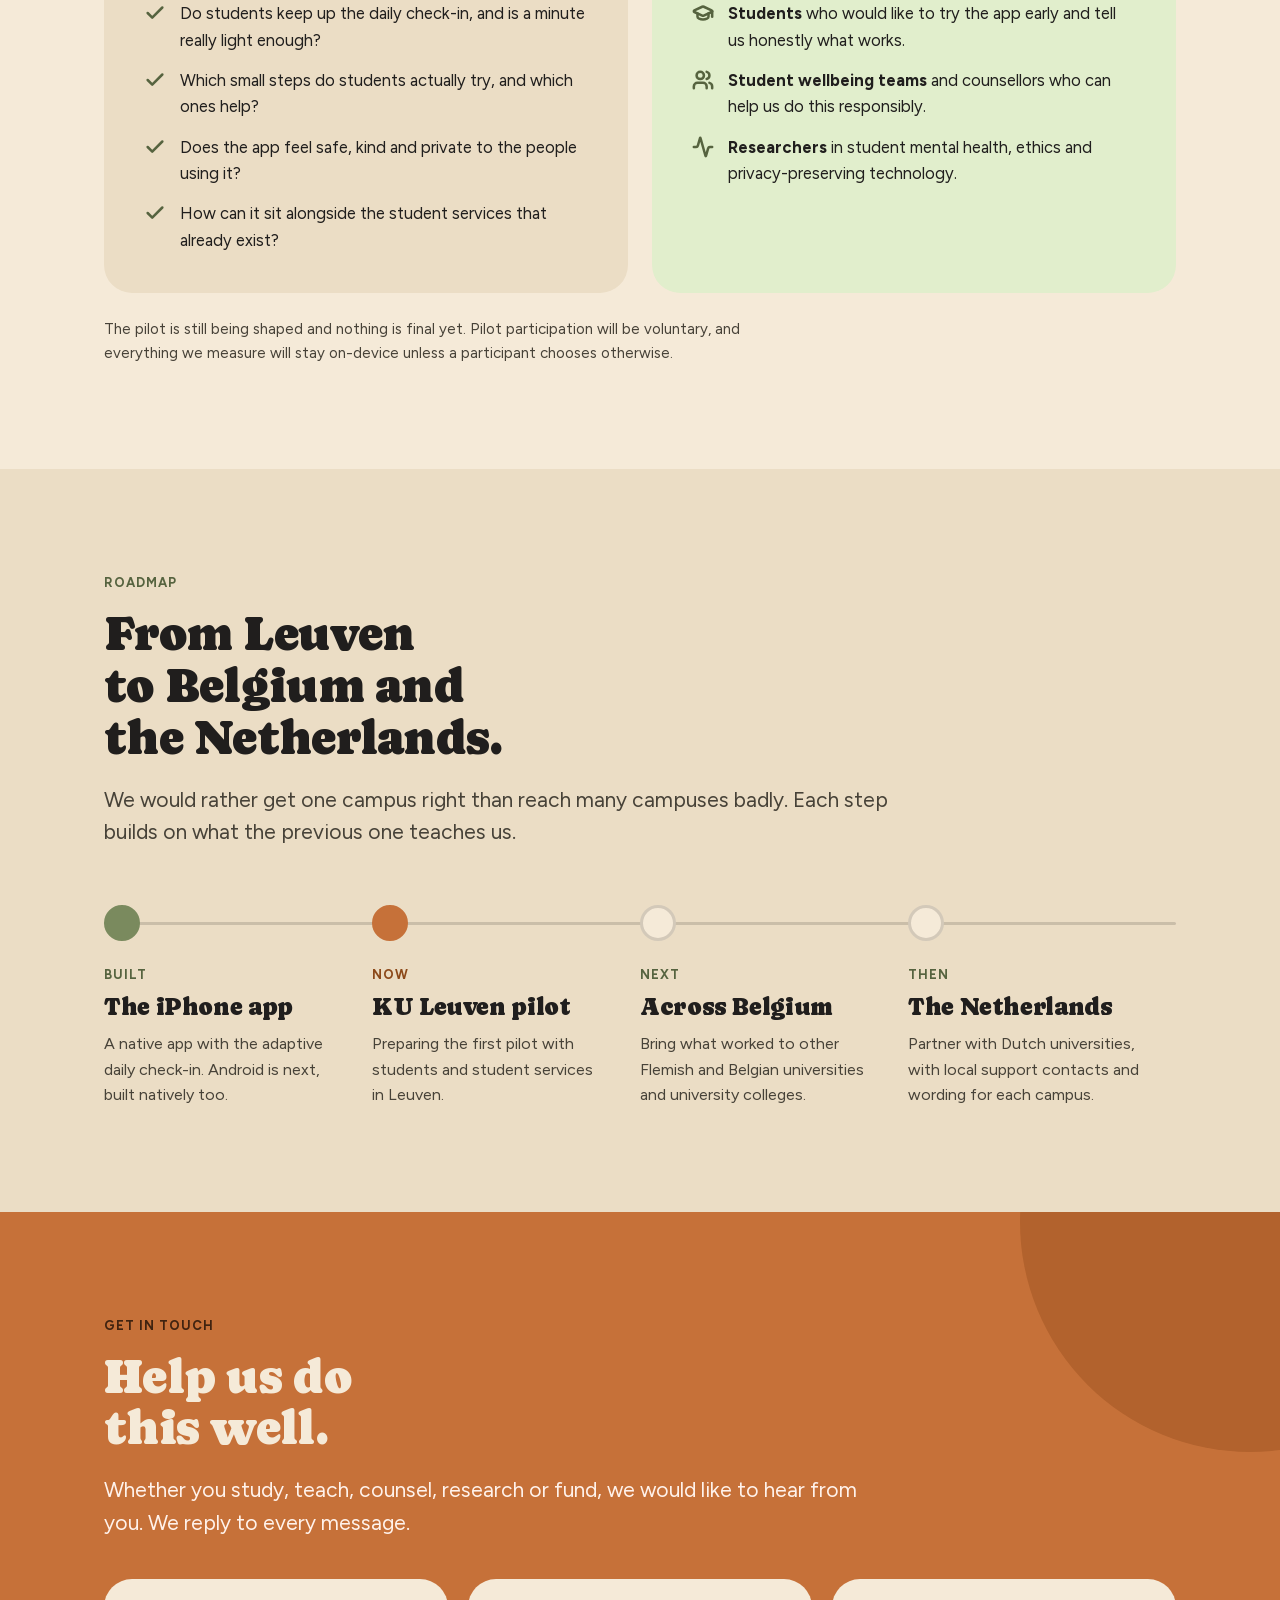
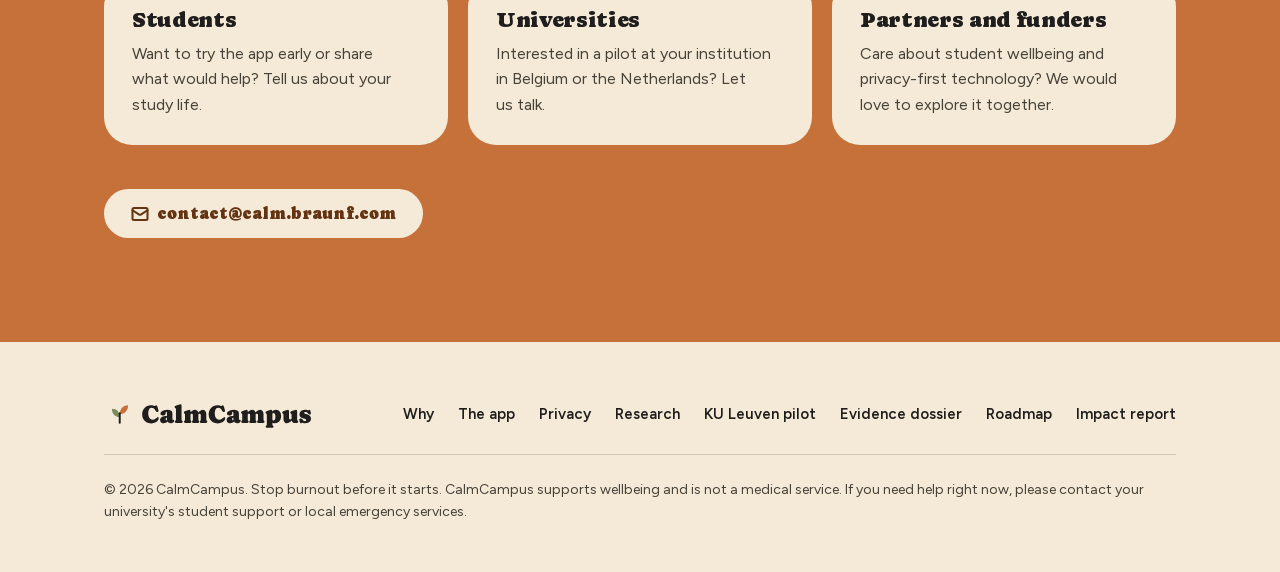
==== commit 10ddd1a1: "New link" ====
--- a/docs/index.html
+++ b/docs/index.html
@@ -214,7 +214,7 @@
         <div class="label">Research</div>
         <h2>Built on research. Designed to be tested.</h2>
         <p class="lead">We reviewed 35 studies and reports. The need is well documented, and so are the early warning signs we look at. What is still open is whether CalmCampus itself helps. That is exactly what the pilot is for.</p>
-        <a href="CalmCampus-Evidence-Dossier.pdf" class="btn btn-primary dossier-btn" target="_blank" rel="noopener">Read the full evidence dossier (PDF) <svg class="ico" aria-hidden="true"><use href="#i-arrow"/></svg></a>
+        <a href="https://drive.google.com/file/d/1UN6VqGYSGna2Hcbdo8EwCFRiy_1UcfHb/view?usp=sharing" class="btn btn-primary dossier-btn" target="_blank" rel="noopener">Read the full evidence dossier (PDF) <svg class="ico" aria-hidden="true"><use href="#i-arrow"/></svg></a>
         <p class="dossier-meta">16 pages for student services, ethics boards and researchers. Every source is linked and checked against its publisher or repository record.</p>
       </div>
 
@@ -232,7 +232,7 @@
         </article>
         <article class="ev">
           <div class="ev-stat">23%</div>
-          <p>of 27,488 Dutch students in the 2025 national monitor were flourishing. Five of ten wellbeing measures had improved since 2021.</p>
+          <p>of 27,446 Dutch students in the 2025 national monitor were flourishing. Five of ten wellbeing measures had improved since 2021.</p>
           <a class="ev-cite" href="https://doi.org/10.21945/RIVM-2025-0106" target="_blank" rel="noopener">Nuijen et al., RIVM and Trimbos, 2025</a>
         </article>
       </div>
@@ -408,7 +408,7 @@
         <a href="#privacy">Privacy</a>
         <a href="#research">Research</a>
         <a href="#pilot">KU Leuven pilot</a>
-        <a href="CalmCampus-Evidence-Dossier.pdf" target="_blank" rel="noopener">Evidence dossier</a>
+        <a href="https://drive.google.com/file/d/1UN6VqGYSGna2Hcbdo8EwCFRiy_1UcfHb/view?usp=sharing" target="_blank" rel="noopener">Evidence dossier</a>
         <a href="#roadmap">Roadmap</a>
         <a href="report.html">Impact report</a>
       </nav>
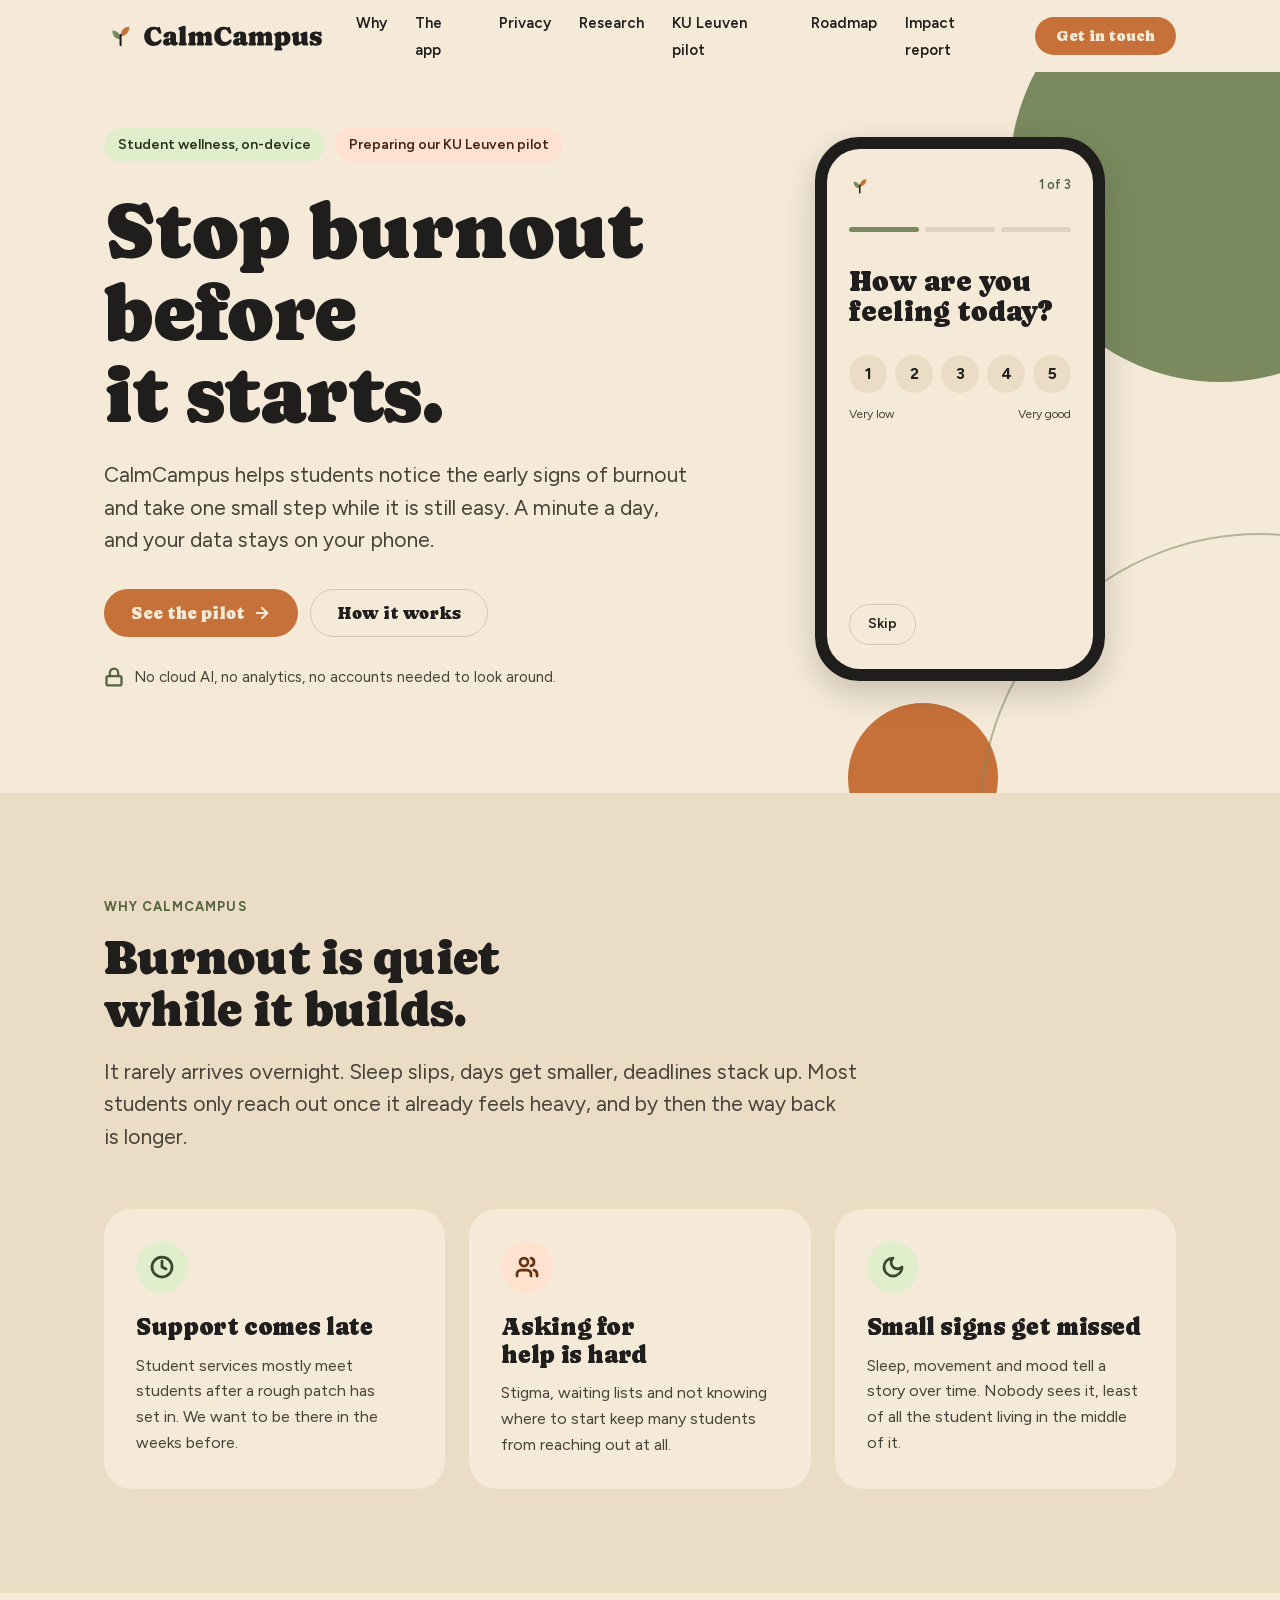
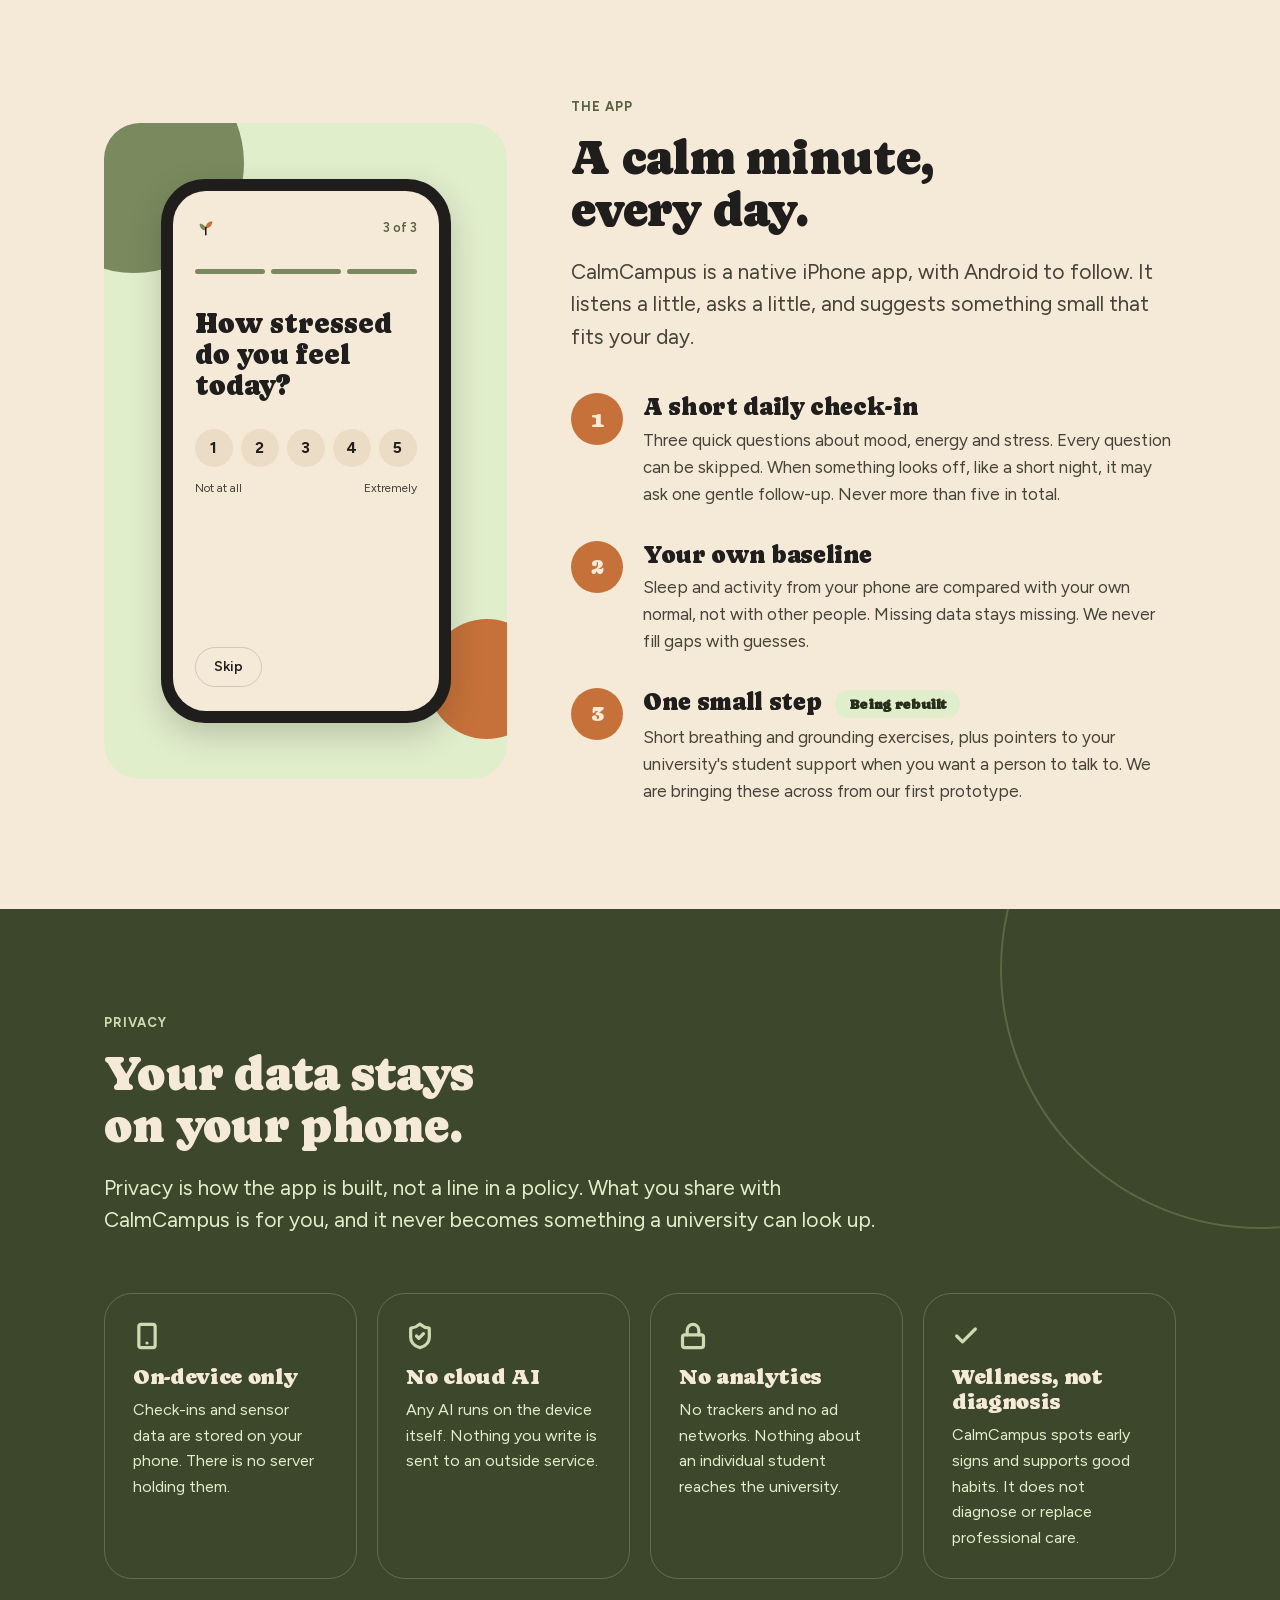
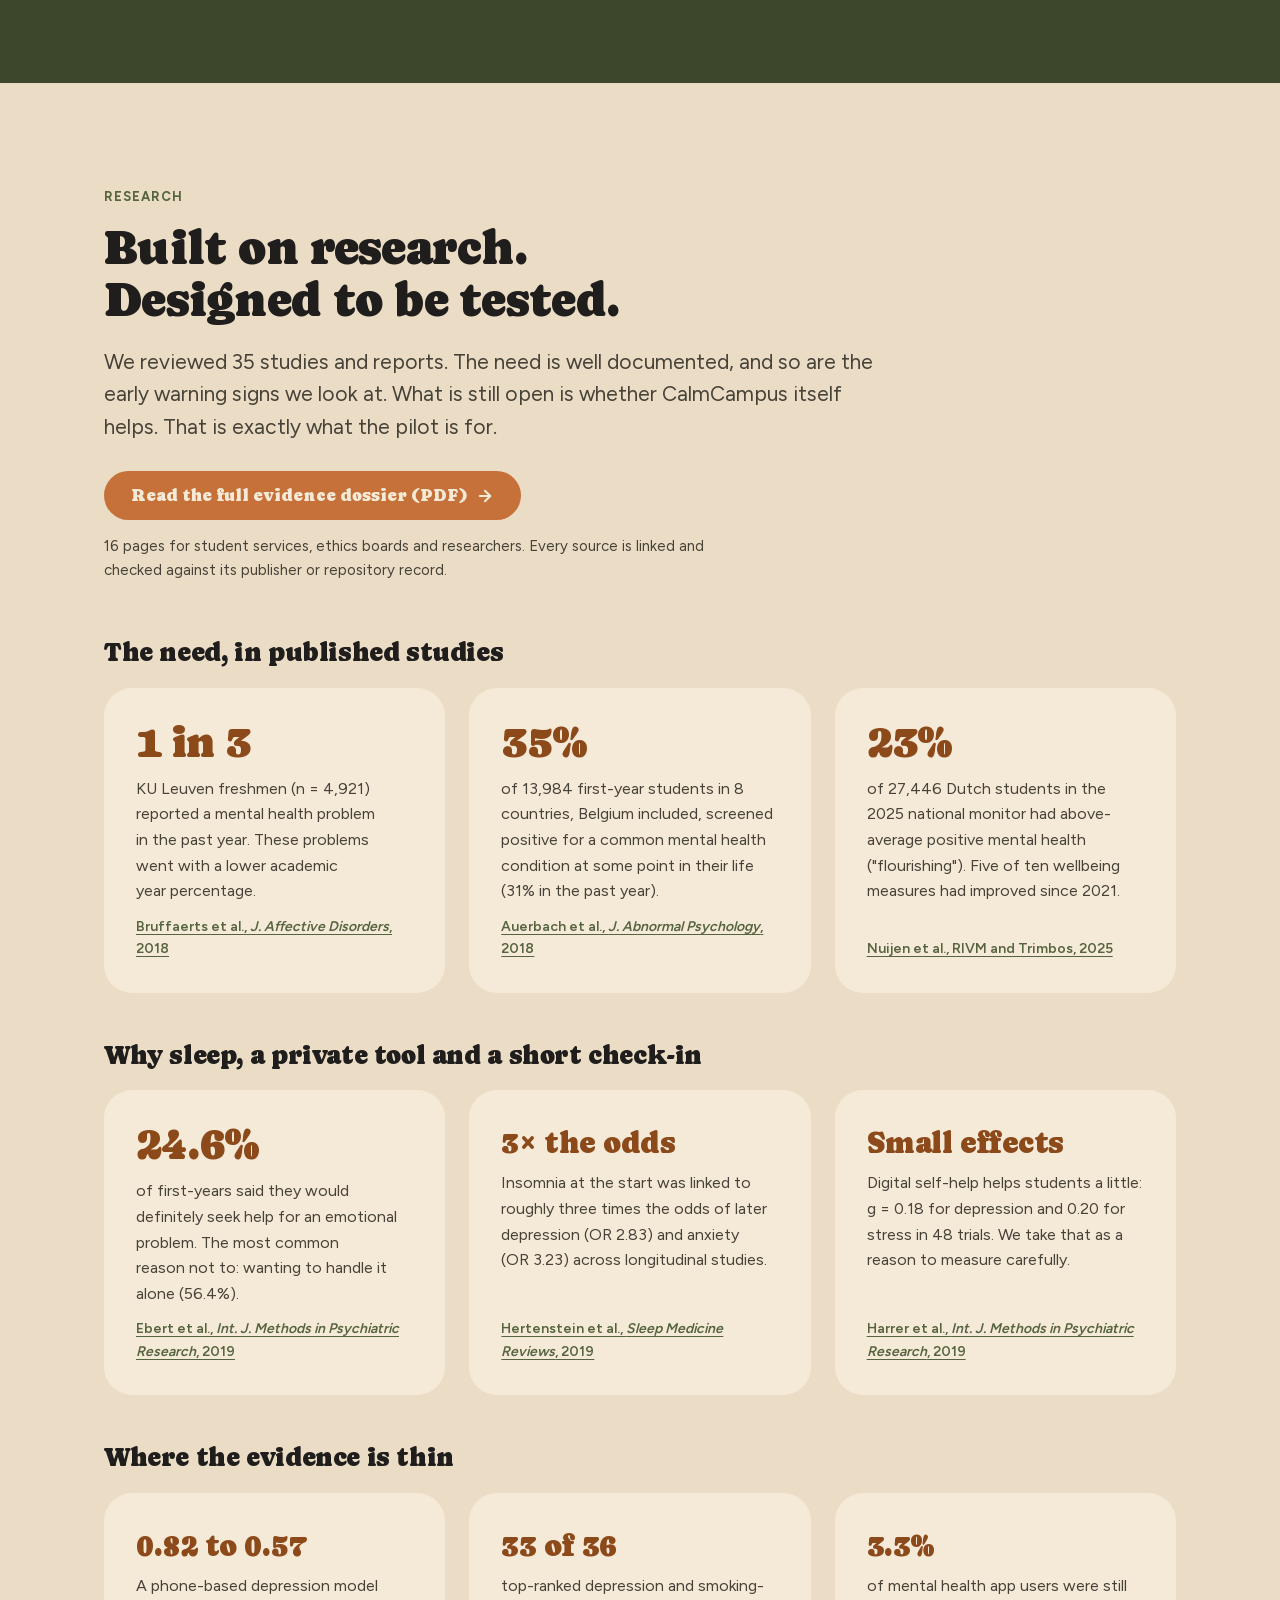
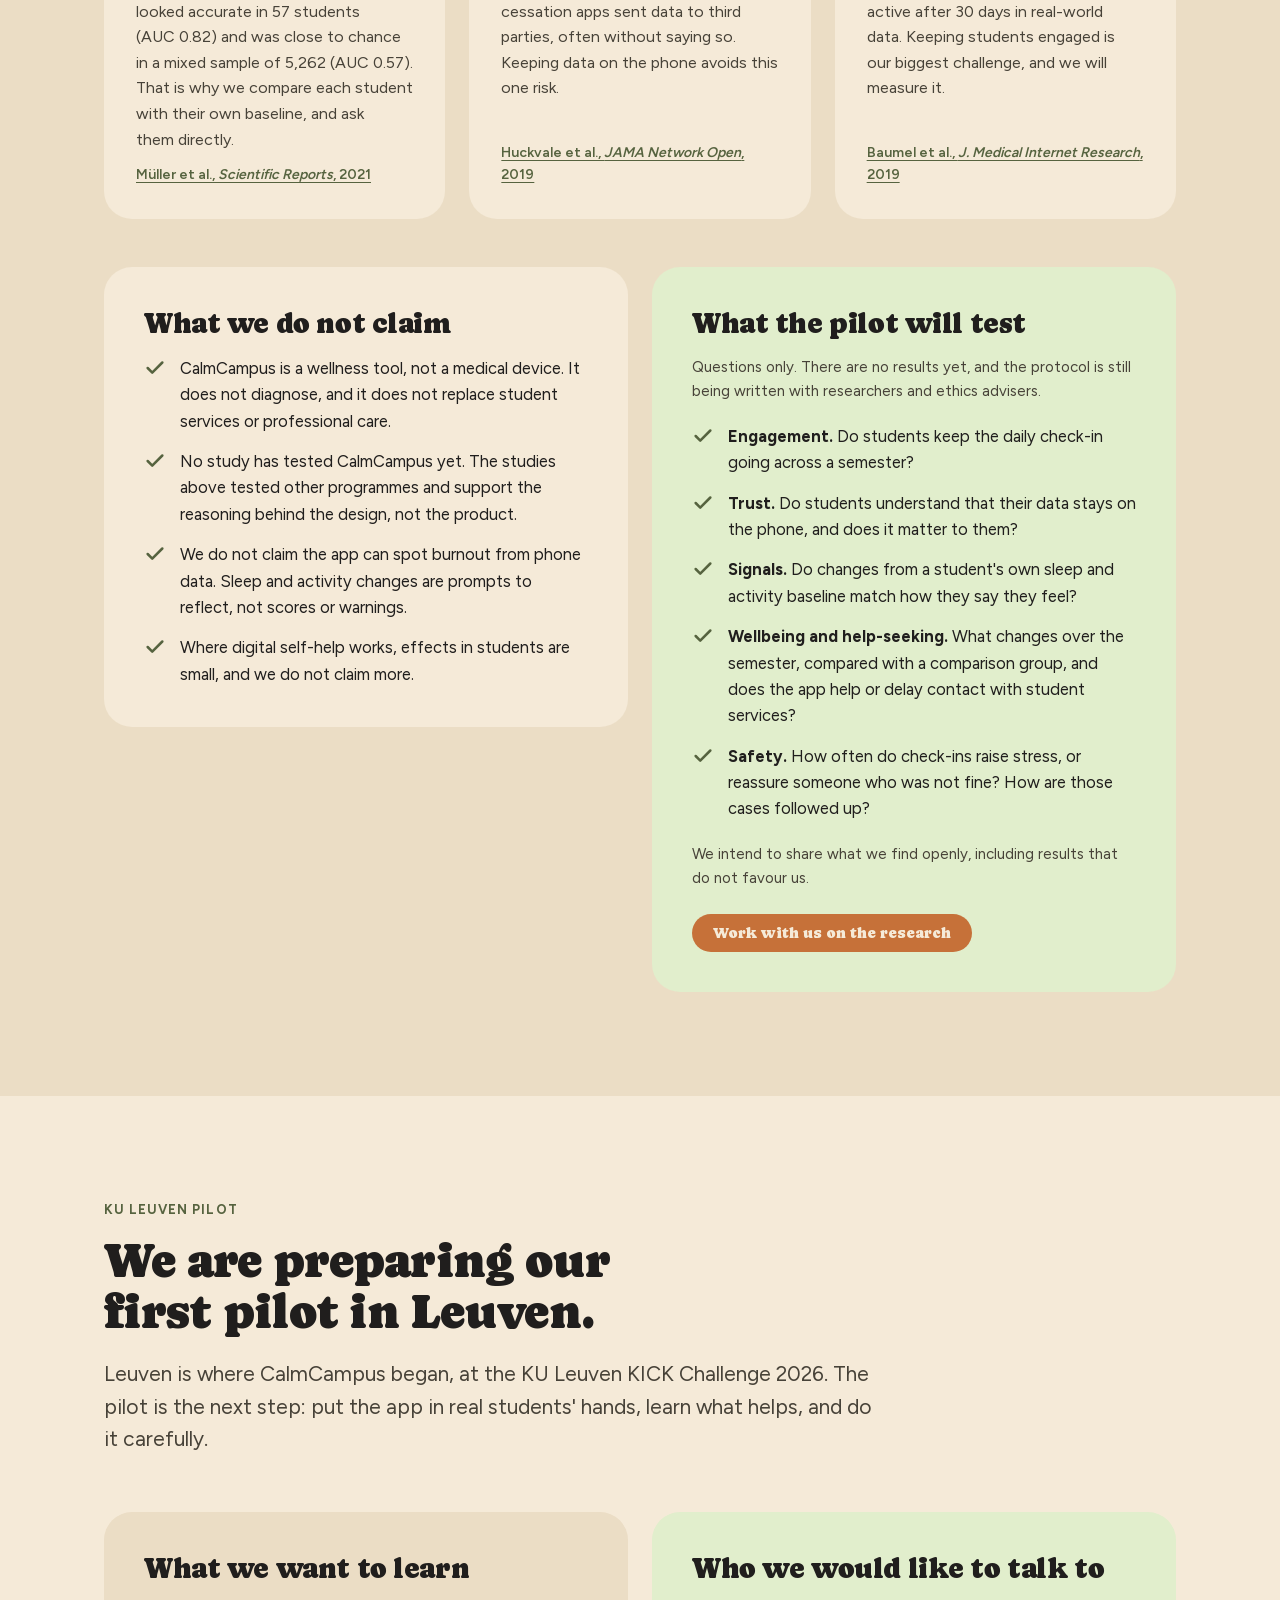
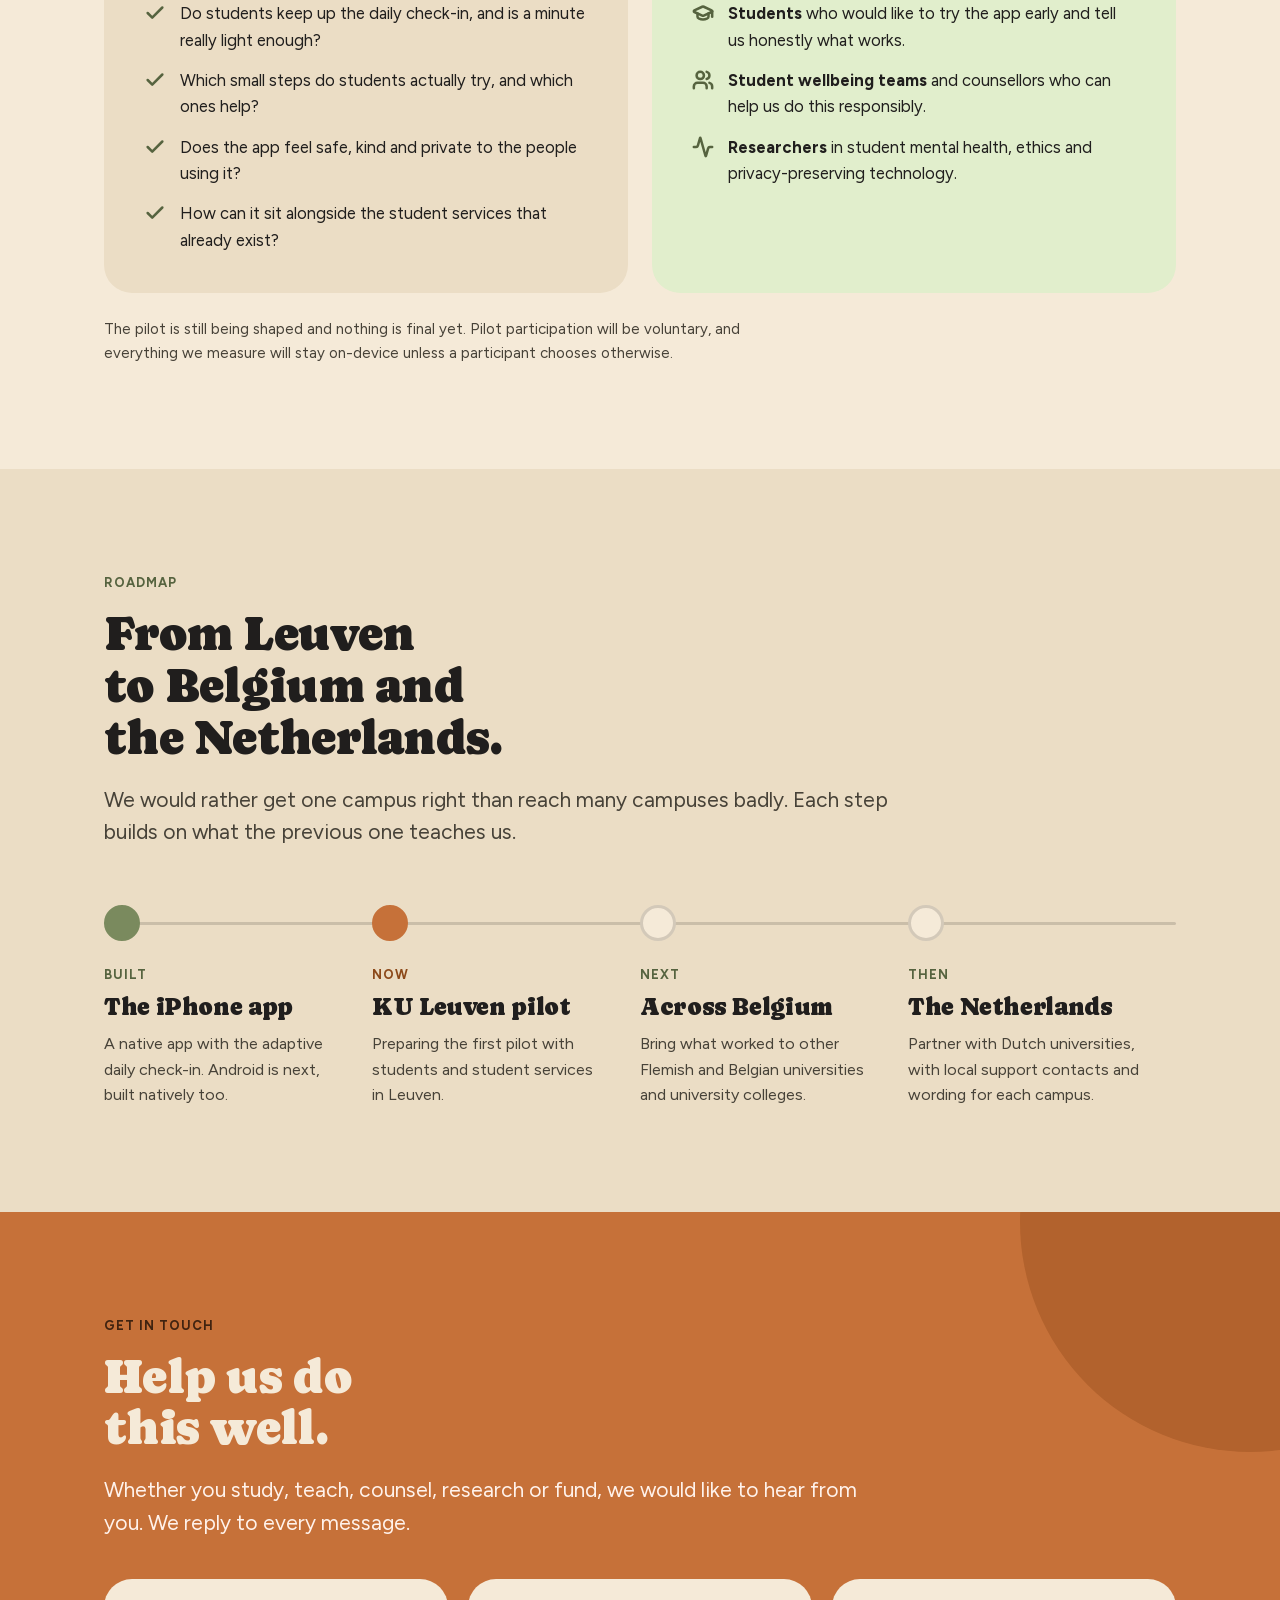
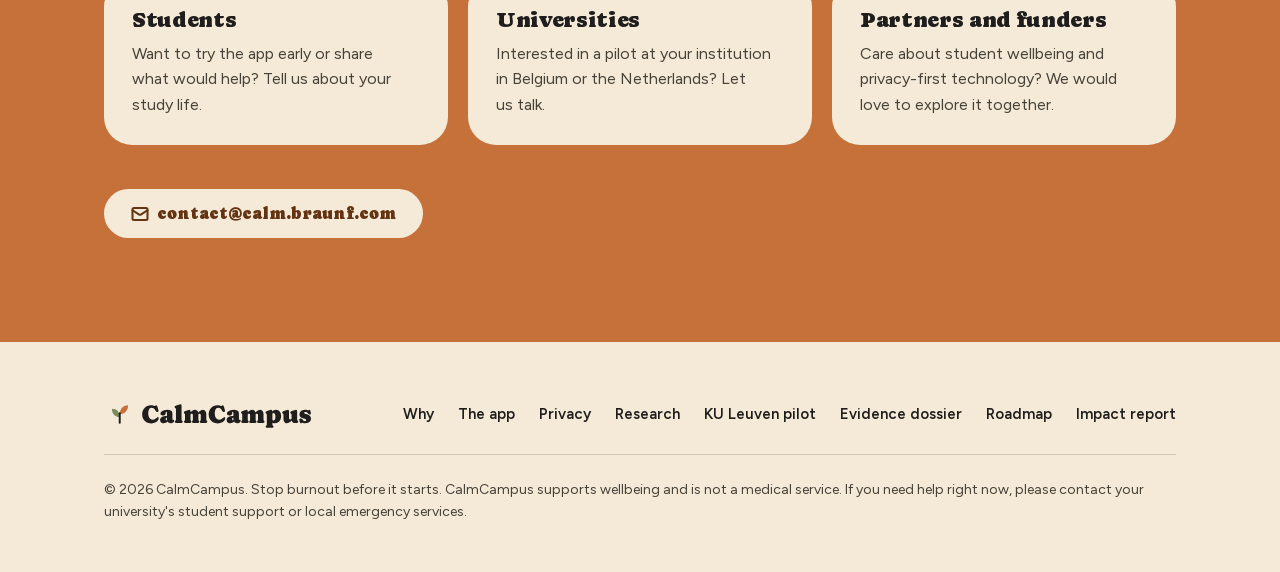
==== commit 81c9a27d: "Final touches" ====
--- a/docs/index.html
+++ b/docs/index.html
@@ -9,6 +9,8 @@
   <meta property="og:title" content="CalmCampus — Stop burnout before it starts">
   <meta property="og:description" content="A student wellness app where all data stays on-device. Preparing a pilot at KU Leuven.">
   <meta property="og:type" content="website">
+  <meta property="og:image" content="https://cc.braunf.com/assets/og-image.png">
+  <meta name="twitter:card" content="summary_large_image">
   <link rel="icon" type="image/png" sizes="32x32" href="assets/brand/first-sprout-favicon-32.png">
   <link rel="icon" type="image/png" sizes="512x512" href="assets/brand/first-sprout-favicon-512.png">
   <link rel="apple-touch-icon" href="assets/brand/first-sprout-app-icon-180.png">
@@ -232,7 +234,7 @@
         </article>
         <article class="ev">
           <div class="ev-stat">23%</div>
-          <p>of 27,446 Dutch students in the 2025 national monitor were flourishing. Five of ten wellbeing measures had improved since 2021.</p>
+          <p>of 27,446 Dutch students in the 2025 national monitor had above-average positive mental health ("flourishing"). Five of ten wellbeing measures had improved since 2021.</p>
           <a class="ev-cite" href="https://doi.org/10.21945/RIVM-2025-0106" target="_blank" rel="noopener">Nuijen et al., RIVM and Trimbos, 2025</a>
         </article>
       </div>
--- a/docs/site.css
+++ b/docs/site.css
@@ -283,3 +283,29 @@
 .claims .panel { background: var(--cream); }
 .claims .research-plan { background: var(--sage-200); }
 .ev-word { font-size: 30px; }
+
+/* Report */
+.report-hero { padding-bottom: 88px; }
+.report-hero h1 { max-width: 16ch; }
+.report-hero .c1 { width: 380px; height: 380px; right: -140px; top: -120px; }
+.report-hero .wrap { position: relative; z-index: 1; }
+.bullets { list-style: none; display: flex; flex-direction: column; gap: 10px; margin-top: 6px; }
+.bullets li { display: grid; grid-template-columns: 22px 1fr; gap: 10px; font-size: 15.5px; color: var(--neutral-800); }
+.bullets svg { width: 20px; height: 20px; color: var(--sage-700); margin-top: 2px; }
+.table-wrap { overflow-x: auto; }
+.data-table { width: 100%; border-collapse: collapse; font-size: 16px; background: var(--sand); border-radius: 28px; overflow: hidden; }
+.data-table th { text-align: left; font-size: 13px; font-weight: 700; letter-spacing: .08em; text-transform: uppercase; color: var(--sage-700); padding: 18px 24px; }
+.data-table td { padding: 16px 24px; border-top: 1px solid var(--divider); vertical-align: top; }
+.data-table td:first-child { font-weight: 700; }
+.status { display: inline-block; font-size: 14px; font-weight: 600; padding: 4px 12px; border-radius: 999px; white-space: nowrap; }
+.status.ok { background: var(--sage-200); color: var(--sage-900); }
+.status.no { background: var(--terracotta-200); color: #402310; }
+@media (max-width: 720px) {
+  .data-table, .data-table tbody, .data-table tr, .data-table td { display: block; }
+  .data-table thead { display: none; }
+  .data-table tr { padding: 16px 20px; border-top: 1px solid var(--divider); }
+  .data-table tr:first-child { border-top: 0; }
+  .data-table td { border: 0; padding: 3px 0; }
+  .data-table td::before { content: attr(data-label) ": "; font-weight: 600; color: var(--sage-700); }
+  .data-table td:first-child::before, .data-table td:last-child::before { content: ""; }
+}
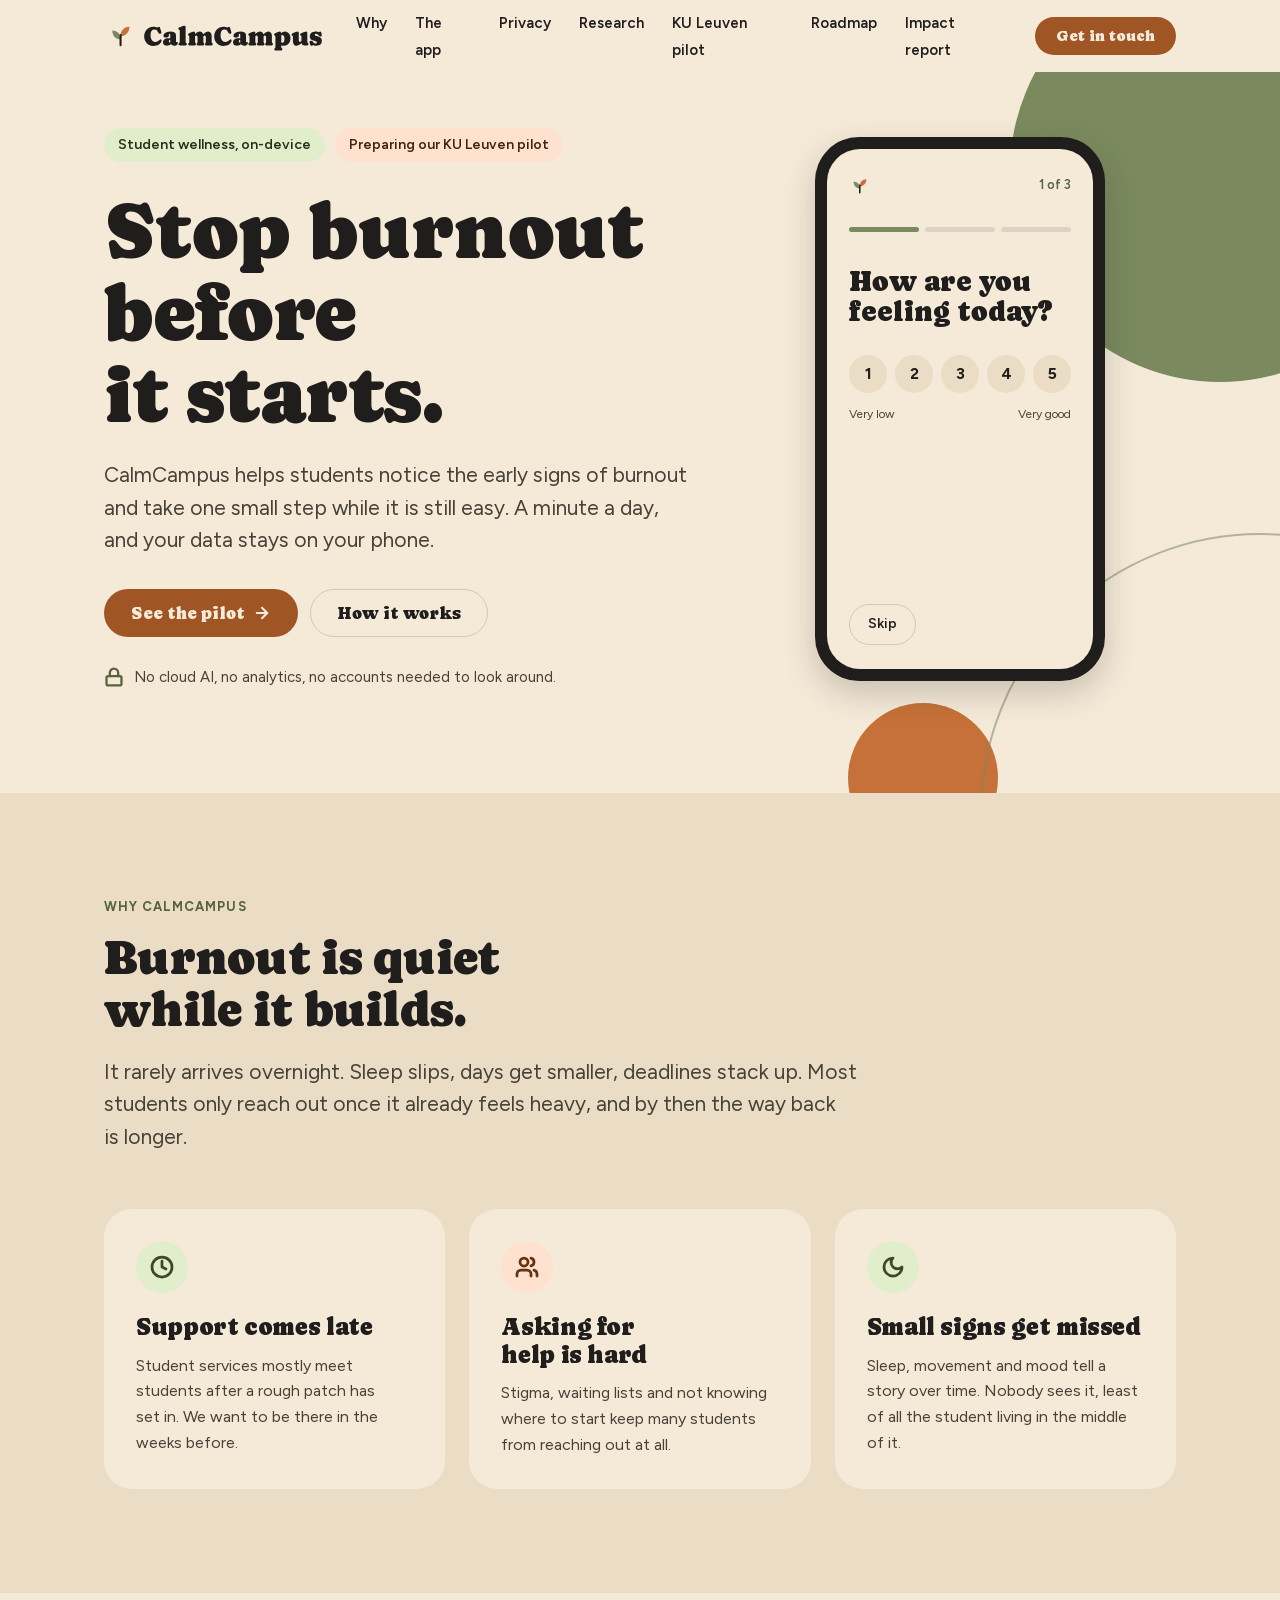
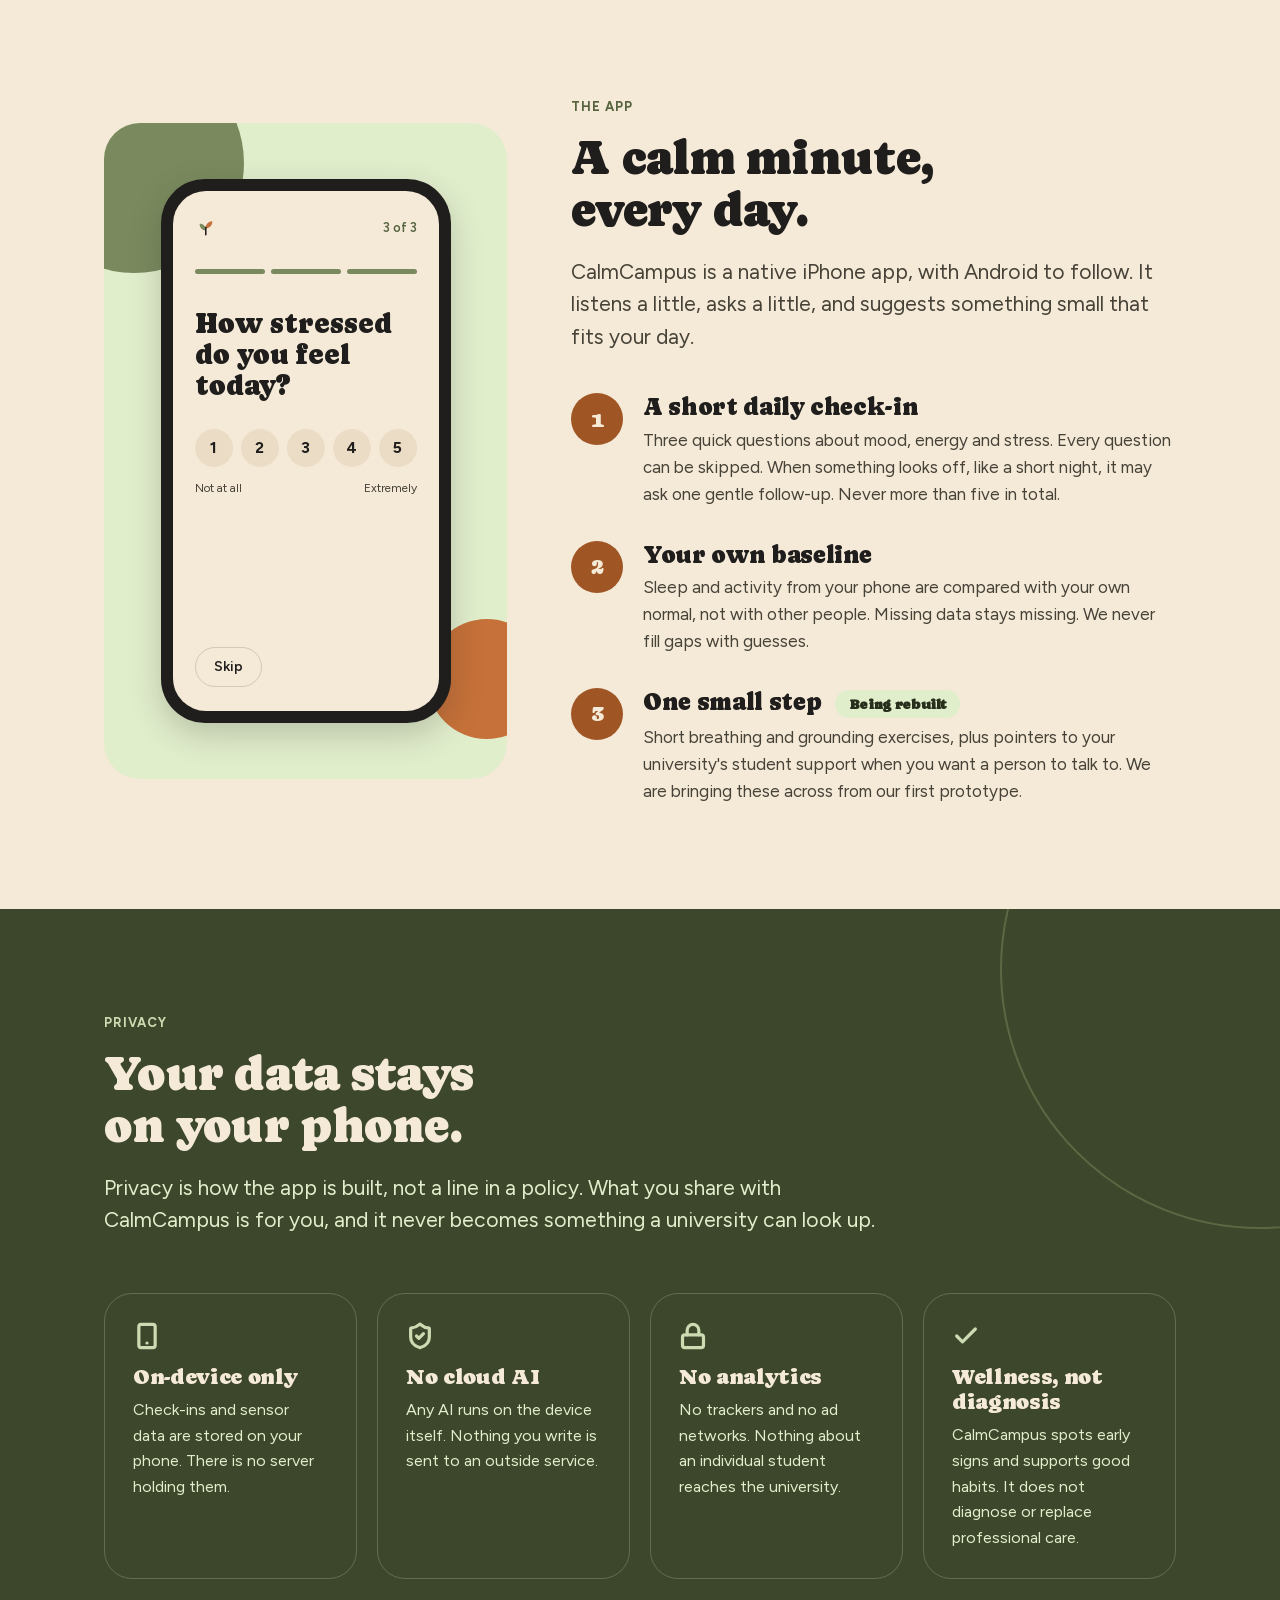
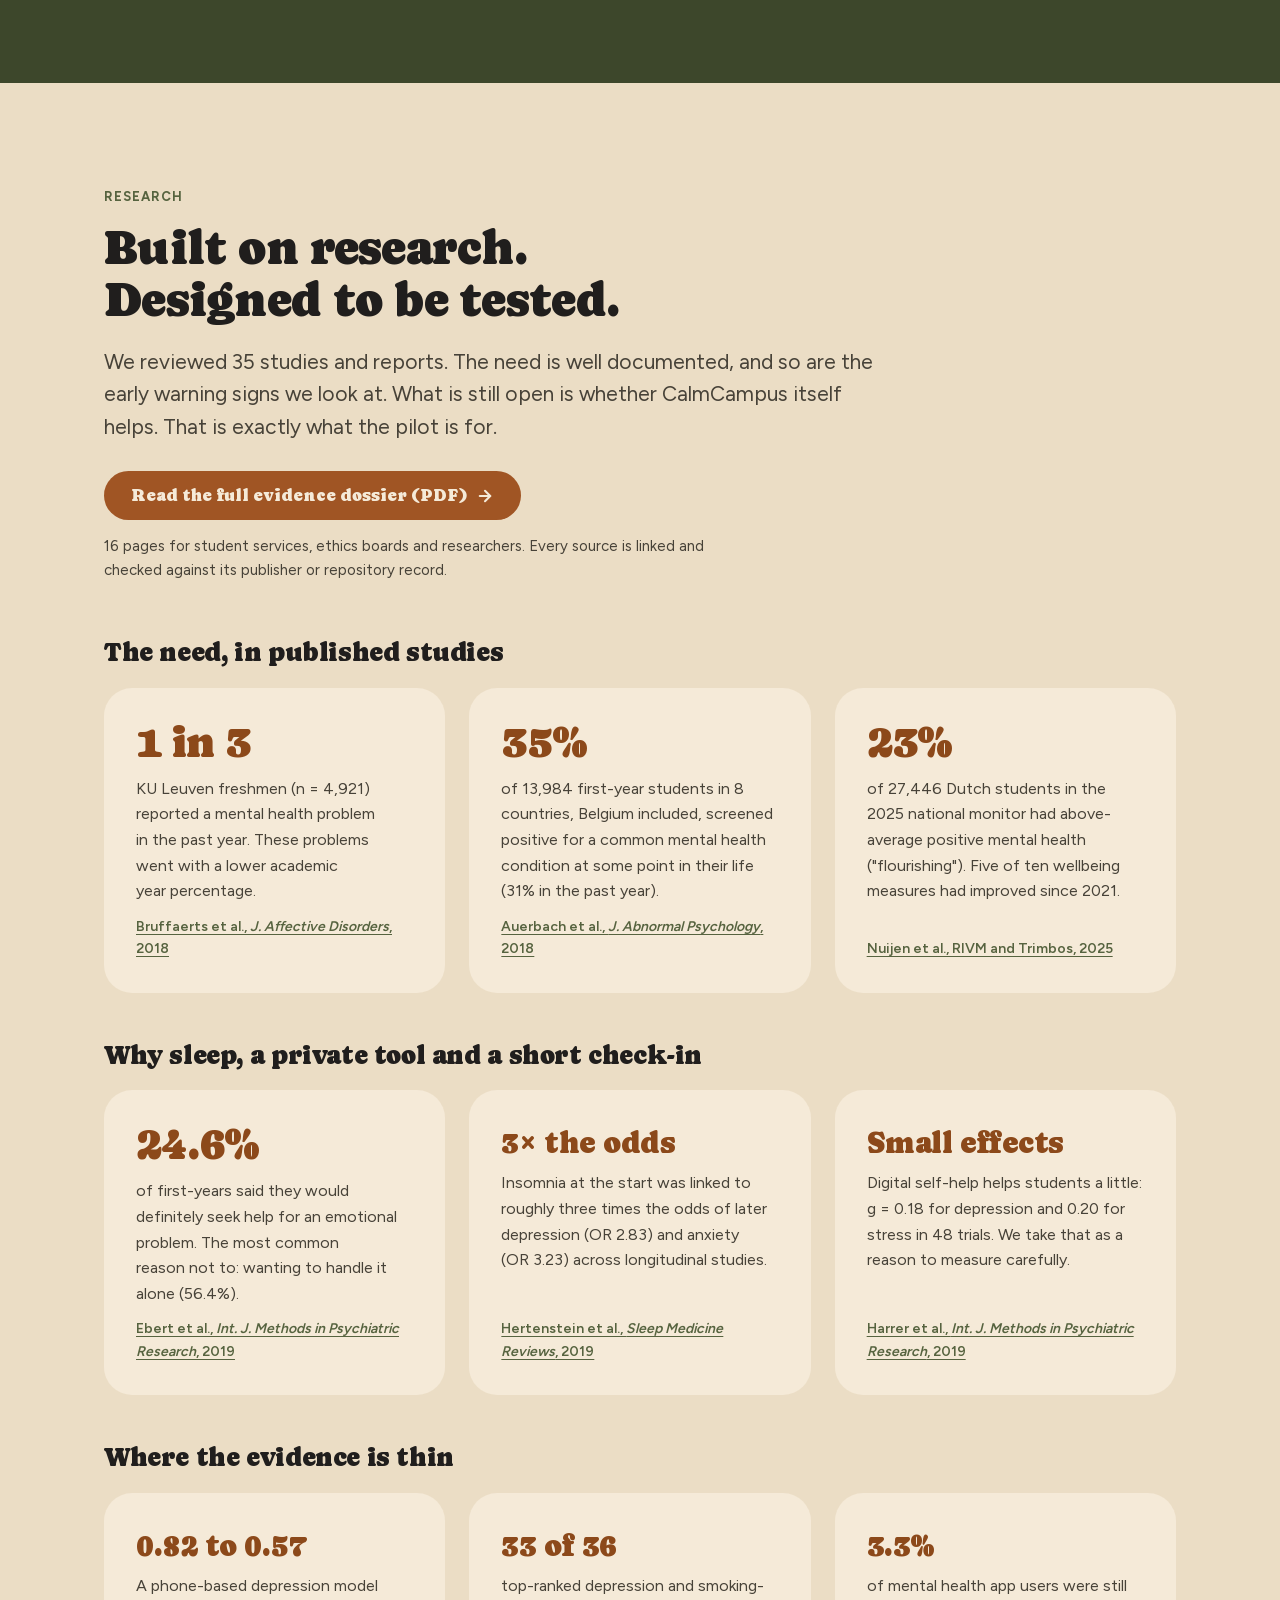
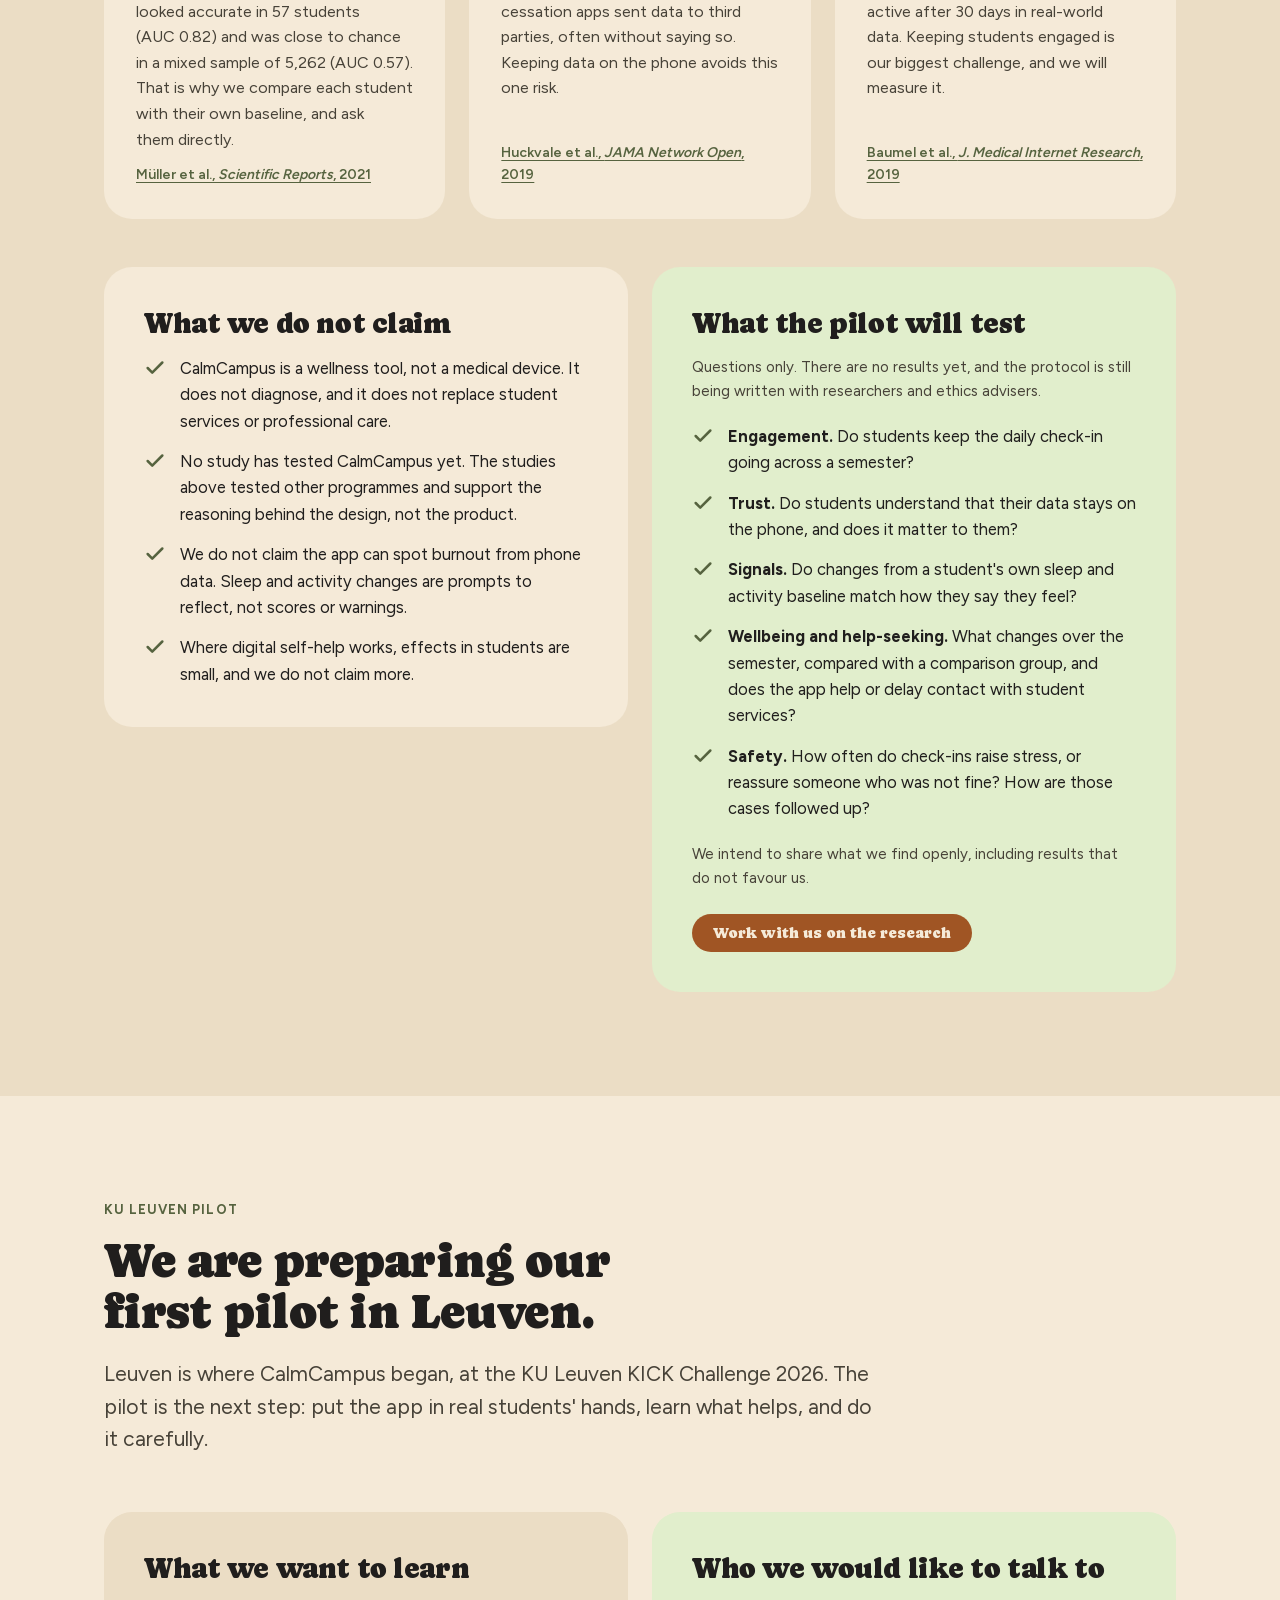
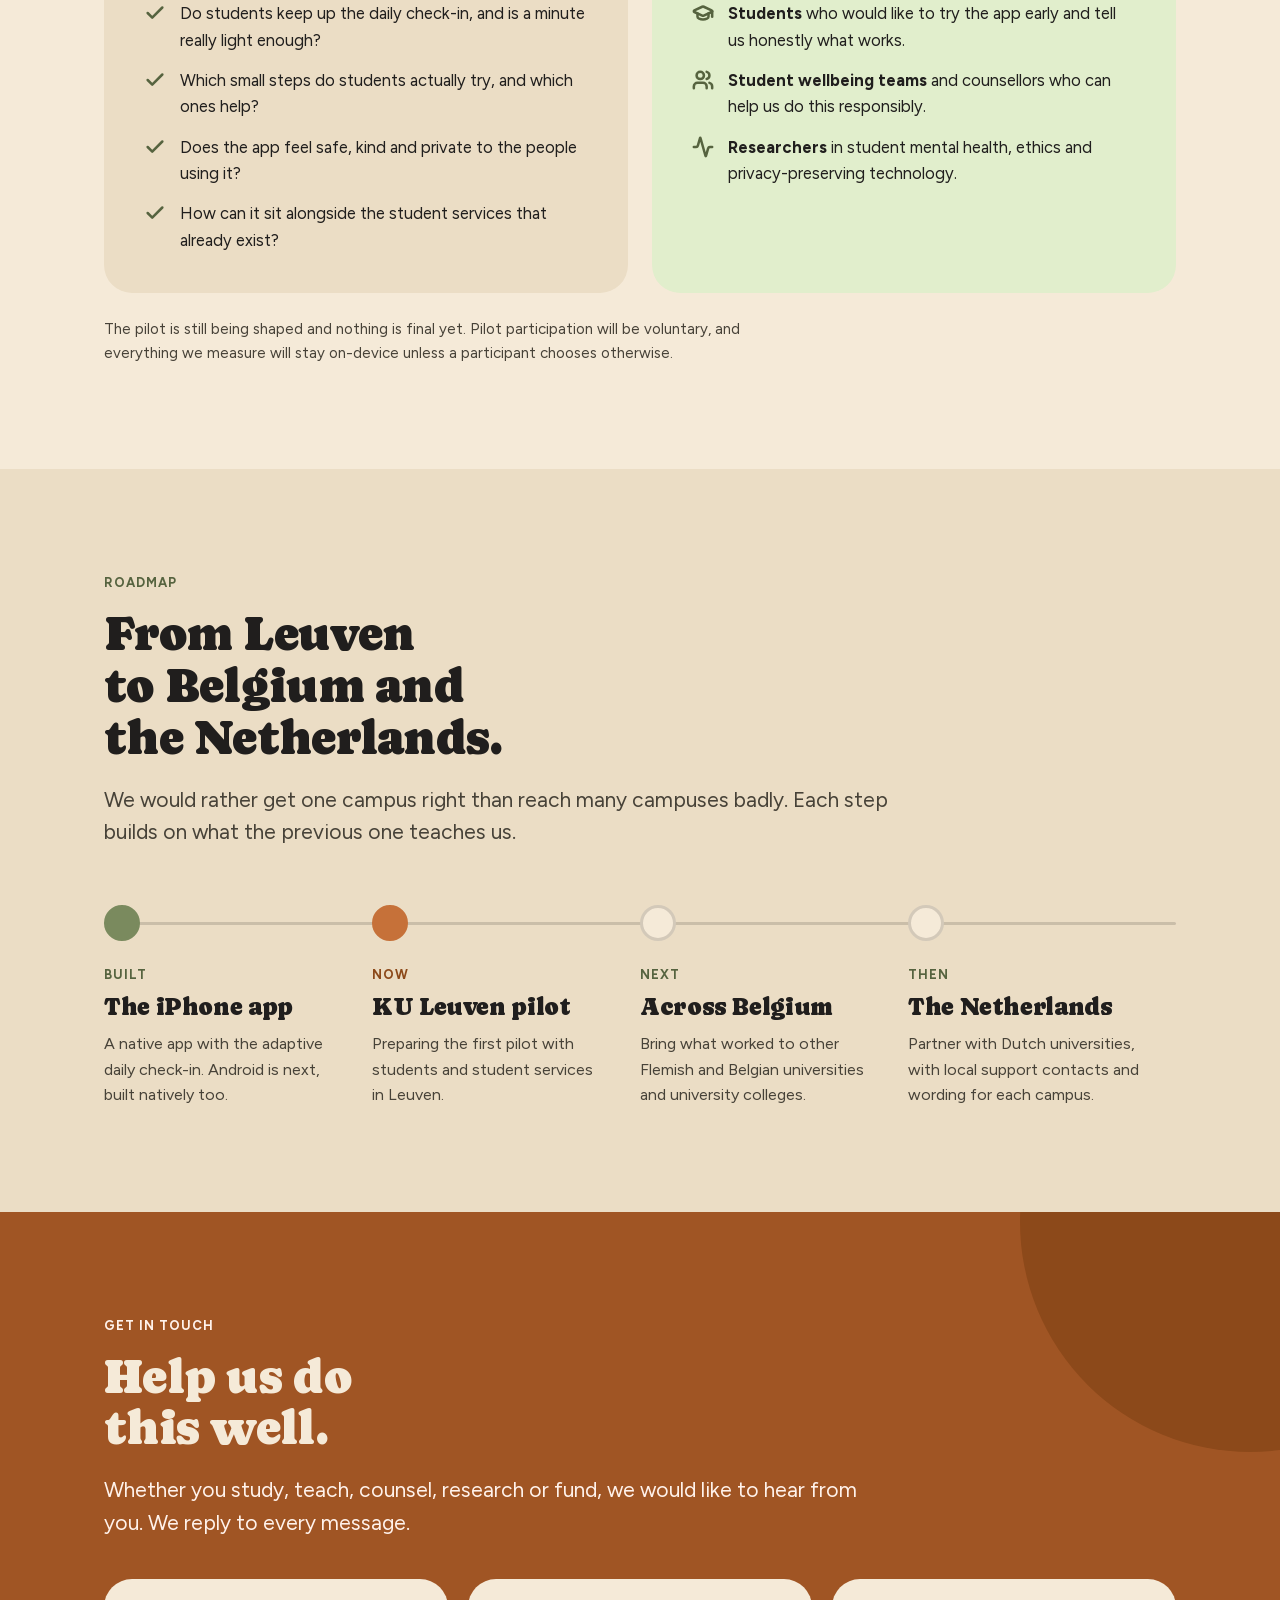
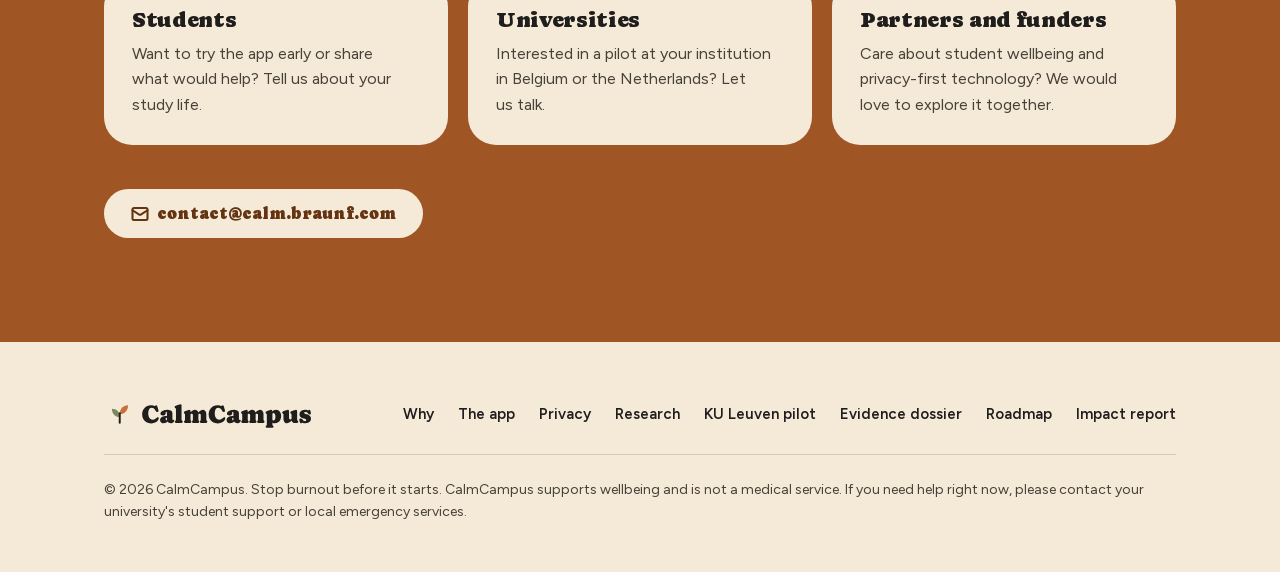
==== commit 7fc22127: "Responsiveness" ====
--- a/docs/index.html
+++ b/docs/index.html
@@ -235,7 +235,7 @@
         <article class="ev">
           <div class="ev-stat">23%</div>
           <p>of 27,446 Dutch students in the 2025 national monitor had above-average positive mental health ("flourishing"). Five of ten wellbeing measures had improved since 2021.</p>
-          <a class="ev-cite" href="https://doi.org/10.21945/RIVM-2025-0106" target="_blank" rel="noopener">Nuijen et al., RIVM and Trimbos, 2025</a>
+          <a class="ev-cite" href="https://www.rivm.nl/publicaties/monitor-mentale-gezondheid-en-middelengebruik-studenten-hbo-en-wo-2025" target="_blank" rel="noopener">Nuijen et al., RIVM and Trimbos, 2025</a>
         </article>
       </div>
 
--- a/docs/site.css
+++ b/docs/site.css
@@ -19,6 +19,7 @@
   --sage: #7a8a5e;
 
   --cream-100: #f9f4ed;
+  --terracotta-aa: #a05524; /* terracotta darkened to pass WCAG AA with cream text (4.6:1) */
   --terracotta-100: #fff2eb;
   --terracotta-200: #ffe1d0;
   --terracotta-600: #b2622d;
@@ -78,8 +79,8 @@
   transition: background .15s, color .15s, border-color .15s;
 }
 .btn svg { width: 18px; height: 18px; }
-.btn-primary { background: var(--terracotta); color: var(--cream); }
-.btn-primary:hover { background: var(--terracotta-600); color: var(--cream); }
+.btn-primary { background: var(--terracotta-aa); color: var(--cream); }
+.btn-primary:hover { background: var(--terracotta-700); color: var(--cream); }
 .btn-secondary { border-color: var(--divider); color: var(--ink); }
 .btn-secondary:hover { background: color-mix(in srgb, var(--ink) 7%, transparent); color: var(--ink); }
 .btn-sm { font-size: 15px; padding: 9px 20px; white-space: nowrap; }
@@ -179,7 +180,7 @@
 .steps li::before {
   counter-increment: s; content: counter(s);
   width: 52px; height: 52px; border-radius: 50%; display: grid; place-items: center;
-  background: var(--terracotta); color: var(--cream); font-family: var(--font-heading); font-size: 22px;
+  background: var(--terracotta-aa); color: var(--cream); font-family: var(--font-heading); font-size: 22px;
 }
 .steps h3 { margin-bottom: 6px; }
 .steps p { color: var(--neutral-800); }
@@ -219,16 +220,16 @@
 .markets .tag { font-size: 13px; padding: 4px 12px; background: var(--sand); color: var(--ink); }
 
 /* Contact */
-.contact { background: var(--terracotta); color: var(--cream); overflow: hidden; }
+.contact { background: var(--terracotta-aa); color: var(--cream); overflow: hidden; }
 .contact h2 { color: var(--cream); max-width: 16ch; margin-bottom: 20px; }
 .contact .lead { color: var(--terracotta-100); margin-bottom: 40px; }
-.contact .label { color: #402310; }
+.contact .label { color: var(--terracotta-100); }
 .contact-cards { display: grid; grid-template-columns: repeat(auto-fit, minmax(240px, 1fr)); gap: 20px; margin-bottom: 44px; position: relative; z-index: 1; }
 .contact-card { background: var(--cream); color: var(--ink); border-radius: 28px; padding: 28px; }
 .contact-card h3 { font-size: 22px; margin-bottom: 8px; }
 .contact-card p { font-size: 16px; color: var(--neutral-800); }
 .contact .wrap { position: relative; z-index: 1; }
-.contact .c1 { width: 460px; height: 460px; right: -200px; top: -220px; background: var(--terracotta-600); }
+.contact .c1 { width: 460px; height: 460px; right: -200px; top: -220px; background: var(--terracotta-700); }
 .btn-cream { background: var(--cream); color: var(--terracotta-800); }
 .btn-cream:hover { background: var(--cream-100); color: var(--terracotta-800); }
 
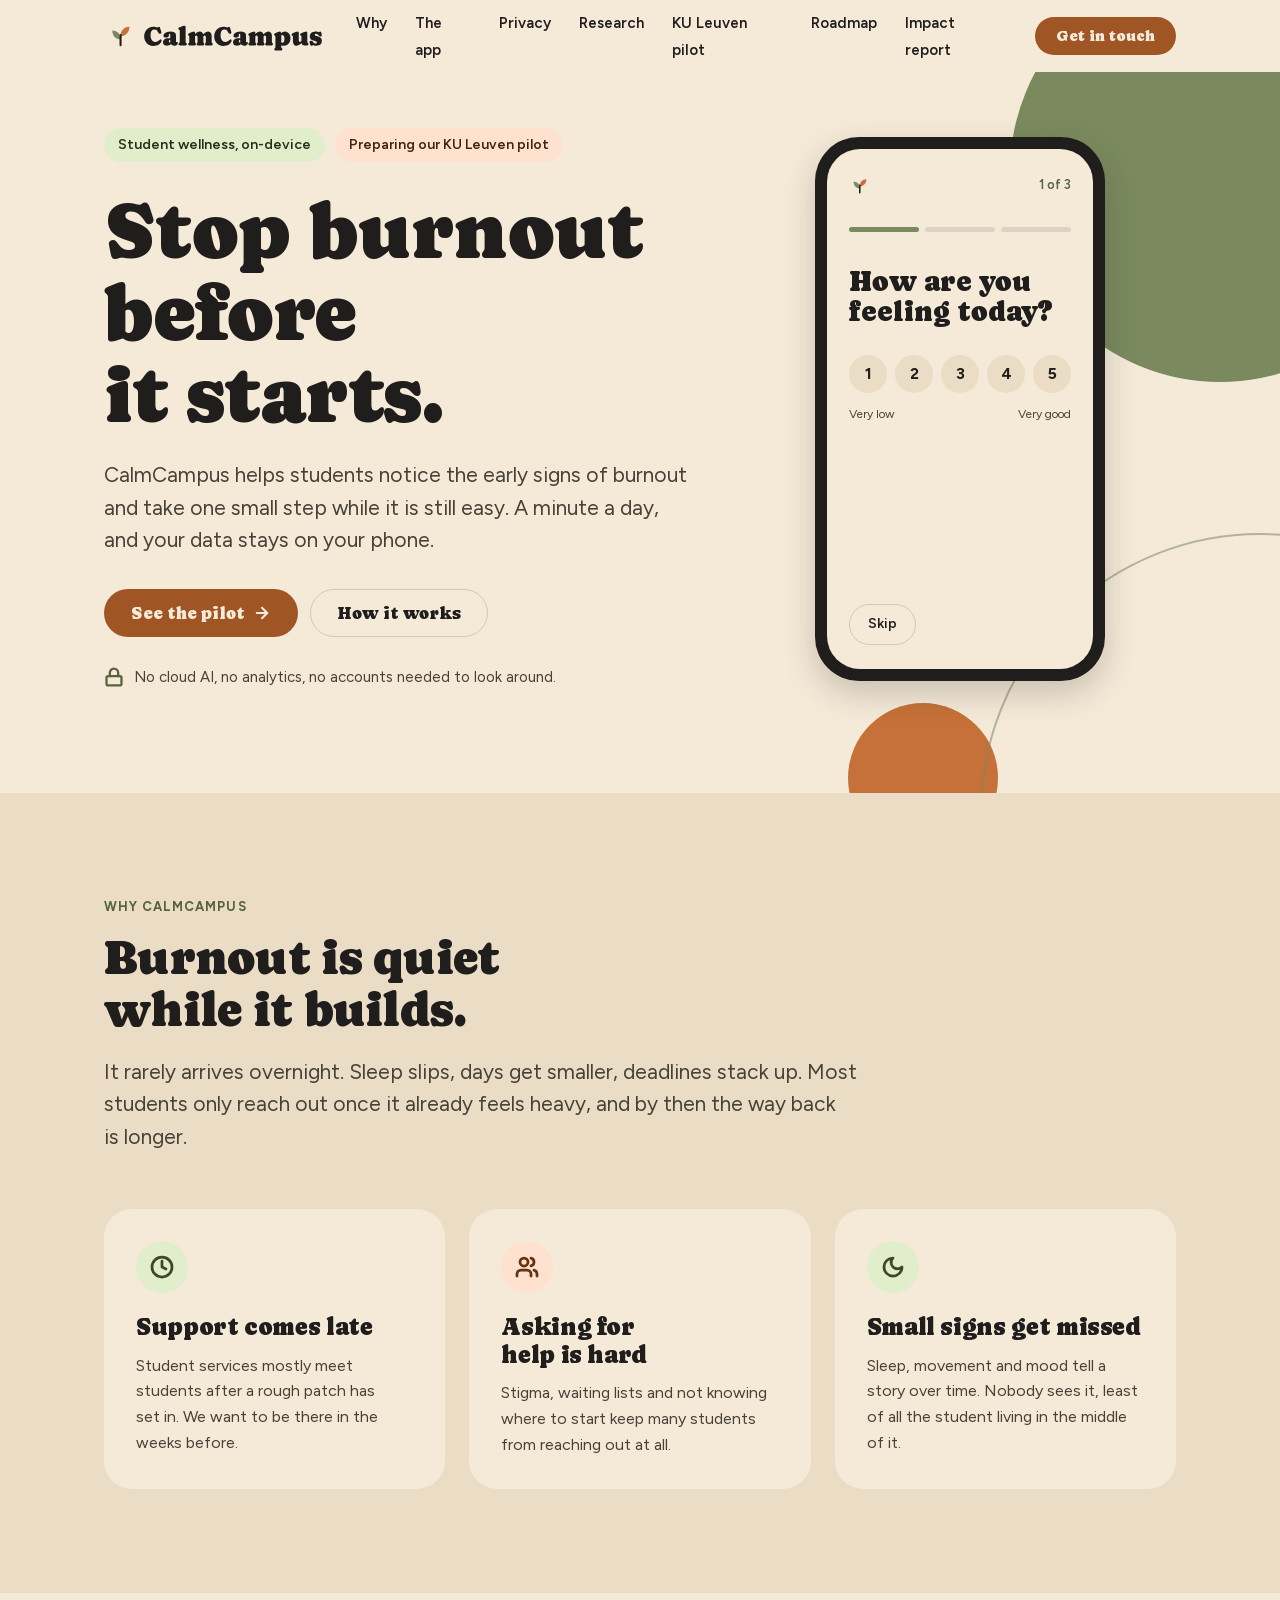
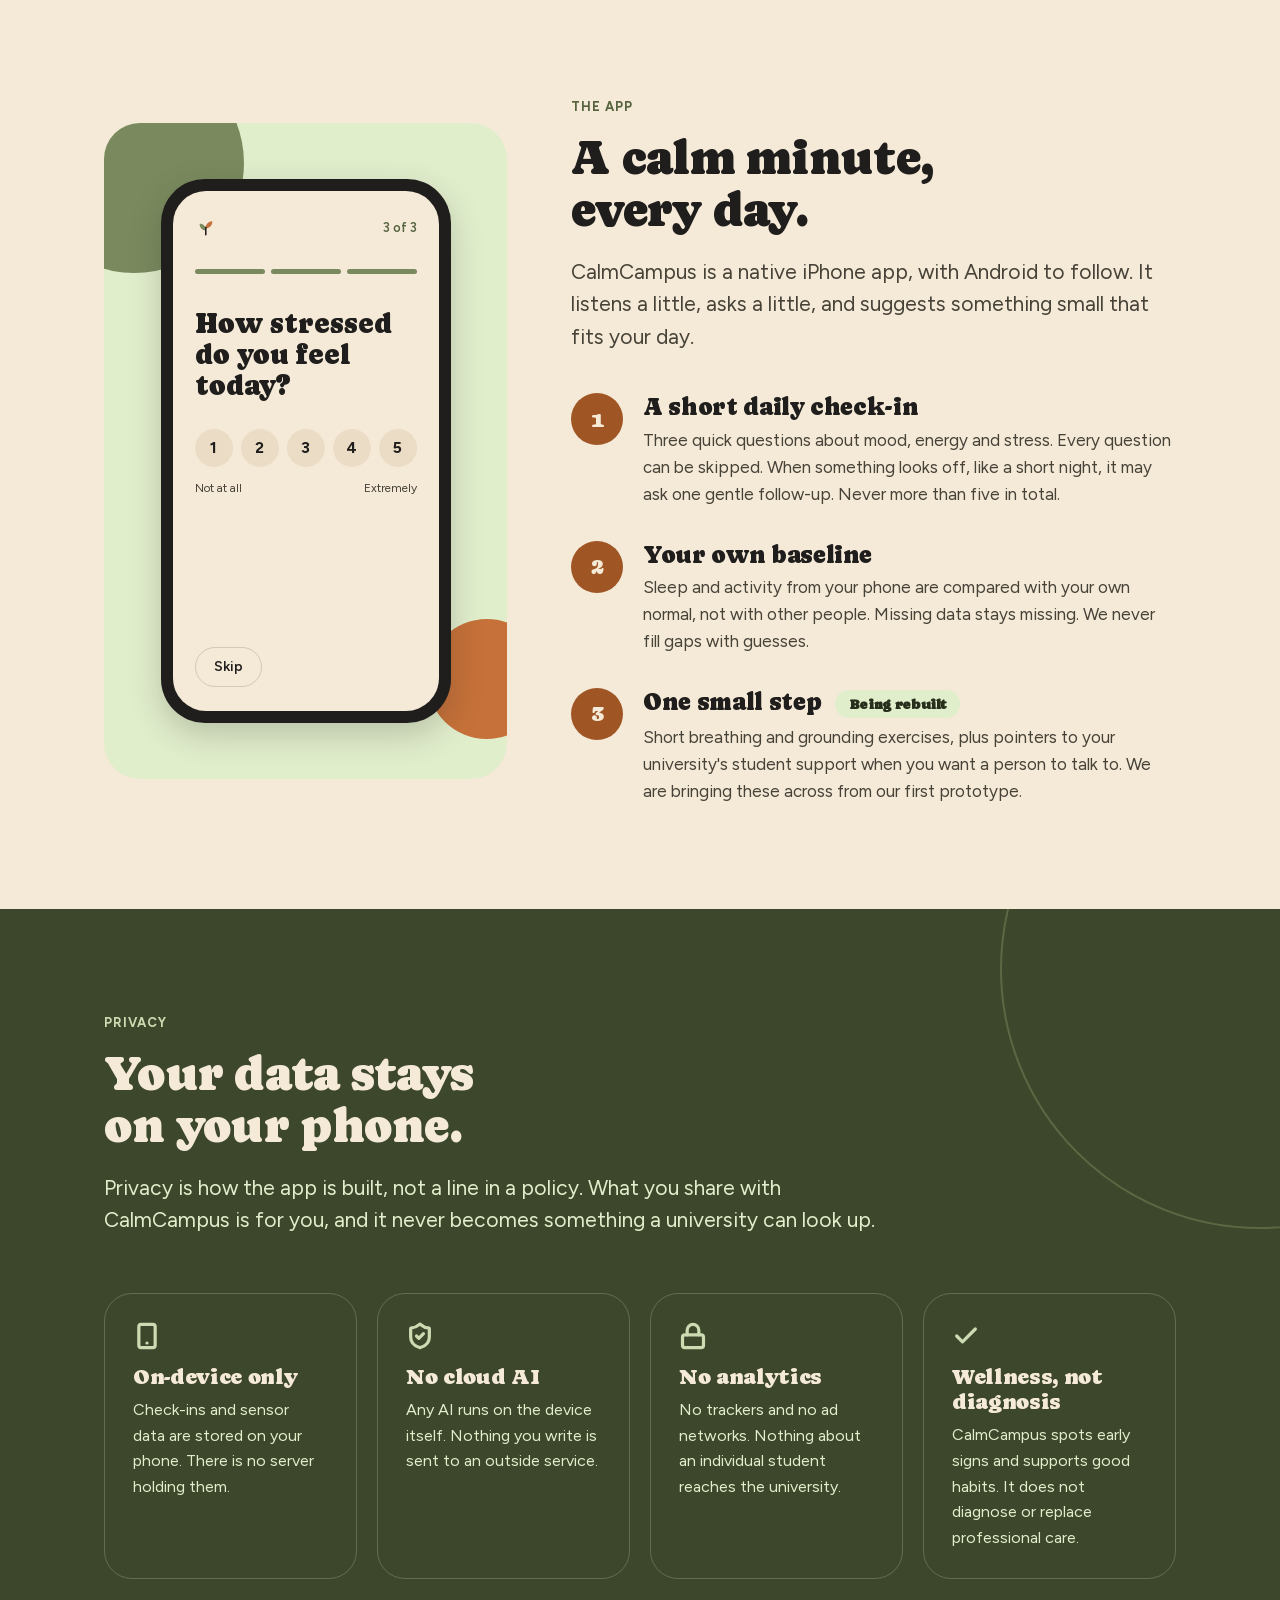
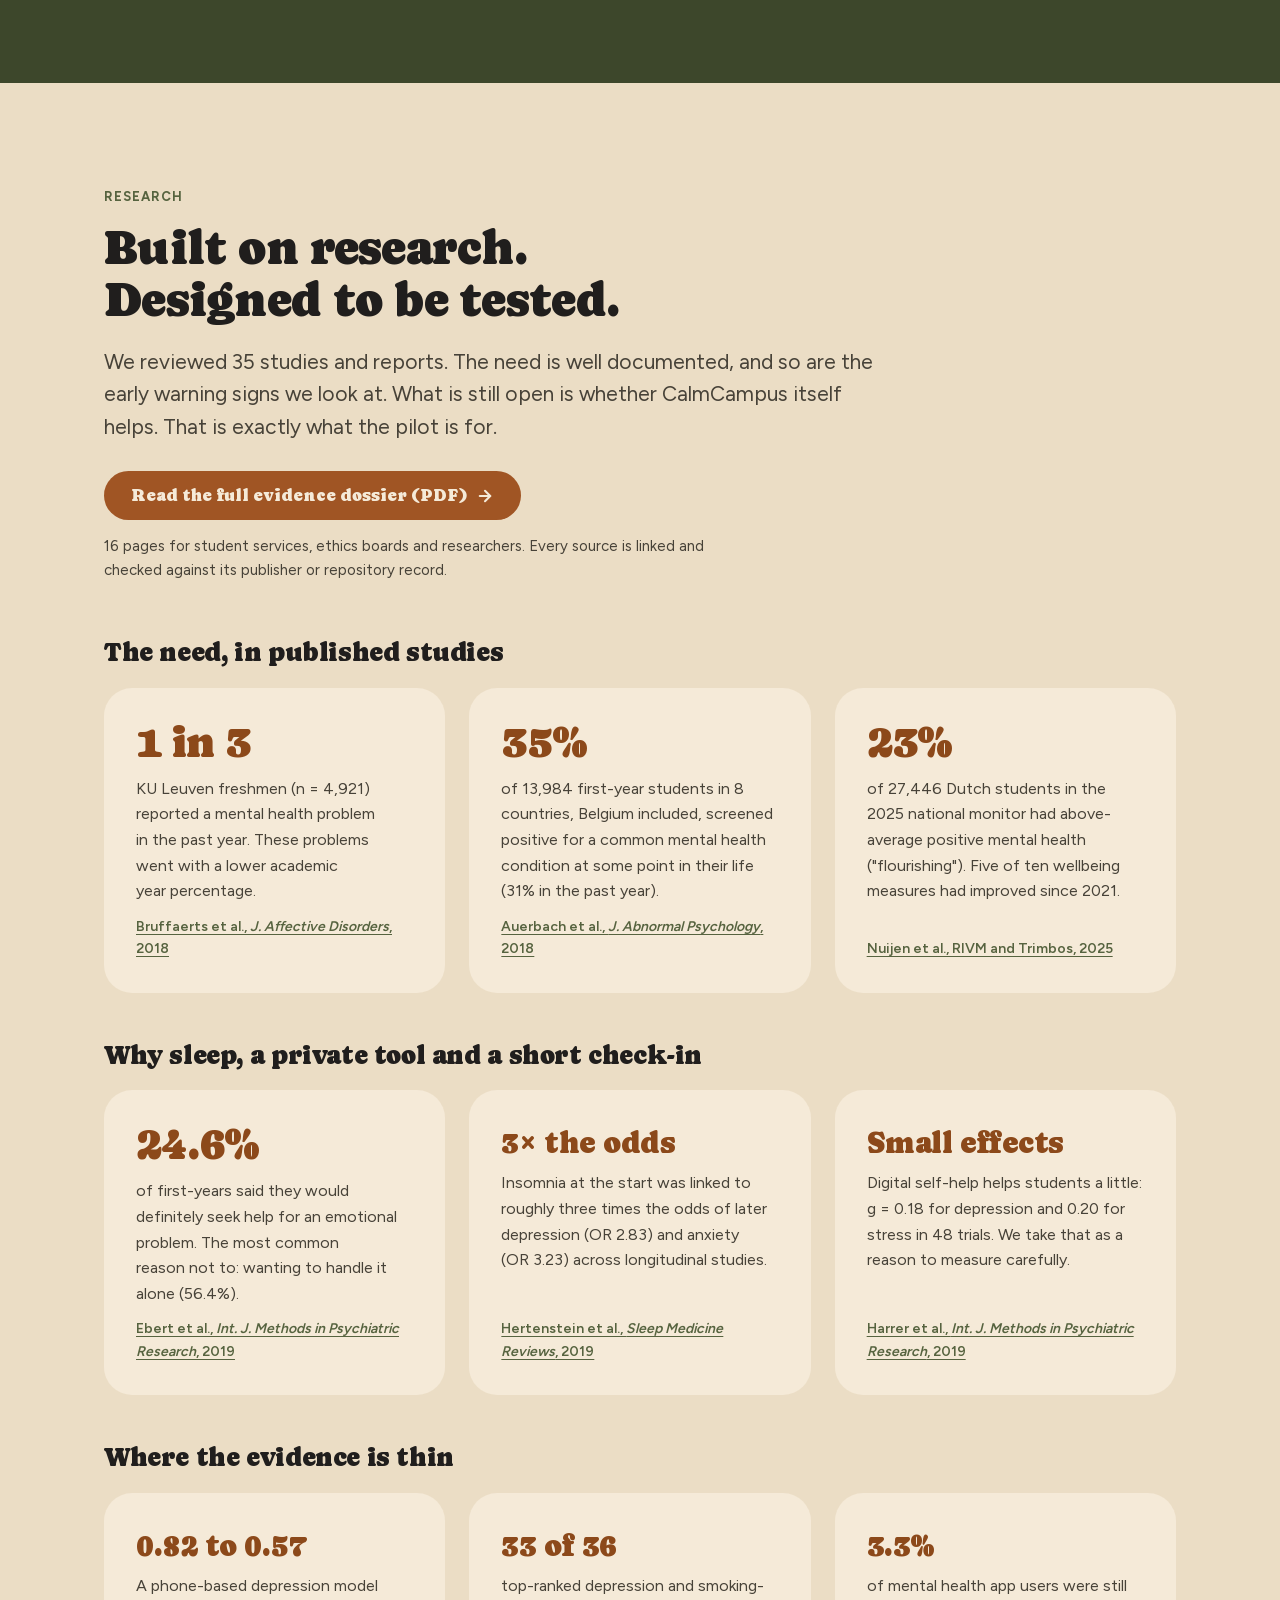
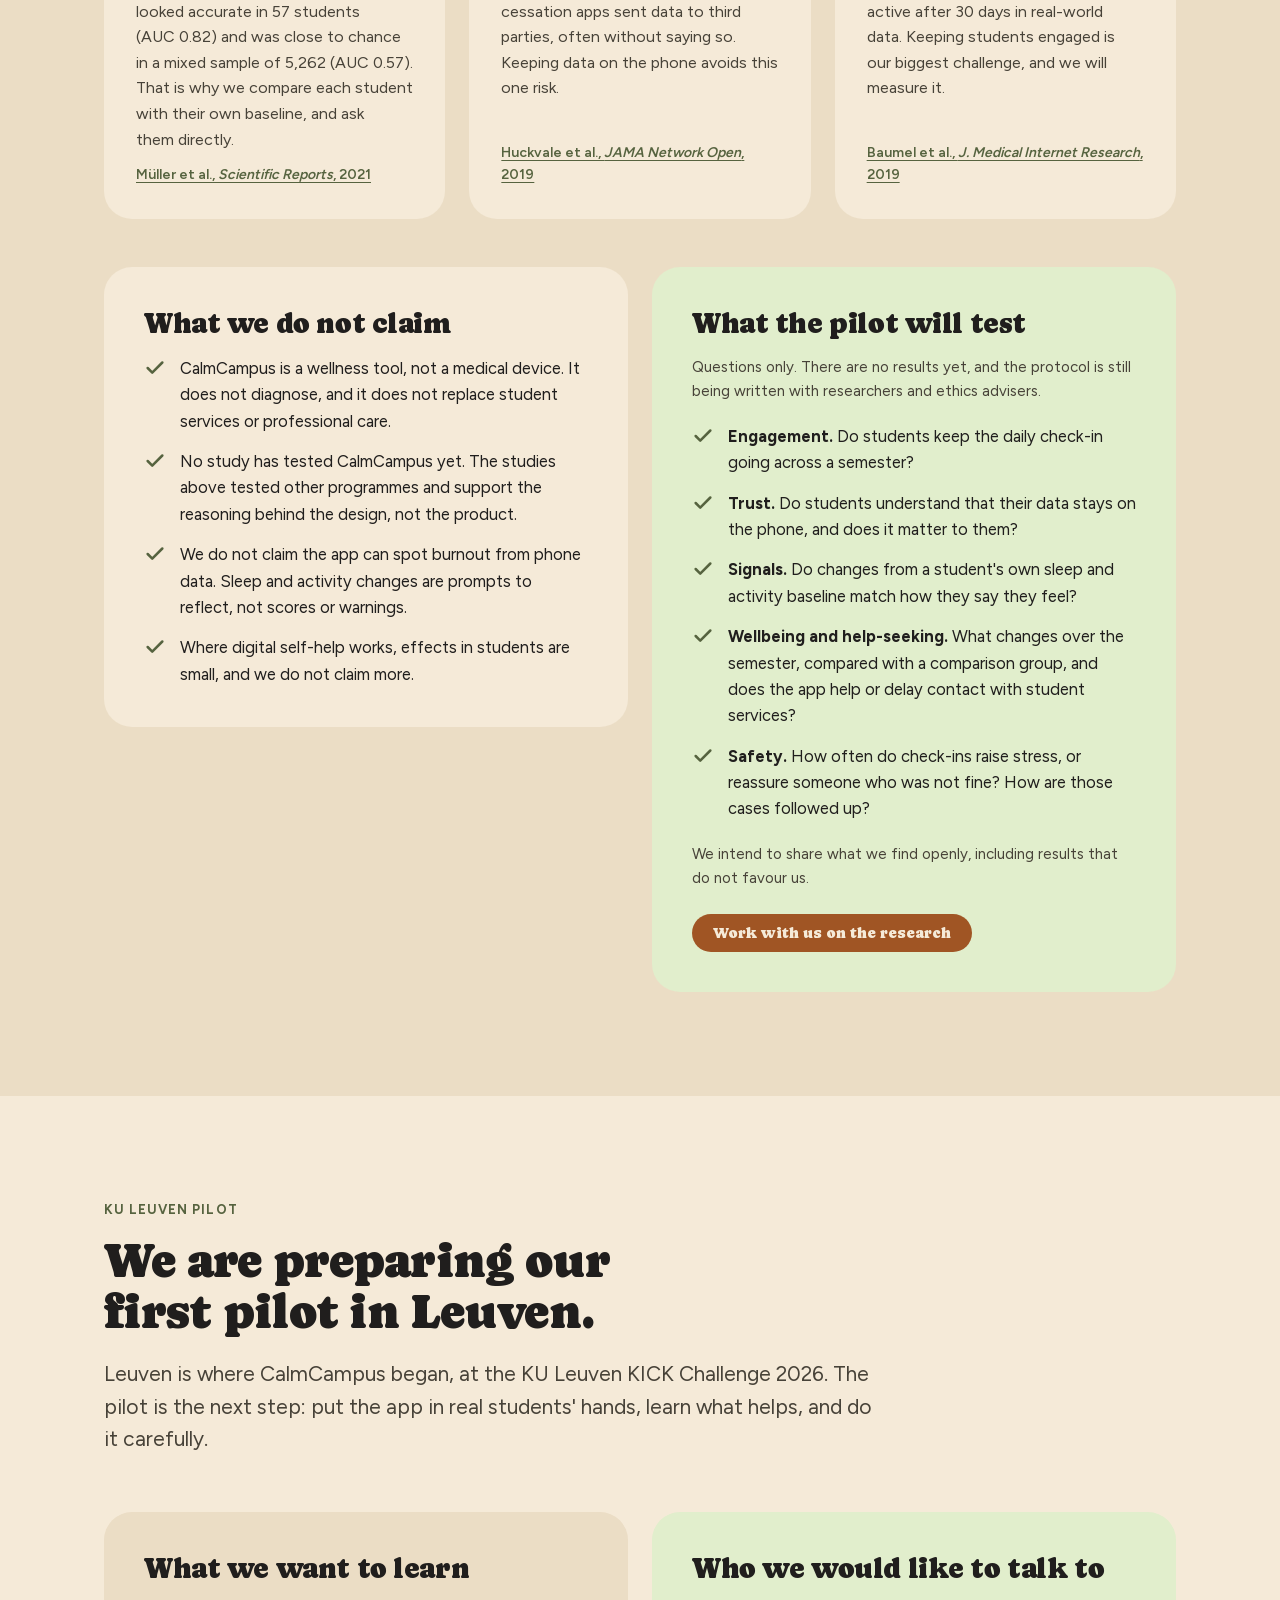
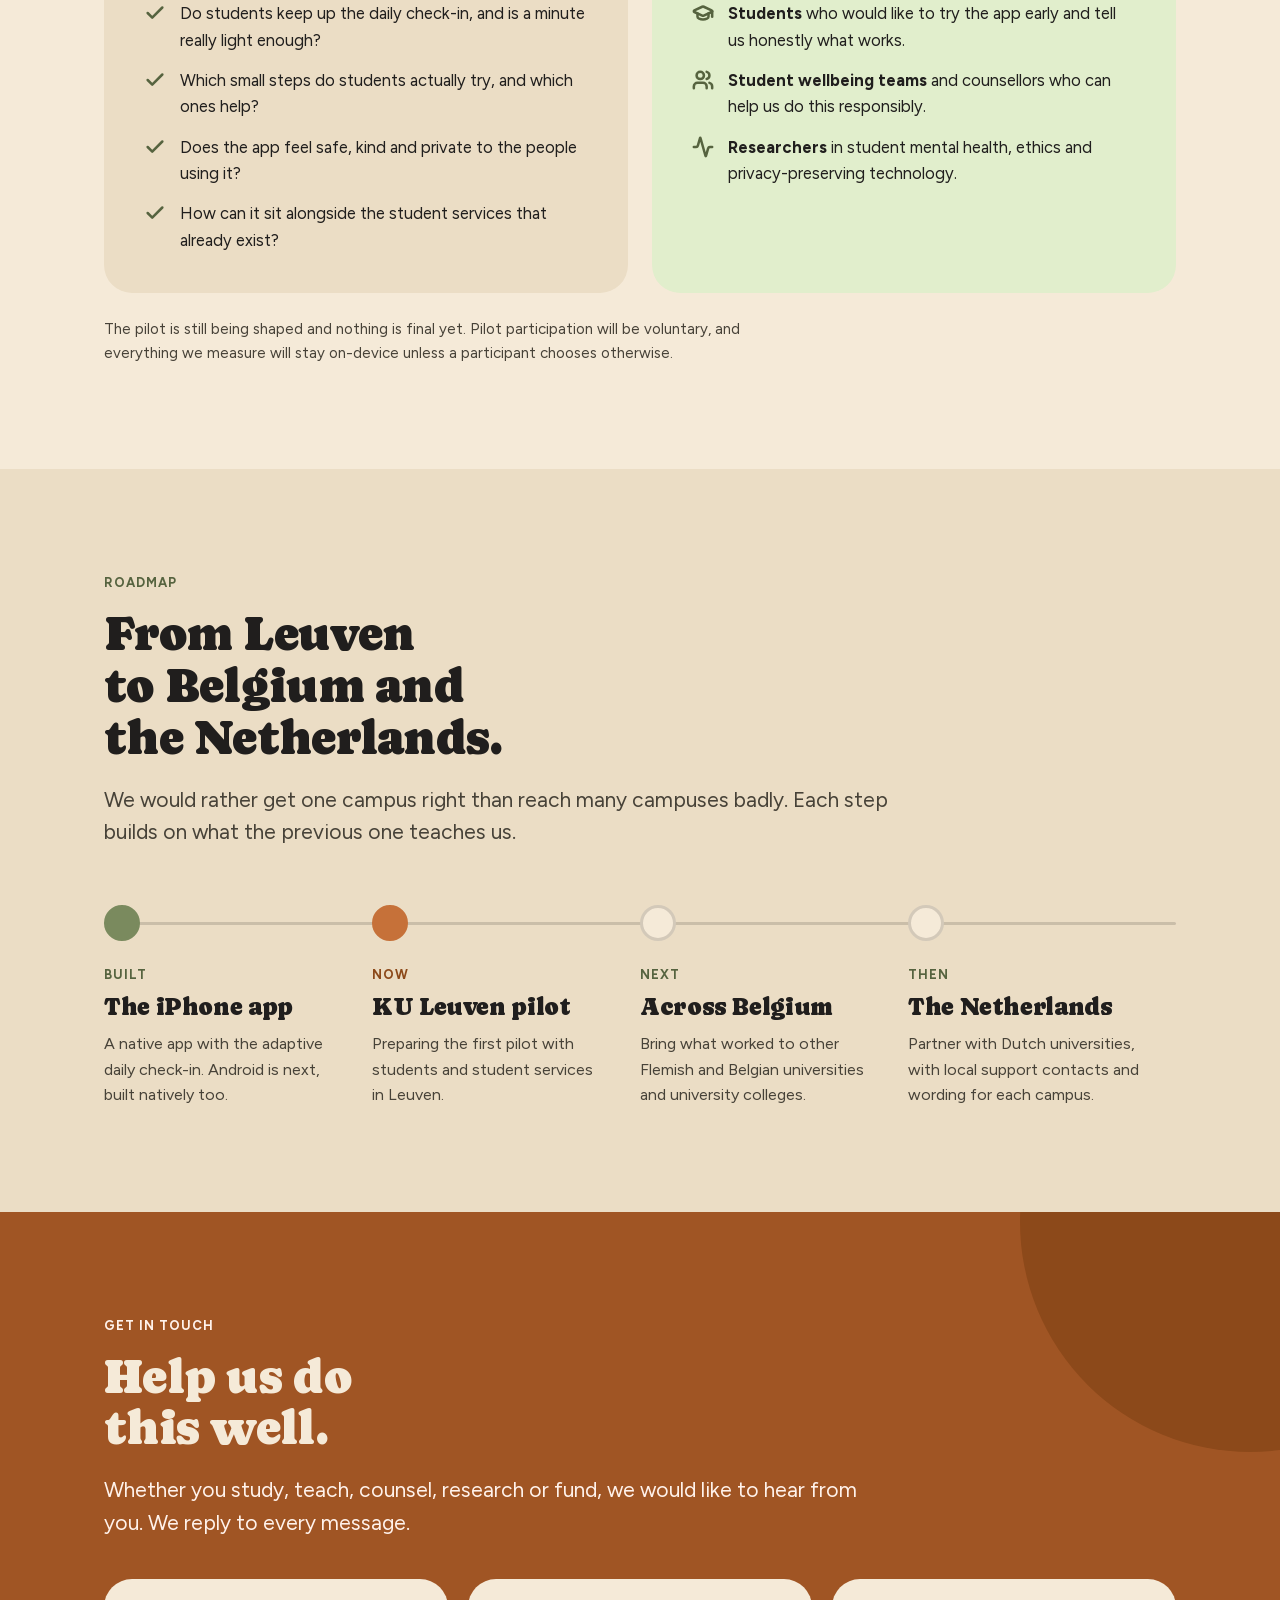
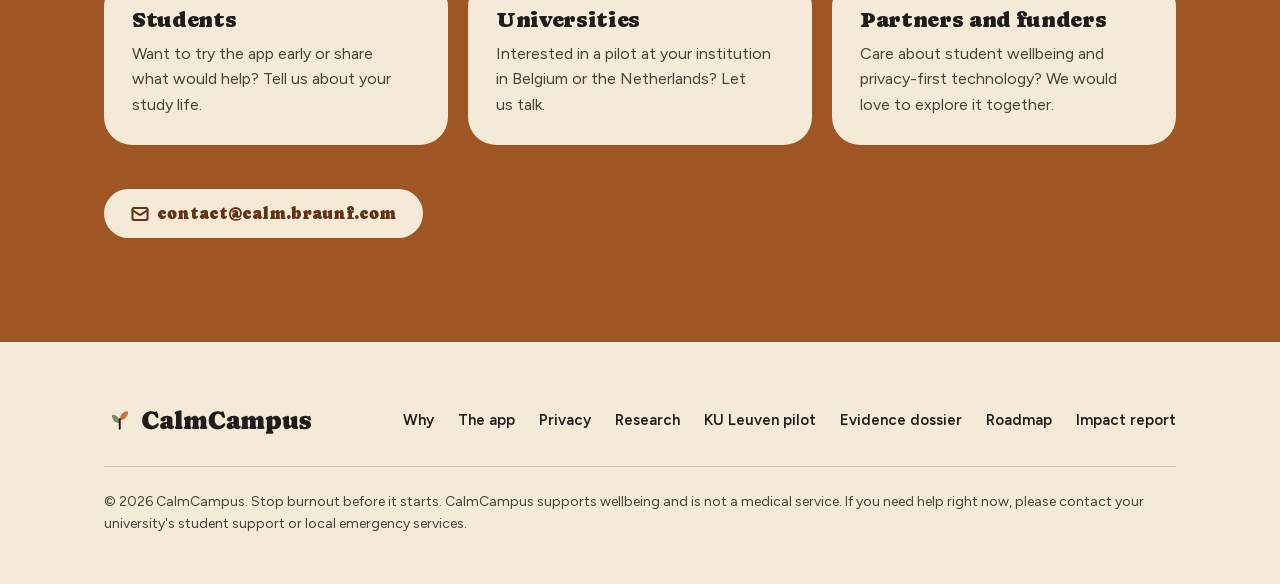
==== commit e90bbb6b: "More responsiveness" ====
--- a/docs/index.html
+++ b/docs/index.html
@@ -43,7 +43,8 @@
       <a href="#" class="nav-logo" aria-label="CalmCampus home">
         <img src="assets/brand/first-sprout-horizontal-color.svg" alt="CalmCampus" width="222" height="34">
       </a>
-      <ul class="nav-links">
+      <button class="nav-toggle" type="button" aria-expanded="false" aria-controls="menu" aria-label="Open menu"><svg class="ico" viewBox="0 0 24 24" aria-hidden="true"><path class="l1" d="M4 7h16"/><path class="l2" d="M4 12h16"/><path class="l3" d="M4 17h16"/></svg></button>
+      <ul class="nav-links" id="menu">
         <li><a href="#why">Why</a></li>
         <li><a href="#app">The app</a></li>
         <li><a href="#privacy">Privacy</a></li>
@@ -418,5 +419,19 @@
     </div>
   </footer>
 
+<script>
+  (function () {
+    var btn = document.querySelector(".nav-toggle"), nav = document.querySelector(".nav");
+    if (!btn) return;
+    function set(open) {
+      nav.classList.toggle("open", open);
+      btn.setAttribute("aria-expanded", open);
+      btn.setAttribute("aria-label", open ? "Close menu" : "Open menu");
+    }
+    btn.addEventListener("click", function () { set(!nav.classList.contains("open")); });
+    document.querySelectorAll(".nav-links a").forEach(function (a) { a.addEventListener("click", function () { set(false); }); });
+    document.addEventListener("keydown", function (e) { if (e.key === "Escape") set(false); });
+  })();
+  </script>
 </body>
 </html>
--- a/docs/site.css
+++ b/docs/site.css
@@ -125,7 +125,7 @@
 
 /* ── Phone mock (real check-in wording) ───────────────────────────────────── */
 .phone {
-  width: 290px; margin: 0 auto; padding: 12px; border-radius: 44px;
+  width: min(290px, 100%); margin: 0 auto; padding: 12px; border-radius: 44px;
   background: var(--ink); box-shadow: var(--shadow-lg);
 }
 .phone-screen {
@@ -244,7 +244,7 @@
 
 /* ── Responsive ───────────────────────────────────────────────────────────── */
 @media (max-width: 920px) {
-  .hero-grid, .product-grid, .pilot-grid { grid-template-columns: 1fr; }
+  .hero-grid, .product-grid, .pilot-grid { grid-template-columns: minmax(0, 1fr); }
   .hero { padding-bottom: 80px; }
   .hero-visual { order: 2; }
   .hero .c1 { width: 300px; height: 300px; right: -140px; top: -120px; }
@@ -257,8 +257,6 @@
 @media (max-width: 640px) {
   body { font-size: 16px; }
   .wrap { padding: 0 20px; }
-  .nav-links { display: none; }
-  .nav .btn { margin-left: auto; }
   .panel { padding: 28px; }
   .card { padding: 26px; }
 }
@@ -310,3 +308,42 @@
   .data-table td::before { content: attr(data-label) ": "; font-weight: 600; color: var(--sage-700); }
   .data-table td:first-child::before, .data-table td:last-child::before { content: ""; }
 }
+
+/* Responsive nav: menu button below 960px */
+.nav-toggle { display: none; width: 44px; height: 44px; border-radius: 50%; border: 1px solid var(--divider); background: transparent; color: var(--ink); cursor: pointer; place-items: center; margin-left: auto; }
+.nav-toggle svg { width: 22px; height: 22px; }
+.nav-toggle:hover { background: color-mix(in srgb, var(--ink) 7%, transparent); }
+.nav-toggle path { transition: transform .2s, opacity .2s; transform-origin: center; }
+.nav.open .nav-toggle .l1 { transform: translateY(5px) rotate(45deg); }
+.nav.open .nav-toggle .l2 { opacity: 0; }
+.nav.open .nav-toggle .l3 { transform: translateY(-5px) rotate(-45deg); }
+@media (max-width: 960px) {
+  .nav-inner { gap: 12px; }
+  .nav-toggle { display: grid; }
+  .nav-inner > .btn { margin-left: 0; }
+  .nav-links {
+    display: none; position: absolute; left: 0; right: 0; top: 100%;
+    flex-direction: column; gap: 0; margin: 0; padding: 8px 24px 20px;
+    background: var(--cream); border-bottom: 1px solid var(--divider); box-shadow: var(--shadow-lg);
+  }
+  .nav.open .nav-links { display: flex; }
+  .nav-links a { display: block; padding: 14px 0; font-size: 17px; border-bottom: 1px solid var(--divider); }
+  .nav-links li:last-child a { border-bottom: 0; }
+}
+@media (max-width: 480px) {
+  .nav-inner { height: 64px; padding: 0 16px; }
+  .nav-logo img { height: 28px; width: auto; }
+  .nav-links { padding: 8px 16px 20px; }
+  .nav .btn-sm { padding: 10px 16px; font-size: 14px; }
+  .wrap { padding: 0 18px; }
+}
+@media (max-width: 360px) { .nav .btn-sm { display: none; } .nav-toggle { margin-left: auto; } }
+
+/* Comfortable touch targets */
+.footer-links a { display: inline-block; padding: 10px 0; }
+@media (pointer: coarse) {
+  .btn-sm { padding: 12px 22px; min-height: 44px; }
+  .ev-cite { display: inline-block; padding: 6px 0; }
+}
+
+.panel li > span, .bullets li > span, .steps li > div { min-width: 0; overflow-wrap: anywhere; }
